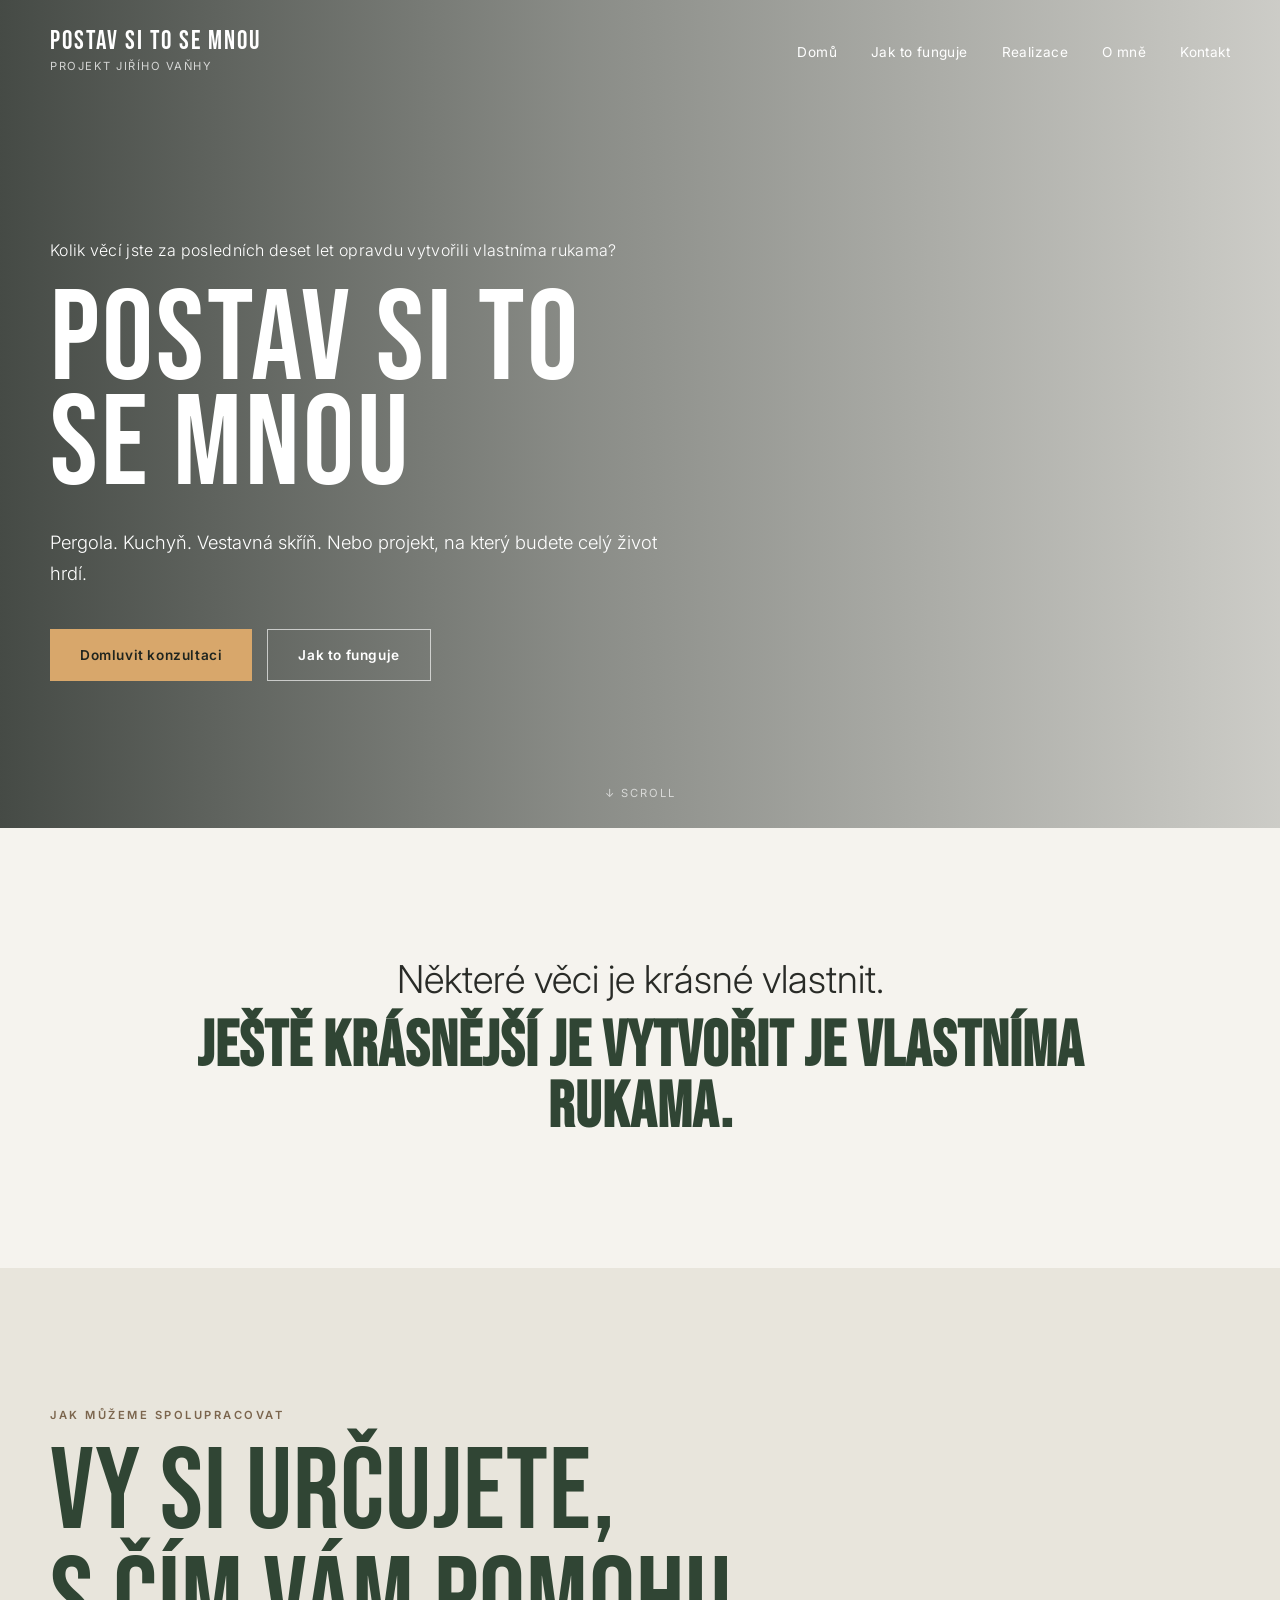
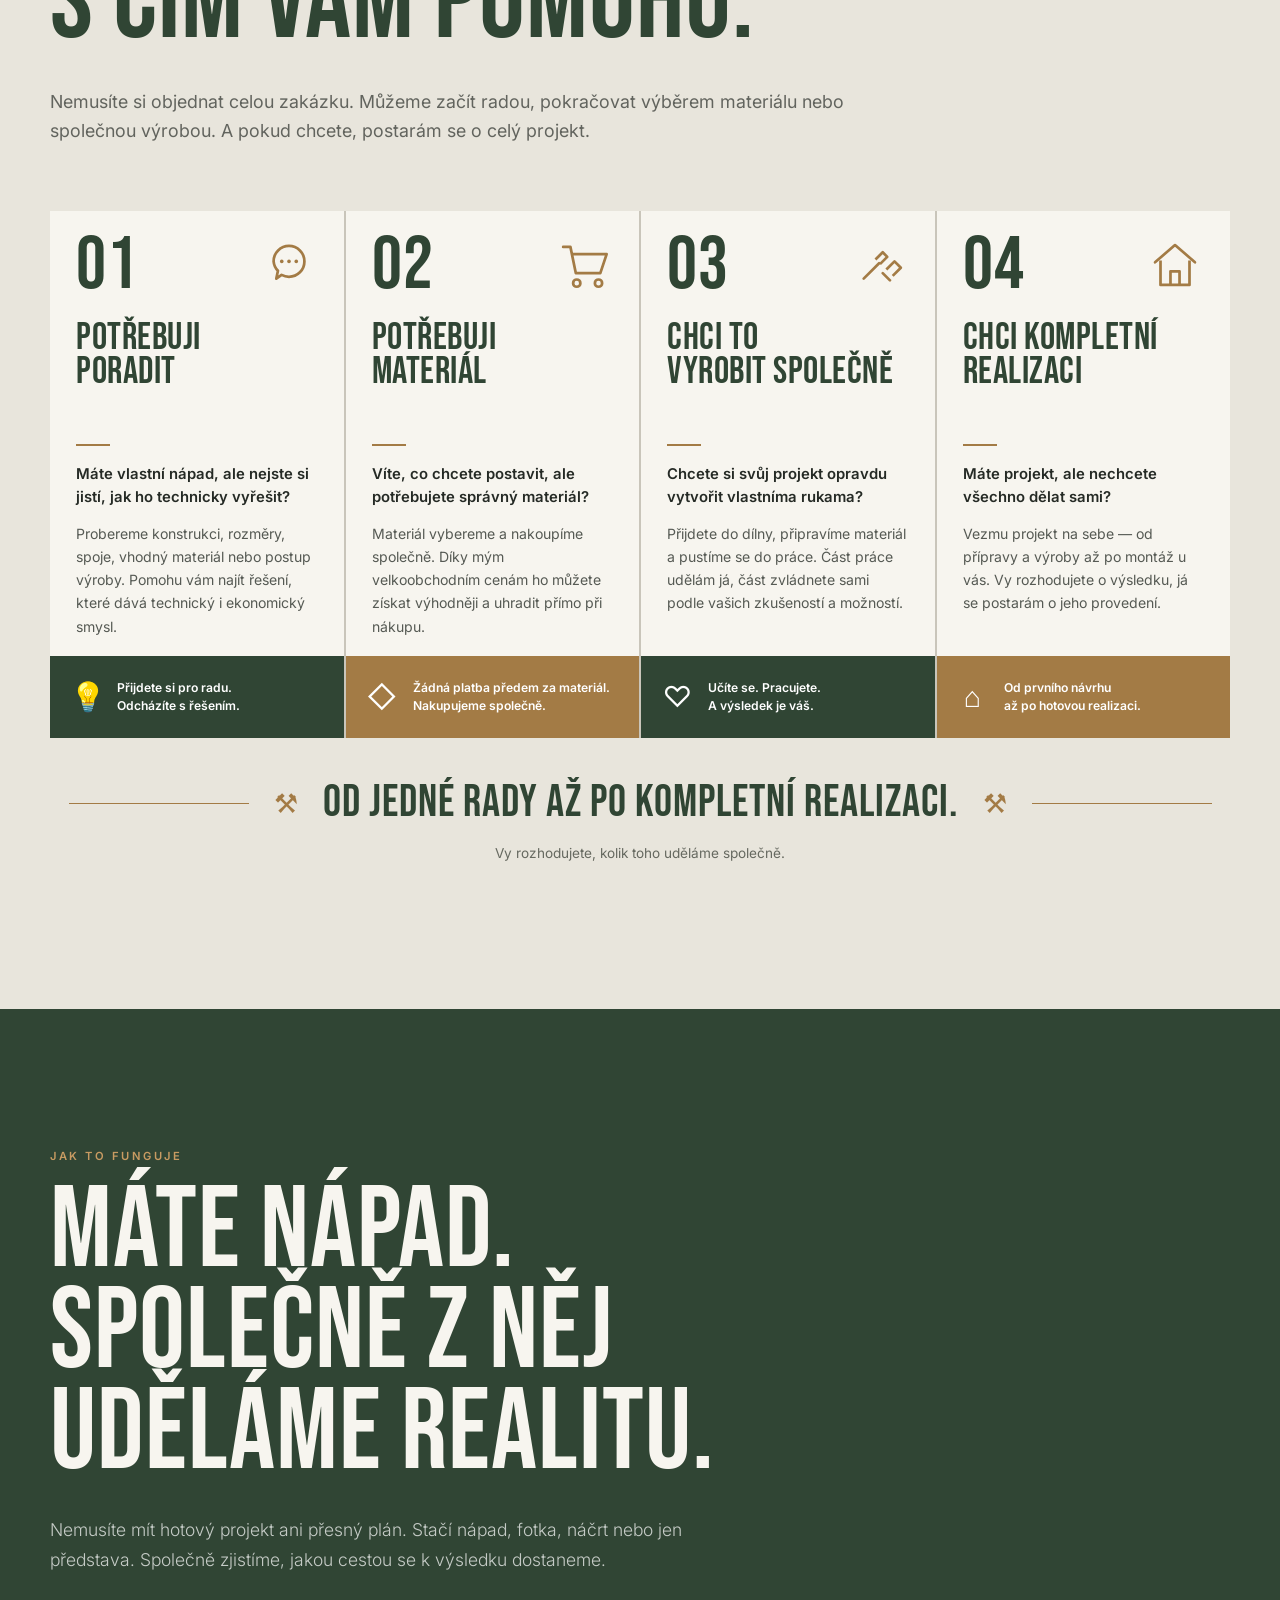
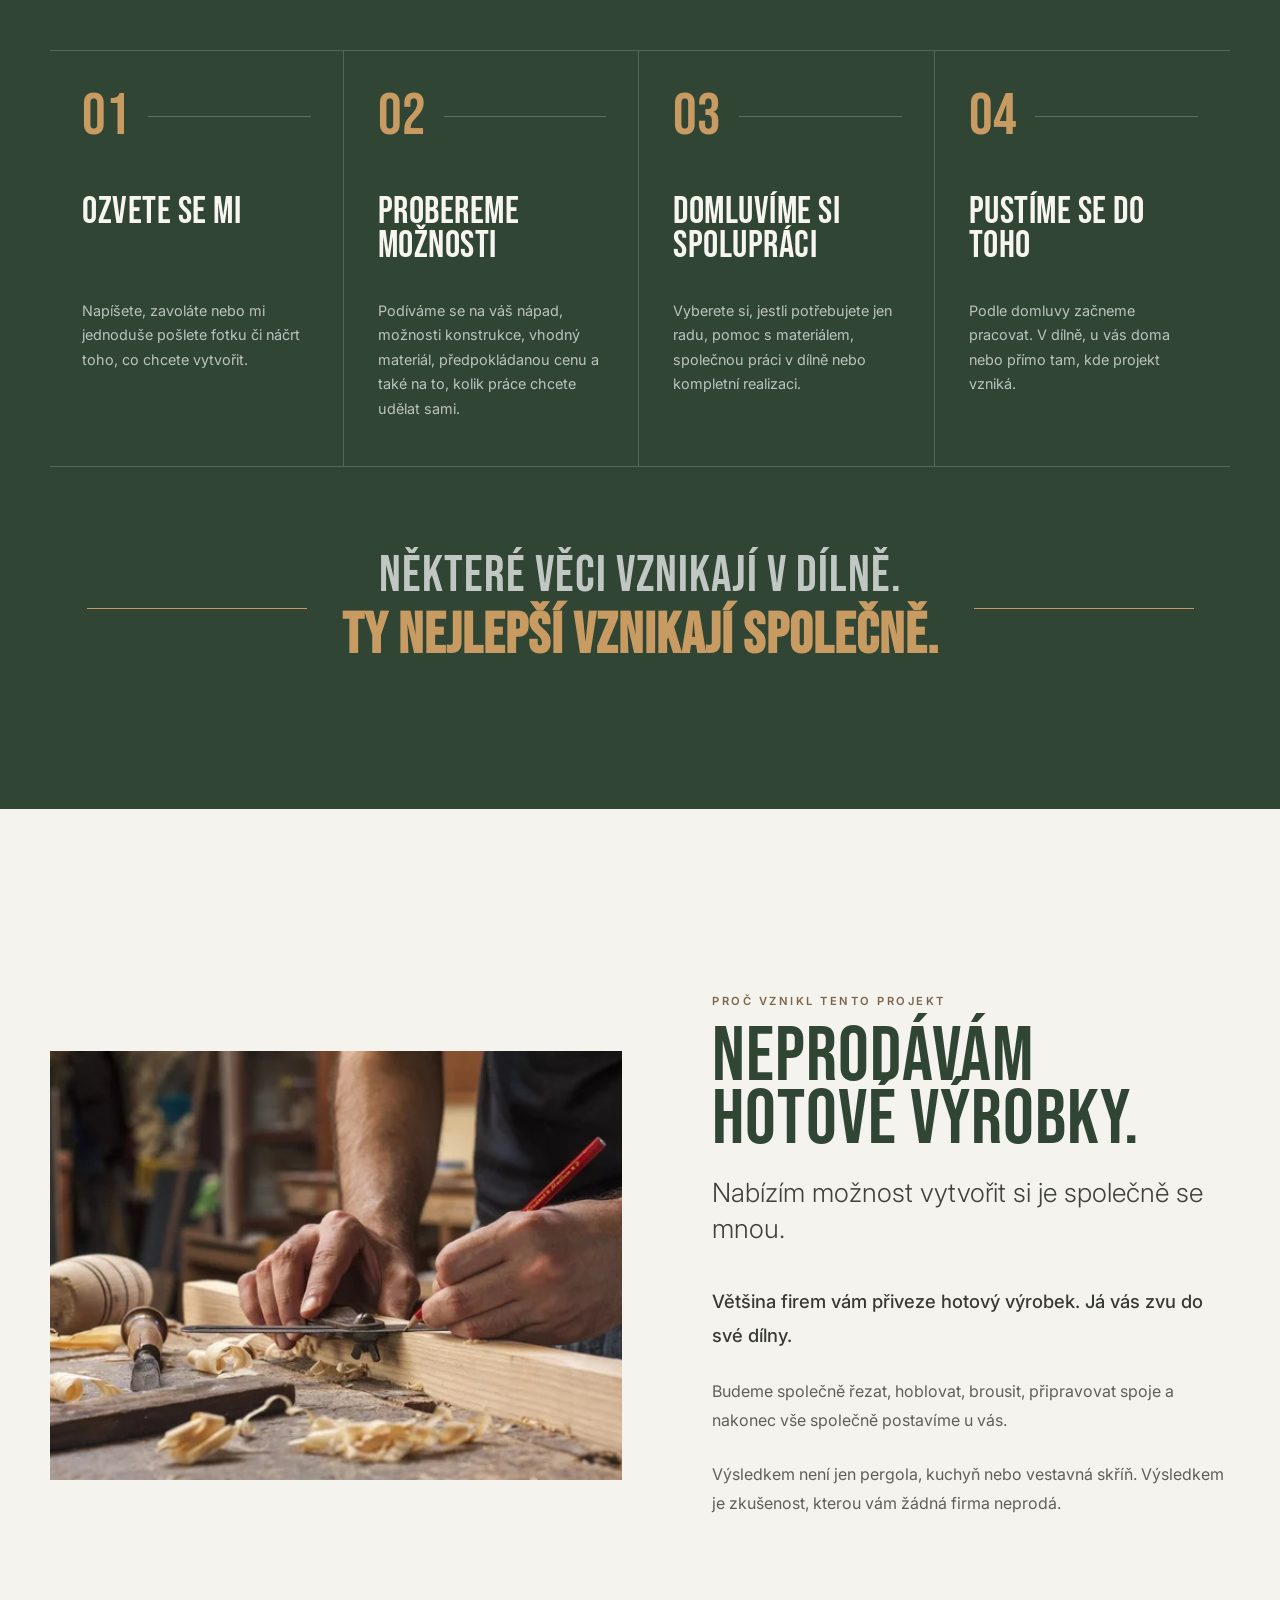
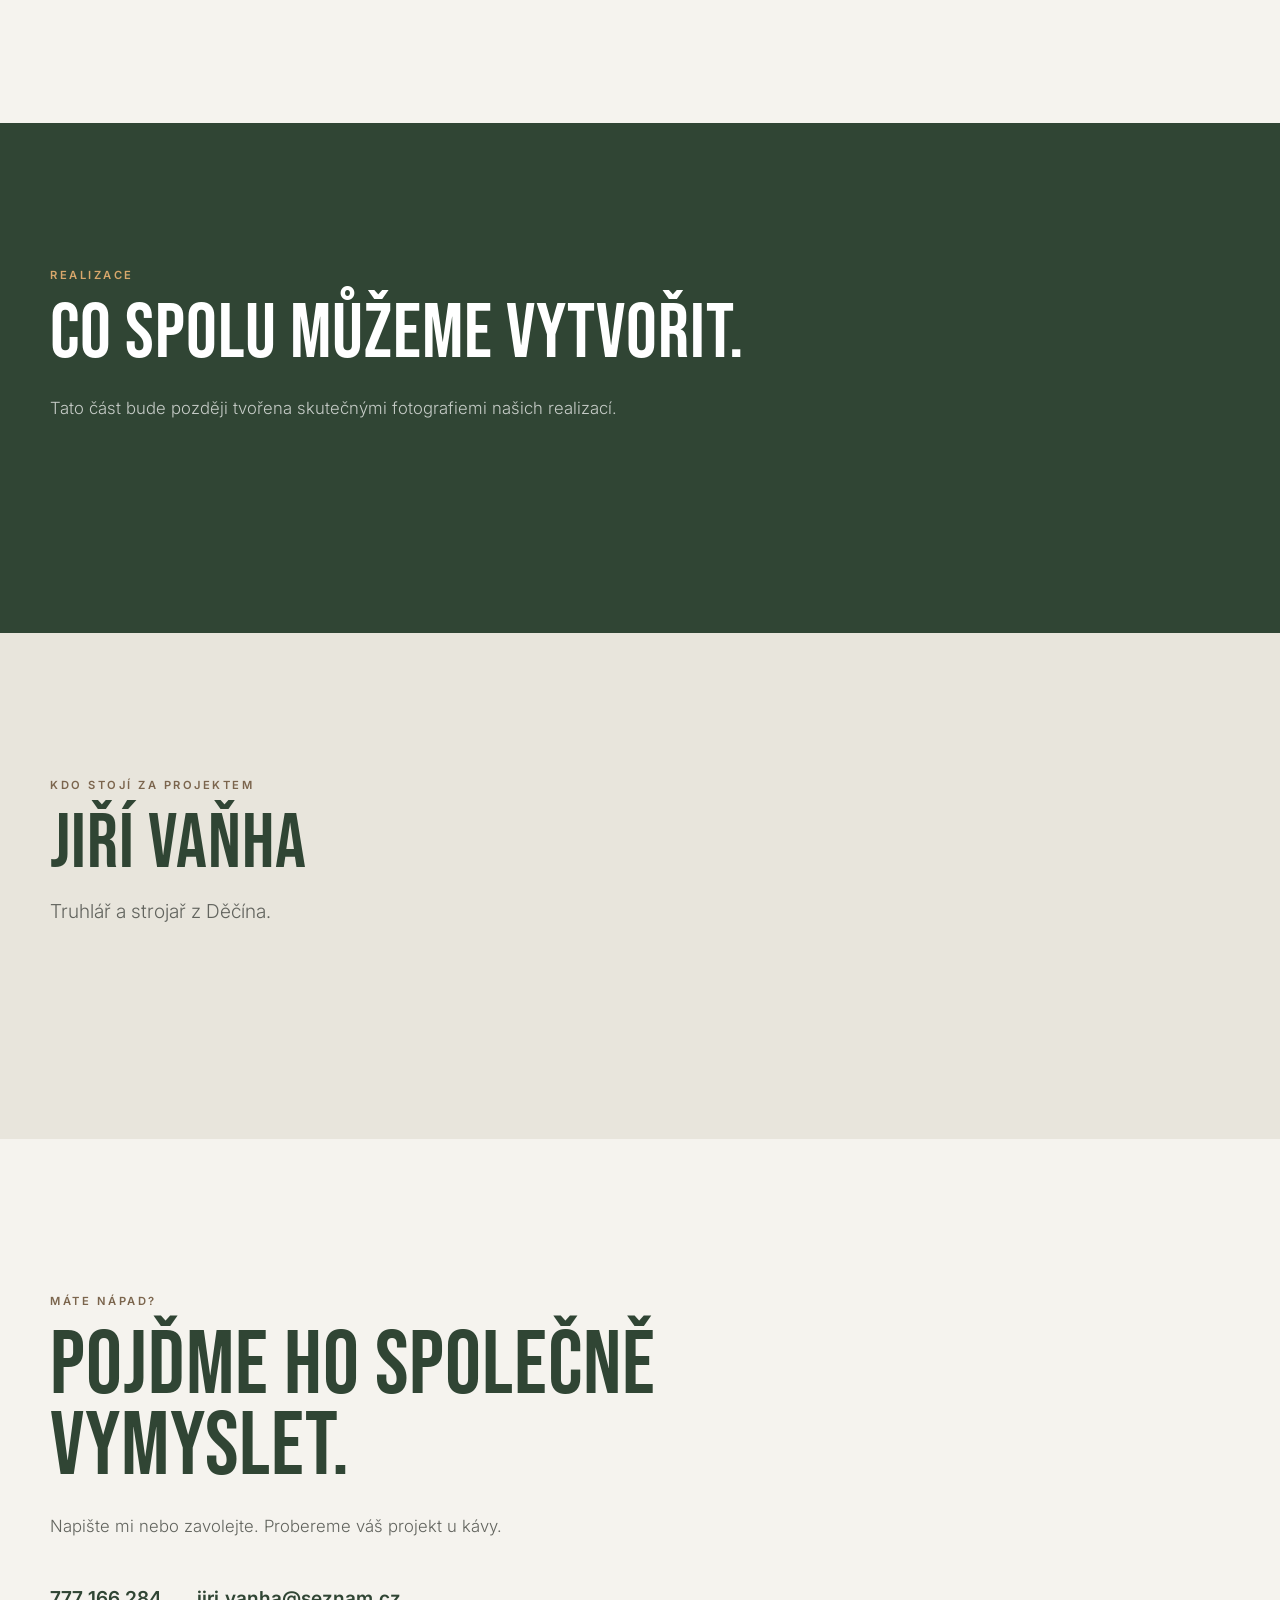
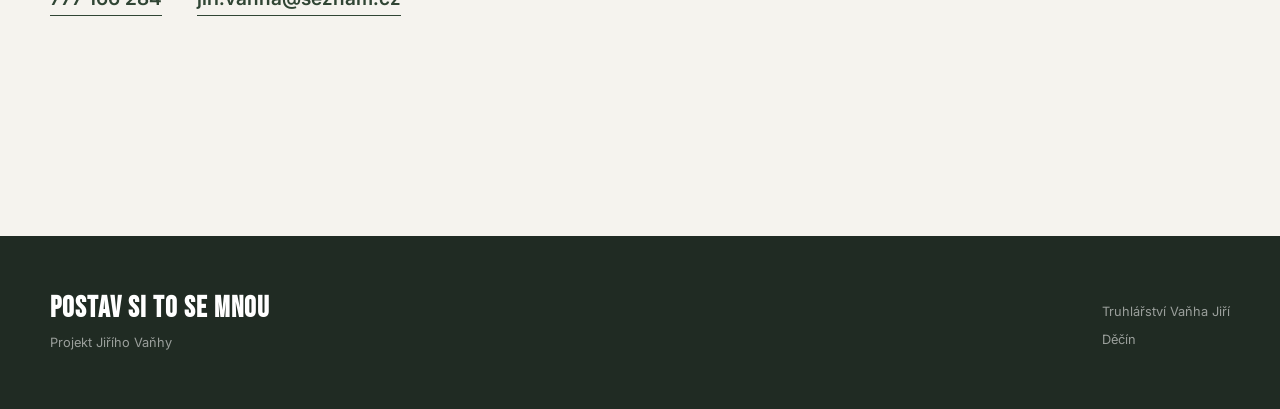
==== index.html @ 440f2df0 "vloženo jak to funguje index.html   style.css" ====
<!DOCTYPE html>
<html lang="cs">

<head>

    <meta charset="UTF-8">

    <meta name="viewport"
          content="width=device-width, initial-scale=1.0">

    <title>POSTAV SI TO SE MNOU | Jiří Vaňha</title>

    <meta name="description"
          content="Postav si svůj projekt společně se zkušeným truhlářem. Od dobré rady přes výběr materiálu až po společnou výrobu nebo kompletní realizaci.">

    <meta name="theme-color"
          content="#304534">

    <!-- =========================================================
         GOOGLE FONTS
    ========================================================== -->

    <link rel="preconnect"
          href="https://fonts.googleapis.com">

    <link rel="preconnect"
          href="https://fonts.gstatic.com"
          crossorigin>

    <link
        href="https://fonts.googleapis.com/css2?family=Bebas+Neue&family=Inter:wght@300;400;500;600;700&display=swap"
        rel="stylesheet">


    <!-- =========================================================
         CSS
    ========================================================== -->

    <link rel="stylesheet"
          href="css/reset.css">

    <link rel="stylesheet"
          href="css/variables.css">

    <link rel="stylesheet"
          href="css/style.css">

</head>


<body>


<!-- =========================================================
     HEADER
========================================================== -->

<header class="header">

    <div class="container header__inner">


        <!-- LOGO -->

        <a href="indexv2.html"
           class="logo">

            <span class="logo__title">
                POSTAV SI TO SE MNOU
            </span>

            <span class="logo__subtitle">
                Projekt Jiřího Vaňhy
            </span>

        </a>


        <!-- NAVIGACE -->

        <nav class="nav">

            <ul class="nav__list">

                <li>
                    <a href="#domu">
                        Domů
                    </a>
                </li>

                <li>
                    <a href="#jak-to-funguje">
                        Jak to funguje
                    </a>
                </li>

                <li>
                    <a href="#realizace">
                        Realizace
                    </a>
                </li>

                <li>
                    <a href="#o-mne">
                        O mně
                    </a>
                </li>

                <li>
                    <a href="#kontakt">
                        Kontakt
                    </a>
                </li>

            </ul>

        </nav>


        <!-- MOBILNÍ MENU -->

        <button class="hamburger"
                type="button"
                aria-label="Otevřít menu"
                aria-expanded="false">

            <span></span>
            <span></span>
            <span></span>

        </button>


    </div>

</header>



<!-- =========================================================
     HERO
========================================================== -->

<main id="domu">


<section class="hero">

    <div class="hero__background"></div>

    <div class="hero__overlay"></div>


    <div class="container">

        <div class="hero__content">


            <p class="hero__question">

                Kolik věcí jste za posledních deset let
                opravdu vytvořili vlastníma rukama?

            </p>


            <h1>

                POSTAV SI TO
                <br>
                SE MNOU

            </h1>


            <p class="hero__text">

                Pergola. Kuchyň. Vestavná skříň.
                Nebo projekt, na který budete celý život hrdí.

            </p>


            <div class="hero__buttons">

                <a href="#kontakt"
                   class="btn">

                    Domluvit konzultaci

                </a>


                <a href="#jak-to-funguje"
                   class="btn btn--outline">

                    Jak to funguje

                </a>

            </div>


        </div>

    </div>


    <div class="hero__scroll">

        ↓ Scroll

    </div>


</section>



<!-- =========================================================
     MOTTO
========================================================== -->

<section class="quote">

    <div class="container">

        <blockquote>

            <p>

                Některé věci je krásné vlastnit.

            </p>


            <strong>

                Ještě krásnější je vytvořit je vlastníma rukama.

            </strong>

        </blockquote>

    </div>

</section>



<!-- =========================================================
     4 ÚROVNĚ SPOLUPRÁCE
========================================================== -->

<section class="help">

    <div class="container">

        <div class="section-intro">

            <span class="section-label">
                JAK MŮŽEME SPOLUPRACOVAT
            </span>

            <h2>
                VY SI URČUJETE,
                <br>
                S ČÍM VÁM POMOHU.
            </h2>

            <p>
                Nemusíte si objednat celou zakázku.
                Můžeme začít radou, pokračovat výběrem
                materiálu nebo společnou výrobou.
                A pokud chcete, postarám se o celý projekt.
            </p>

        </div>


        <div class="help__grid">


            <!-- =================================================
                 01 PORADÍM
            ================================================== -->

            <article class="help-card">

                <div class="help-card__top">

                    <span class="help-card__number">
                        01
                    </span>

                    <div class="help-card__icon">

                        <svg viewBox="0 0 64 64"
                             aria-hidden="true">

                            <path d="M15 28c0-9.4 7.6-17 17-17s17 7.6 17 17-7.6 17-17 17c-3 0-5.8-.8-8.2-2.1L18 47l1.8-8.6A16.8 16.8 0 0 1 15 28Z"
                                  fill="none"
                                  stroke="currentColor"
                                  stroke-width="3"
                                  stroke-linejoin="round"/>

                            <circle cx="24" cy="28" r="2"
                                    fill="currentColor"/>

                            <circle cx="32" cy="28" r="2"
                                    fill="currentColor"/>

                            <circle cx="40" cy="28" r="2"
                                    fill="currentColor"/>

                        </svg>

                    </div>

                </div>


                <h3>
                    POTŘEBUJI
                    <br>
                    PORADIT
                </h3>


                <div class="help-card__line"></div>


                <p class="help-card__lead">
                    Máte vlastní nápad, ale nejste si jistí,
                    jak ho technicky vyřešit?
                </p>

                <p>
                    Probereme konstrukci, rozměry, spoje,
                    vhodný materiál nebo postup výroby.
                    Pomohu vám najít řešení, které dává
                    technický i ekonomický smysl.
                </p>


                <div class="help-card__bottom help-card__bottom--green">

                    <span class="help-card__bottom-icon">
                        💡
                    </span>

                    <strong>
                        Přijdete si pro radu.
                        <br>
                        Odcházíte s řešením.
                    </strong>

                </div>

            </article>



            <!-- =================================================
                 02 MATERIÁL
            ================================================== -->

            <article class="help-card">

                <div class="help-card__top">

                    <span class="help-card__number">
                        02
                    </span>

                    <div class="help-card__icon">

                        <svg viewBox="0 0 64 64"
                             aria-hidden="true">

                            <circle cx="24"
                                    cy="52"
                                    r="4"
                                    fill="none"
                                    stroke="currentColor"
                                    stroke-width="3"/>

                            <circle cx="48"
                                    cy="52"
                                    r="4"
                                    fill="none"
                                    stroke="currentColor"
                                    stroke-width="3"/>

                            <path d="M9 12h8l6 29h27l7-21H20"
                                  fill="none"
                                  stroke="currentColor"
                                  stroke-width="3"
                                  stroke-linecap="round"
                                  stroke-linejoin="round"/>

                        </svg>

                    </div>

                </div>


                <h3>
                    POTŘEBUJI
                    <br>
                    MATERIÁL
                </h3>


                <div class="help-card__line"></div>


                <p class="help-card__lead">
                    Víte, co chcete postavit,
                    ale potřebujete správný materiál?
                </p>

                <p>
                    Materiál vybereme a nakoupíme společně.
                    Díky mým velkoobchodním cenám ho můžete
                    získat výhodněji a uhradit přímo při nákupu.
                </p>


                <div class="help-card__bottom help-card__bottom--bronze">

                    <span class="help-card__bottom-icon">
                        ◇
                    </span>

                    <strong>
                        Žádná platba předem za materiál.
                        <br>
                        Nakupujeme společně.
                    </strong>

                </div>

            </article>



            <!-- =================================================
                 03 SPOLEČNĚ
            ================================================== -->

            <article class="help-card">

                <div class="help-card__top">

                    <span class="help-card__number">
                        03
                    </span>

                    <div class="help-card__icon">

                        <svg viewBox="0 0 64 64"
                             aria-hidden="true">

                            <path d="M14 47 31 30"
                                  fill="none"
                                  stroke="currentColor"
                                  stroke-width="3"
                                  stroke-linecap="round"/>

                            <path d="m27 26 8-8 5 5-8 8"
                                  fill="none"
                                  stroke="currentColor"
                                  stroke-width="3"
                                  stroke-linejoin="round"/>

                            <path d="m39 37 9-9 7 7-9 9"
                                  fill="none"
                                  stroke="currentColor"
                                  stroke-width="3"
                                  stroke-linejoin="round"/>

                            <path d="m35 41 8 8"
                                  fill="none"
                                  stroke="currentColor"
                                  stroke-width="3"
                                  stroke-linecap="round"/>

                        </svg>

                    </div>

                </div>


                <h3>
                    CHCI TO
                    <br>
                    VYROBIT SPOLEČNĚ
                </h3>


                <div class="help-card__line"></div>


                <p class="help-card__lead">
                    Chcete si svůj projekt opravdu
                    vytvořit vlastníma rukama?
                </p>

                <p>
                    Přijdete do dílny, připravíme materiál
                    a pustíme se do práce. Část práce udělám já,
                    část zvládnete sami podle vašich zkušeností
                    a možností.
                </p>


                <div class="help-card__bottom help-card__bottom--green">

                    <span class="help-card__bottom-icon">
                        ♡
                    </span>

                    <strong>
                        Učíte se. Pracujete.
                        <br>
                        A výsledek je váš.
                    </strong>

                </div>

            </article>



            <!-- =================================================
                 04 KOMPLETNÍ REALIZACE
            ================================================== -->

            <article class="help-card">

                <div class="help-card__top">

                    <span class="help-card__number">
                        04
                    </span>

                    <div class="help-card__icon">

                        <svg viewBox="0 0 64 64"
                             aria-hidden="true">

                            <path d="M10 29 32 10l22 19"
                                  fill="none"
                                  stroke="currentColor"
                                  stroke-width="3"
                                  stroke-linecap="round"
                                  stroke-linejoin="round"/>

                            <path d="M16 27v27h32V27"
                                  fill="none"
                                  stroke="currentColor"
                                  stroke-width="3"
                                  stroke-linejoin="round"/>

                            <path d="M27 54V39h10v15"
                                  fill="none"
                                  stroke="currentColor"
                                  stroke-width="3"
                                  stroke-linejoin="round"/>

                        </svg>

                    </div>

                </div>


                <h3>
                    CHCI KOMPLETNÍ
                    <br>
                    REALIZACI
                </h3>


                <div class="help-card__line"></div>


                <p class="help-card__lead">
                    Máte projekt, ale nechcete
                    všechno dělat sami?
                </p>

                <p>
                    Vezmu projekt na sebe — od přípravy
                    a výroby až po montáž u vás.
                    Vy rozhodujete o výsledku,
                    já se postarám o jeho provedení.
                </p>


                <div class="help-card__bottom help-card__bottom--bronze">

                    <span class="help-card__bottom-icon">
                        ⌂
                    </span>

                    <strong>
                        Od prvního návrhu
                        <br>
                        až po hotovou realizaci.
                    </strong>

                </div>

            </article>


        </div>



        <!-- =================================================
             ZÁVĚREČNÉ SDĚLENÍ
        ================================================== -->

        <div class="help__statement">

            <span class="help__statement-line"></span>

            <span class="help__statement-mark">
                ⚒
            </span>

            <p>
                OD JEDNÉ RADY AŽ PO
                KOMPLETNÍ REALIZACI.
            </p>

            <span class="help__statement-mark">
                ⚒
            </span>

            <span class="help__statement-line"></span>

            <small>
                Vy rozhodujete, kolik toho uděláme společně.
            </small>

        </div>

    </div>

</section>

<!-- =========================================================
     JAK TO FUNGUJE
========================================================== -->

<section class="process" id="jak-to-funguje">

    <div class="container">

        <!-- ÚVOD -->

        <div class="section-intro process__intro">

            <span class="section-label">
                JAK TO FUNGUJE
            </span>

            <h2>
                MÁTE NÁPAD.
                <br>
                SPOLEČNĚ Z NĚJ
                <br>
                UDĚLÁME REALITU.
            </h2>

            <p>
                Nemusíte mít hotový projekt ani přesný plán.
                Stačí nápad, fotka, náčrt nebo jen představa.
                Společně zjistíme, jakou cestou se k výsledku dostaneme.
            </p>

        </div>


        <!-- 4 KROKY -->

        <div class="process__steps">


            <!-- 01 -->

            <article class="process-step">

                <div class="process-step__head">

                    <span class="process-step__number">
                        01
                    </span>

                    <span class="process-step__line"></span>

                </div>

                <h3>
                    OZVETE SE MI
                </h3>

                <p>
                    Napíšete, zavoláte nebo mi jednoduše pošlete
                    fotku či náčrt toho, co chcete vytvořit.
                </p>

            </article>


            <!-- 02 -->

            <article class="process-step">

                <div class="process-step__head">

                    <span class="process-step__number">
                        02
                    </span>

                    <span class="process-step__line"></span>

                </div>

                <h3>
                    PROBEREME MOŽNOSTI
                </h3>

                <p>
                    Podíváme se na váš nápad, možnosti konstrukce,
                    vhodný materiál, předpokládanou cenu a také na to,
                    kolik práce chcete udělat sami.
                </p>

            </article>


            <!-- 03 -->

            <article class="process-step">

                <div class="process-step__head">

                    <span class="process-step__number">
                        03
                    </span>

                    <span class="process-step__line"></span>

                </div>

                <h3>
                    DOMLUVÍME SI
                    SPOLUPRÁCI
                </h3>

                <p>
                    Vyberete si, jestli potřebujete jen radu,
                    pomoc s materiálem, společnou práci v dílně
                    nebo kompletní realizaci.
                </p>

            </article>


            <!-- 04 -->

            <article class="process-step">

                <div class="process-step__head">

                    <span class="process-step__number">
                        04
                    </span>

                    <span class="process-step__line"></span>

                </div>

                <h3>
                    PUSTÍME SE
                    DO TOHO
                </h3>

                <p>
                    Podle domluvy začneme pracovat.
                    V dílně, u vás doma nebo přímo tam,
                    kde projekt vzniká.
                </p>

            </article>

        </div>


        <!-- ZÁVĚREČNÉ MOTTO -->

        <div class="process__statement">

            <span class="process__statement-line"></span>

            <div>

                <p>
                    NĚKTERÉ VĚCI VZNIKAJÍ V DÍLNĚ.
                </p>

                <strong>
                    TY NEJLEPŠÍ VZNIKAJÍ SPOLEČNĚ.
                </strong>

            </div>

            <span class="process__statement-line"></span>

        </div>

    </div>

</section>


<!-- =========================================================
     O PROJEKTU
========================================================== -->

<section class="about-project"
         id="o-projektu">


    <div class="container about-project__grid">


        <!-- FOTO -->

        <div class="about-project__image">

            <img
                src="images/about/workshop.jpg"
                alt="Práce v truhlářské dílně">

        </div>



        <!-- TEXT -->

        <div class="about-project__content">


            <span class="section-label">

                PROČ VZNIKL TENTO PROJEKT

            </span>


            <h2>

                Neprodávám hotové výrobky.

            </h2>


            <h3>

                Nabízím možnost vytvořit si je
                společně se mnou.

            </h3>


            <p class="lead">

                Většina firem vám přiveze hotový výrobek.

                Já vás zvu do své dílny.

            </p>


            <p>

                Budeme společně řezat, hoblovat,
                brousit, připravovat spoje
                a nakonec vše společně postavíme u vás.

            </p>


            <p>

                Výsledkem není jen pergola,
                kuchyň nebo vestavná skříň.

                Výsledkem je zkušenost,
                kterou vám žádná firma neprodá.

            </p>


        </div>


    </div>

</section>



<!-- =========================================================
     REALIZACE – PŘIPRAVENO PRO DALŠÍ KROK
========================================================== -->

<section class="realizations"
         id="realizace">


    <div class="container">


        <div class="section-intro">

            <span class="section-label">

                REALIZACE

            </span>


            <h2>

                Co spolu můžeme vytvořit.

            </h2>


            <p>

                Tato část bude později tvořena
                skutečnými fotografiemi našich realizací.

            </p>

        </div>


    </div>

</section>



<!-- =========================================================
     O MNĚ – PŘIPRAVENO PRO DALŠÍ KROK
========================================================== -->

<section class="about-me"
         id="o-mne">


    <div class="container">


        <div class="section-intro">

            <span class="section-label">

                KDO STOJÍ ZA PROJEKTEM

            </span>


            <h2>

                Jiří Vaňha

            </h2>


            <p>

                Truhlář a strojař z Děčína.

            </p>

        </div>


    </div>

</section>



<!-- =========================================================
     KONTAKT – PŘIPRAVENO PRO DALŠÍ KROK
========================================================== -->

<section class="contact"
         id="kontakt">


    <div class="container">


        <div class="section-intro">

            <span class="section-label">

                MÁTE NÁPAD?

            </span>


            <h2>

                Pojďme ho společně vymyslet.

            </h2>


            <p>

                Napište mi nebo zavolejte.
                Probereme váš projekt u kávy.

            </p>


            <div class="contact__details">

                <a href="tel:+420777166284">

                    777 166 284

                </a>


                <a href="mailto:jiri.vanha@seznam.cz">

                    jiri.vanha@seznam.cz

                </a>

            </div>

        </div>


    </div>

</section>


</main>



<!-- =========================================================
     FOOTER
========================================================== -->

<footer class="footer">

    <div class="container footer__inner">


        <div>

            <strong>
                POSTAV SI TO SE MNOU
            </strong>

            <p>
                Projekt Jiřího Vaňhy
            </p>

        </div>


        <div>

            <p>
                Truhlářství Vaňha Jiří
            </p>

            <p>
                Děčín
            </p>

        </div>


    </div>

</footer>



<!-- =========================================================
     JAVASCRIPT
========================================================== -->

<script src="js/script.js"></script>


</body>

</html>
---- css/variables.css ----
/*==================================================
  POSTAV SI TO SE MNOU
  DESIGN SYSTEM v1.0
==================================================*/

:root{

/*==================================================
  BAREVNÁ PALETA
==================================================*/

--color-primary:#304534;
--color-primary-light:#48644a;

--color-secondary:#9b6b43;
--color-secondary-light:#b8865b;

--color-dark:#232323;
--color-dark-2:#383838;

--color-light:#f7f3ed;
--color-light-2:#ece7df;

--color-white:#ffffff;

--color-text:#444444;
--color-text-light:#757575;

--color-border:#ddd6cd;

--overlay-dark:rgba(0,0,0,.55);
--overlay-light:rgba(255,255,255,.08);



/*==================================================
  TYPOGRAFIE
==================================================*/

--font-heading:"Bebas Neue",sans-serif;
--font-text:"Inter",sans-serif;



/*==================================================
  VELIKOST PÍSMA
==================================================*/

--fs-hero:clamp(4.5rem,10vw,8rem);

--fs-h1:clamp(3rem,7vw,5rem);

--fs-h2:clamp(2.2rem,5vw,3.4rem);

--fs-h3:2rem;

--fs-large:1.35rem;

--fs-body:1.08rem;

--fs-small:.92rem;



/*==================================================
  TLOUŠŤKY PÍSMA
==================================================*/

--fw-light:300;
--fw-normal:400;
--fw-medium:500;
--fw-semibold:600;
--fw-bold:700;



/*==================================================
  ŠÍŘKA STRÁNKY
==================================================*/

--container:1280px;

--padding:40px;



/*==================================================
  VÝŠKY
==================================================*/

--header-height:90px;

--button-height:58px;



/*==================================================
  ODSAZENÍ
==================================================*/

--space-xs:10px;
--space-sm:20px;
--space-md:40px;
--space-lg:80px;
--space-xl:120px;
--space-xxl:180px;



/*==================================================
  ZAOBLENÍ
==================================================*/

--radius-small:8px;
--radius-medium:14px;
--radius-large:24px;
--radius-pill:999px;



/*==================================================
  STÍNY
==================================================*/

--shadow-small:

0 8px 20px rgba(0,0,0,.08);

--shadow-medium:

0 18px 40px rgba(0,0,0,.15);

--shadow-large:

0 25px 70px rgba(0,0,0,.22);



/*==================================================
  ANIMACE
==================================================*/

--transition-fast:.25s ease;

--transition:.4s ease;

--transition-slow:.8s ease;

}
---- css/style.css ----
/* ============================================================
   POSTAV SI TO SE MNOU
   STYLE.CSS – INDEX V2
   ============================================================ */


/* ============================================================
   1. ZÁKLAD
   ============================================================ */

html {
    scroll-behavior: smooth;
}

body {
    font-family: 'Inter', sans-serif;
    background: #f5f3ee;
    color: #292b27;
    overflow-x: hidden;
}

.container {
    width: min(1180px, calc(100% - 48px));
    margin: 0 auto;
}


/* ============================================================
   2. TYPOGRAFIE
   ============================================================ */

h1,
h2,
h3 {
    font-family: 'Bebas Neue', sans-serif;
    font-weight: 400;
    letter-spacing: 1px;
}

p {
    line-height: 1.8;
}


/* ============================================================
   3. HEADER
   ============================================================ */

.header {
    position: absolute;
    top: 0;
    left: 0;
    width: 100%;
    z-index: 100;
    padding: 28px 0;
    color: white;
}

.header__inner {
    display: flex;
    align-items: center;
    justify-content: space-between;
}


/* LOGO */

.logo {
    display: flex;
    flex-direction: column;
    text-decoration: none;
    color: white;
}

.logo__title {
    font-family: 'Bebas Neue', sans-serif;
    font-size: 1.65rem;
    letter-spacing: 2px;
    line-height: 1;
}

.logo__subtitle {
    margin-top: 5px;
    font-size: .7rem;
    font-weight: 400;
    letter-spacing: 1.5px;
    text-transform: uppercase;
    opacity: .75;
}


/* NAVIGACE */

.nav__list {
    display: flex;
    align-items: center;
    gap: 34px;
    list-style: none;
    margin: 0;
    padding: 0;
}

.nav__list a {
    position: relative;
    color: white;
    text-decoration: none;
    font-size: .85rem;
    letter-spacing: .4px;
    transition: opacity .25s ease;
}

.nav__list a:hover {
    opacity: .65;
}


/* HAMBURGER */

.hamburger {
    display: none;
    width: 42px;
    height: 42px;
    border: 0;
    background: transparent;
    cursor: pointer;
    padding: 8px;
}

.hamburger span {
    display: block;
    width: 100%;
    height: 2px;
    margin: 6px 0;
    background: white;
}


/* ============================================================
   4. HERO
   ============================================================ */

.hero {
    position: relative;
    min-height: 92vh;
    display: flex;
    align-items: center;
    overflow: hidden;
    color: white;
}

.hero__background {
    position: absolute;
    inset: 0;

    background-image: url("../images/hero/hero.jpg");
    background-size: cover;
    background-position: center;
    transform: scale(1.01);
}

.hero__overlay {
    position: absolute;
    inset: 0;

    background:
        linear-gradient(
            90deg,
            rgba(20, 27, 22, .78) 0%,
            rgba(20, 27, 22, .48) 45%,
            rgba(20, 27, 22, .18) 100%
        );
}

.hero .container {
    position: relative;
    z-index: 2;
}

.hero__content {
    max-width: 780px;
    padding-top: 90px;
}

.hero__question {
    max-width: 600px;
    margin-bottom: 25px;

    font-size: 1rem;
    font-weight: 300;
    line-height: 1.7;
    letter-spacing: .3px;
}

.hero h1 {
    margin: 0 0 28px;

    font-size: clamp(5rem, 10vw, 9rem);
    line-height: .82;
    letter-spacing: 3px;
}

.hero__text {
    max-width: 620px;
    margin-bottom: 40px;

    font-size: 1.15rem;
    line-height: 1.7;
    font-weight: 300;
}


/* TLAČÍTKA */

.hero__buttons {
    display: flex;
    flex-wrap: wrap;
    gap: 15px;
}

.btn {
    display: inline-flex;
    align-items: center;
    justify-content: center;

    min-height: 52px;
    padding: 0 30px;

    background: #d8a76b;
    color: #20251f;

    text-decoration: none;
    font-size: .85rem;
    font-weight: 600;
    letter-spacing: .6px;

    transition:
        transform .25s ease,
        background .25s ease;
}

.btn:hover {
    transform: translateY(-2px);
    background: #e1b77d;
}

.btn--outline {
    background: transparent;
    color: white;
    border: 1px solid rgba(255,255,255,.65);
}

.btn--outline:hover {
    background: rgba(255,255,255,.1);
}


/* SCROLL */

.hero__scroll {
    position: absolute;
    bottom: 28px;
    left: 50%;
    transform: translateX(-50%);

    z-index: 3;

    font-size: .7rem;
    letter-spacing: 2px;
    text-transform: uppercase;
    opacity: .65;
}


/* ============================================================
   5. MOTTO
   ============================================================ */

.quote {
    padding: 125px 0 130px;
    background: #f5f3ee;
}

.quote blockquote {
    max-width: 900px;
    margin: 0 auto;
    text-align: center;
}

.quote p {
    margin: 0 0 10px;

    font-size: clamp(1.6rem, 3vw, 2.5rem);
    font-weight: 300;
    line-height: 1.4;
}

.quote strong {
    display: block;

    font-family: 'Bebas Neue', sans-serif;
    font-size: clamp(2.5rem, 5vw, 4.8rem);
    line-height: .95;
    letter-spacing: 1px;

    color: #304534;
}


/* ============================================================
   6. SPOLEČNÉ NASTAVENÍ SEKČNÍCH ÚVODŮ
   ============================================================ */

.section-intro {
    max-width: 760px;
    margin-bottom: 70px;
}

.section-label {
    display: inline-block;
    margin-bottom: 18px;

    font-size: .7rem;
    font-weight: 600;
    letter-spacing: 2.5px;
    text-transform: uppercase;

    color: #7b654d;
}

.section-intro h2 {
    margin: 0 0 24px;

    font-size: clamp(3.5rem, 6vw, 6rem);
    line-height: .9;
    color: #304534;
}

.section-intro p {
    max-width: 650px;
    margin: 0;

    font-size: 1.05rem;
    font-weight: 300;
    color: #62645e;
}


/* ============================================================
   7. HELP / 4 ÚROVNĚ SPOLUPRÁCE
   ============================================================ */

.help {
    padding: 135px 0 145px;

    background: #e8e5dc;
    color: #252a25;
}


/* ============================================================
   ÚVOD
   ============================================================ */

.help .section-intro {
    max-width: 1050px;
    margin-bottom: 65px;
}

.help .section-intro h2 {
    max-width: 1050px;

    margin: 0 0 30px;

    font-family: 'Bebas Neue', sans-serif;
    font-size: clamp(5rem, 9vw, 9rem);
    line-height: .94;
    letter-spacing: 1px;

    color: #304534;
}

.help .section-intro p {
    max-width: 850px;

    margin: 0;

    font-family: 'Inter', sans-serif;
    font-size: 1.12rem;
    line-height: 1.65;
    font-weight: 400;

    color: #62645e;
}


/* ============================================================
   GRID
   ============================================================ */

.help__grid {
    display: grid;

    grid-template-columns:
        repeat(4, minmax(0, 1fr));

    gap: 2px;

    background: #c9c5ba;
}


/* ============================================================
   KARTA
   ============================================================ */

.help-card {
    position: relative;

    min-width: 0;

    display: flex;
    flex-direction: column;

    background: #f7f5ef;

    overflow: hidden;

    transition:
        transform .3s ease,
        background .3s ease;
}

.help-card:hover {
    transform: translateY(-5px);

    background: #fbfaf6;
}


/* ============================================================
   HORNÍ ČÁST KARTY
   ============================================================ */

.help-card__top {
    display: flex;

    align-items: flex-start;
    justify-content: space-between;

    padding: 25px 26px 0;
}

.help-card__number {
    font-family: 'Bebas Neue', sans-serif;

    font-size: 4.7rem;
    line-height: .8;

    letter-spacing: 1px;

    color: #304534;
}

.help-card__icon {
    width: 58px;
    height: 58px;

    flex: 0 0 58px;

    color: #a37b45;
}

.help-card__icon svg {
    display: block;

    width: 100%;
    height: 100%;
}


/* ============================================================
   NADPIS
   ============================================================ */

.help-card h3 {
    min-height: 105px;

    margin: 25px 26px 0;

    font-family: 'Bebas Neue', sans-serif;

    font-size: clamp(2.4rem, 3vw, 3.35rem);
    line-height: .87;

    letter-spacing: .5px;

    color: #304534;
}


/* ============================================================
   MALÁ BRONZOVÁ ČÁRA
   ============================================================ */

.help-card__line {
    width: 34px;
    height: 2px;

    margin: 18px 26px 17px;

    background: #a37b45;
}


/* ============================================================
   TEXT
   ============================================================ */

.help-card p {
    margin: 0 26px 18px;

    font-family: 'Inter', sans-serif;

    font-size: .88rem;
    line-height: 1.65;

    color: #565a54;
}

.help-card .help-card__lead {
    margin-bottom: 14px;

    font-size: .93rem;
    line-height: 1.5;
    font-weight: 600;

    color: #252a25;
}


/* ============================================================
   SPODNÍ PÁSEK
   ============================================================ */

.help-card__bottom {
    min-height: 82px;

    margin-top: auto;

    padding: 16px 20px;

    display: flex;

    align-items: center;
    gap: 15px;

    color: white;
}

.help-card__bottom--green {
    background: #304534;
}

.help-card__bottom--bronze {
    background: #a37b45;
}

.help-card__bottom-icon {
    flex: 0 0 32px;

    width: 32px;

    font-size: 1.8rem;

    line-height: 1;

    text-align: center;
}

.help-card__bottom strong {
    font-family: 'Inter', sans-serif;

    font-size: .76rem;
    line-height: 1.45;
    font-weight: 600;

    color: white;
}


/* ============================================================
   ZÁVĚR
   ============================================================ */

.help__statement {
    display: flex;

    align-items: center;
    justify-content: center;

    gap: 25px;

    padding-top: 45px;

    text-align: center;

    flex-wrap: wrap;
}

.help__statement-line {
    width: 180px;
    height: 1px;

    background: #a37b45;
}

.help__statement-mark {
    font-size: 1.7rem;

    color: #a37b45;
}

.help__statement p {
    margin: 0;

    font-family: 'Bebas Neue', sans-serif;

    font-size: clamp(2rem, 3.5vw, 3.3rem);
    line-height: .9;

    letter-spacing: 1px;

    color: #304534;
}

.help__statement small {
    width: 100%;

    margin-top: -5px;

    font-family: 'Inter', sans-serif;

    font-size: .85rem;
    line-height: 1.5;

    color: #666960;
}


/* ============================================================
   TABLET
   ============================================================ */

@media (max-width: 1100px) {

    .help {
        padding: 110px 0 120px;
    }

    .help .section-intro h2 {
        font-size: clamp(4.8rem, 10vw, 7rem);
    }

    .help__grid {
        grid-template-columns:
            repeat(2, minmax(0, 1fr));
    }

    .help-card h3 {
        font-size: 3.4rem;
    }

}


/* ============================================================
   MOBIL
   ============================================================ */

@media (max-width: 767px) {

    .help {
        padding: 85px 0 95px;
    }


    /* ÚVOD */

    .help .section-intro {
        margin-bottom: 45px;
    }

    .help .section-intro h2 {
        font-size: 4.3rem;
        line-height: .96;
    }

    .help .section-intro p {
        font-size: .95rem;
        line-height: 1.7;
    }


    /* KARTY */

    .help__grid {
        grid-template-columns: 1fr;

        gap: 2px;
    }

    .help-card {
        transform: none;
    }

    .help-card:hover {
        transform: none;
    }

    .help-card__top {
        padding: 28px 25px 0;
    }

    .help-card__number {
        font-size: 4.2rem;
    }

    .help-card__icon {
        width: 52px;
        height: 52px;

        flex-basis: 52px;
    }

    .help-card h3 {
        min-height: auto;

        margin: 23px 25px 0;

        font-size: 3.3rem;
        line-height: .86;
    }

    .help-card__line {
        margin-left: 25px;
        margin-right: 25px;
    }

    .help-card p {
        margin-left: 25px;
        margin-right: 25px;

        font-size: .9rem;
        line-height: 1.65;
    }

    .help-card .help-card__lead {
        font-size: .98rem;
    }

    .help-card__bottom {
        min-height: 76px;

        padding: 14px 20px;
    }


    /* ZÁVĚR */

    .help__statement {
        gap: 15px;

        padding-top: 45px;
    }

    .help__statement-line {
        width: 55px;
    }

    .help__statement-mark {
        font-size: 1.3rem;
    }

    .help__statement p {
        width: 100%;

        font-size: 2.65rem;
        line-height: .9;
    }

    .help__statement small {
        margin-top: 0;

        font-size: .78rem;
    }

}


/* ============================================================
   MALÉ TELEFONY
   ============================================================ */

@media (max-width: 390px) {

    .help {
        padding: 75px 0 80px;
    }

    .help .section-intro h2 {
        font-size: 3.65rem;
    }

    .help-card__top {
        padding-left: 21px;
        padding-right: 21px;
    }

    .help-card h3 {
        margin-left: 21px;
        margin-right: 21px;

        font-size: 2.95rem;
    }

    .help-card__line {
        margin-left: 21px;
        margin-right: 21px;
    }

    .help-card p {
        margin-left: 21px;
        margin-right: 21px;
    }

    .help__statement p {
        font-size: 2.3rem;
    }

}


/* ============================================================
   8. O PROJEKTU
   ============================================================ */

.about-project {
    padding: 150px 0;
    background: #f5f3ee;
}

.about-project__grid {
    display: grid;
    grid-template-columns: 1.05fr .95fr;
    gap: 90px;
    align-items: center;
}

.about-project__image {
    overflow: hidden;
}

.about-project__image img {
    display: block;

    width: 100%;
    aspect-ratio: 4 / 3;

    object-fit: cover;

    transition: transform .8s ease;
}

.about-project__image:hover img {
    transform: scale(1.025);
}

.about-project__content {
    padding: 30px 0;
}

.about-project__content h2 {
    max-width: 600px;
    margin: 0 0 22px;

    font-size: clamp(4rem, 6vw, 6.5rem);
    line-height: .83;

    color: #304534;
}

.about-project__content h3 {
    max-width: 560px;
    margin: 0 0 38px;

    font-family: 'Inter', sans-serif;
    font-size: 1.65rem;
    font-weight: 300;
    line-height: 1.35;
    letter-spacing: 0;

    color: #3f423d;
}

.about-project__content p {
    max-width: 560px;
    margin: 0 0 24px;

    font-size: 1rem;
    line-height: 1.85;
    color: #5e605a;
}

.about-project__content .lead {
    font-size: 1.15rem;
    font-weight: 500;
    color: #373a35;
}


/* ============================================================
   9. REALIZACE
   ============================================================ */

.realizations {
    padding: 140px 0;
    background: #304534;
    color: white;
}

.realizations .section-label {
    color: #d8a76b;
}

.realizations .section-intro h2 {
    color: white;
}

.realizations .section-intro p {
    color: rgba(255,255,255,.72);
}


/* ============================================================
   10. O MNĚ
   ============================================================ */

.about-me {
    padding: 140px 0;
    background: #e8e5dc;
}

.about-me .section-intro h2 {
    margin-bottom: 15px;
}

.about-me .section-intro p {
    font-size: 1.2rem;
}


/* ============================================================
   11. KONTAKT
   ============================================================ */

.contact {
    padding: 150px 0;
    background: #f5f3ee;
}

.contact .section-intro {
    max-width: 900px;
}

.contact .section-intro h2 {
    font-size: clamp(4rem, 7vw, 7rem);
}

.contact__details {
    display: flex;
    flex-wrap: wrap;
    gap: 35px;

    margin-top: 45px;
}

.contact__details a {
    color: #304534;

    text-decoration: none;

    font-size: 1.2rem;
    font-weight: 600;

    border-bottom: 1px solid #304534;
    padding-bottom: 5px;

    transition: opacity .25s ease;
}

.contact__details a:hover {
    opacity: .6;
}


/* ============================================================
   12. FOOTER
   ============================================================ */

.footer {
    padding: 55px 0;

    background: #202b23;
    color: white;
}

.footer__inner {
    display: flex;
    align-items: center;
    justify-content: space-between;
    gap: 40px;
}

.footer strong {
    font-family: 'Bebas Neue', sans-serif;
    font-size: 1.8rem;
    letter-spacing: 1px;
}

.footer p {
    margin: 5px 0 0;

    font-size: .8rem;
    color: rgba(255,255,255,.55);
}


/* ============================================================
   13. TABLET
   ============================================================ */

@media (max-width: 1023px) {

    .container {
        width: min(100% - 40px, 900px);
    }

    .nav__list {
        gap: 20px;
    }

    .hero {
        min-height: 820px;
    }

    .hero h1 {
        font-size: clamp(5rem, 12vw, 7rem);
    }

    .about-project__grid {
        grid-template-columns: 1fr;
        gap: 60px;
    }

    .about-project__content {
        padding: 0;
    }

}


/* ============================================================
   14. MOBIL
   ============================================================ */

@media (max-width: 767px) {

    /* --------------------------------
       ZÁKLAD
    -------------------------------- */

    .container {
        width: calc(100% - 36px);
    }


    /* --------------------------------
       HEADER
    -------------------------------- */

    .header {
        padding: 20px 0;
    }

    .logo__title {
        font-size: 1.25rem;
        letter-spacing: 1.5px;
    }

    .logo__subtitle {
        font-size: .58rem;
        letter-spacing: 1px;
    }

    .nav {
        display: none;
    }

    .hamburger {
        display: block;
    }


    /* --------------------------------
       HERO
    -------------------------------- */

    .hero {
        min-height: 760px;
        align-items: flex-end;
    }

    .hero__background {
        background-position: 62% center;
    }

    .hero__overlay {
        background:
            linear-gradient(
                180deg,
                rgba(20,27,22,.25) 0%,
                rgba(20,27,22,.55) 45%,
                rgba(20,27,22,.88) 100%
            );
    }

    .hero__content {
        padding: 0 0 105px;
        max-width: 100%;
    }

    .hero__question {
        margin-bottom: 20px;
        font-size: .86rem;
        line-height: 1.55;
    }

    .hero h1 {
        margin-bottom: 22px;

        font-size: clamp(4.1rem, 20vw, 6.2rem);
        line-height: .8;
        letter-spacing: 2px;
    }

    .hero__text {
        margin-bottom: 30px;

        font-size: .95rem;
        line-height: 1.65;
    }

    .hero__buttons {
        flex-direction: column;
        align-items: stretch;
        gap: 10px;
    }

    .btn {
        width: 100%;
    }

    .hero__scroll {
        display: none;
    }


    /* --------------------------------
       MOTTO
    -------------------------------- */

    .quote {
        padding: 85px 0 90px;
    }

    .quote p {
        font-size: 1.5rem;
        line-height: 1.35;
    }

    .quote strong {
        font-size: 2.8rem;
        line-height: .9;
    }


    /* --------------------------------
       SEKČNÍ ÚVOD
    -------------------------------- */

    .section-intro {
        margin-bottom: 45px;
    }

    .section-label {
        margin-bottom: 14px;
        font-size: .62rem;
        letter-spacing: 2px;
    }

    .section-intro h2 {
        font-size: 3.8rem;
        line-height: .88;
        margin-bottom: 20px;
    }

    .section-intro p {
        font-size: .95rem;
        line-height: 1.7;
    }


    /* --------------------------------
       HELP
    -------------------------------- */

    .help {
        padding: 85px 0 90px;
    }

    .help__grid {
        grid-template-columns: 1fr;
    }

    .help-card {
        min-height: auto;
        padding: 38px 30px;
    }

    .help-card__number {
        margin-bottom: 28px;
        font-size: 1.3rem;
    }

    .help-card h3 {
        margin-bottom: 22px;
        font-size: 3.3rem;
        line-height: .84;
    }

    .help-card p {
        font-size: .92rem;
        line-height: 1.7;
    }

    .help-card__lead {
        font-size: 1rem !important;
    }

    .help-card strong {
        margin-top: 12px;
    }

    .help__statement {
        padding-top: 60px;
    }

    .help__statement p {
        font-size: 2.5rem;
        line-height: .95;
    }


    /* --------------------------------
       O PROJEKTU
    -------------------------------- */

    .about-project {
        padding: 90px 0;
    }

    .about-project__grid {
        grid-template-columns: 1fr;
        gap: 50px;
    }

    .about-project__image img {
        aspect-ratio: 4 / 3;
    }

    .about-project__content h2 {
        font-size: 4.3rem;
        line-height: .82;
    }

    .about-project__content h3 {
        font-size: 1.35rem;
        line-height: 1.4;
        margin-bottom: 30px;
    }

    .about-project__content p {
        font-size: .95rem;
        line-height: 1.75;
    }

    .about-project__content .lead {
        font-size: 1.05rem;
    }


    /* --------------------------------
       REALIZACE
    -------------------------------- */

    .realizations {
        padding: 90px 0;
    }


    /* --------------------------------
       O MNĚ
    -------------------------------- */

    .about-me {
        padding: 90px 0;
    }


    /* --------------------------------
       KONTAKT
    -------------------------------- */

    .contact {
        padding: 95px 0;
    }

    .contact .section-intro h2 {
        font-size: 4rem;
    }

    .contact__details {
        flex-direction: column;
        align-items: flex-start;
        gap: 18px;
        margin-top: 35px;
    }

    .contact__details a {
        font-size: 1rem;
    }


    /* --------------------------------
       FOOTER
    -------------------------------- */

    .footer {
        padding: 40px 0;
    }

    .footer__inner {
        flex-direction: column;
        align-items: flex-start;
        gap: 25px;
    }

}


/* ============================================================
   15. MALÉ TELEFONY
   ============================================================ */

@media (max-width: 390px) {

    .container {
        width: calc(100% - 30px);
    }

    .hero {
        min-height: 700px;
    }

    .hero h1 {
        font-size: 3.8rem;
    }

    .quote strong {
        font-size: 2.45rem;
    }

    .section-intro h2 {
        font-size: 3.35rem;
    }

    .help-card {
        padding: 32px 24px;
    }

    .help-card h3 {
        font-size: 2.9rem;
    }

    .about-project__content h2 {
        font-size: 3.7rem;
    }

    .contact .section-intro h2 {
        font-size: 3.5rem;
    }

}




/* ============================================================
   TABLET
   ============================================================ */

@media (max-width: 1023px) {

    .flyer-section__grid {
        grid-template-columns: 1fr;
        gap: 70px;
    }

    .flyer-section__intro {
        max-width: 700px;
    }

    .flyer {
        max-width: 700px;
        margin: 0 auto;
    }

}


/* ============================================================
   MOBIL
   ============================================================ */

@media (max-width: 767px) {

    .flyer-section {
        padding: 90px 0;
    }

    .flyer-section__grid {
        gap: 50px;
    }

    .flyer-section__intro h2 {
        font-size: 4rem;
    }

    .flyer-section__intro .flyer-section__lead {
        font-size: 1.15rem;
    }

    .flyer-section__signature {
        margin-top: 35px;
        font-size: 1.7rem;
    }


    /* LETÁK */

    .flyer {
        padding: 38px 26px 35px;

        transform: none;
    }

    .flyer:hover {
        transform: none;
    }

    .flyer__small {
        font-size: .55rem;
        letter-spacing: 1.8px;
    }

    .flyer__top h3 {
        font-size: 4rem;
    }

    .flyer__top p {
        font-size: .82rem;
    }

    .flyer__line {
        margin: 30px 0;
    }

    .flyer__offer ul {
        grid-template-columns: 1fr;
        gap: 11px;
    }

    .flyer__offer li {
        font-size: .85rem;
    }

    .flyer__material {
        padding: 22px;
        margin-top: 30px;
    }

    .flyer__material p {
        font-size: .78rem;
    }

    .flyer__bottom {
        margin-top: 30px;
    }

    .flyer__bottom strong {
        font-size: 1.9rem;
    }

}


/* ============================================================
   MALÉ TELEFONY
   ============================================================ */

@media (max-width: 390px) {

    .flyer-section {
        padding: 75px 0;
    }

    .flyer {
        padding: 32px 21px 30px;
    }

    .flyer__top h3 {
        font-size: 3.45rem;
    }

    .flyer__material {
        padding: 19px;
    }

    .flyer__bottom strong {
        font-size: 1.7rem;
    }

}

/* ============================================================
   8. JAK TO FUNGUJE
   ============================================================ */

.process {
    padding: 135px 0 145px;

    background: #304534;
    color: white;
}


/* ============================================================
   ÚVOD
   ============================================================ */

.process__intro {
    max-width: 1050px;

    margin-bottom: 75px;
}

.process__intro .section-label {
    color: #c89b62;
}

.process__intro h2 {
    margin: 0 0 30px;

    font-family: 'Bebas Neue', sans-serif;
    font-size: clamp(5rem, 9vw, 9rem);
    line-height: .88;
    letter-spacing: 1px;

    color: #f7f5ef;
}

.process__intro p {
    max-width: 720px;

    margin: 0;

    font-family: 'Inter', sans-serif;
    font-size: 1.1rem;
    line-height: 1.7;

    color: rgba(255,255,255,.72);
}


/* ============================================================
   4 KROKY
   ============================================================ */

.process__steps {
    display: grid;

    grid-template-columns:
        repeat(4, minmax(0, 1fr));

    gap: 2px;

    border-top: 1px solid rgba(255,255,255,.18);
    border-bottom: 1px solid rgba(255,255,255,.18);
}


.process-step {
    min-width: 0;

    padding: 42px 32px 45px;

    border-right: 1px solid rgba(255,255,255,.18);
}

.process-step:last-child {
    border-right: none;
}


/* ============================================================
   ČÍSLO + LINKA
   ============================================================ */

.process-step__head {
    display: flex;

    align-items: center;
    gap: 18px;

    margin-bottom: 55px;
}

.process-step__number {
    font-family: 'Bebas Neue', sans-serif;
    font-size: 3.7rem;
    line-height: .8;

    color: #c89b62;
}

.process-step__line {
    flex: 1;

    height: 1px;

    background: rgba(255,255,255,.22);
}


/* ============================================================
   NADPIS
   ============================================================ */

.process-step h3 {
    min-height: 80px;

    margin: 0 0 24px;

    font-family: 'Bebas Neue', sans-serif;
    font-size: clamp(2.4rem, 3vw, 3.25rem);
    line-height: .88;
    letter-spacing: .5px;

    color: #f7f5ef;
}


/* ============================================================
   TEXT
   ============================================================ */

.process-step p {
    margin: 0;

    font-family: 'Inter', sans-serif;
    font-size: .9rem;
    line-height: 1.7;

    color: rgba(255,255,255,.68);
}


/* ============================================================
   ZÁVĚREČNÉ MOTTO
   ============================================================ */

.process__statement {
    display: flex;

    align-items: center;
    justify-content: center;

    gap: 35px;

    padding-top: 85px;

    text-align: center;
}

.process__statement-line {
    flex: 1;

    max-width: 220px;

    height: 1px;

    background: #c89b62;
}

.process__statement p,
.process__statement strong {
    display: block;

    margin: 0;

    font-family: 'Bebas Neue', sans-serif;

    line-height: .95;
    letter-spacing: 1px;
}

.process__statement p {
    font-size: clamp(2.2rem, 4vw, 3.8rem);

    color: rgba(255,255,255,.7);
}

.process__statement strong {
    margin-top: 8px;

    font-size: clamp(2.5rem, 4.5vw, 4.2rem);

    color: #c89b62;
}


/* ============================================================
   TABLET
   ============================================================ */

@media (max-width: 1100px) {

    .process {
        padding: 110px 0 120px;
    }

    .process__intro h2 {
        font-size: clamp(4.8rem, 10vw, 7rem);
    }

    .process__steps {
        grid-template-columns:
            repeat(2, minmax(0, 1fr));
    }

    .process-step:nth-child(2) {
        border-right: none;
    }

    .process-step:nth-child(-n+2) {
        border-bottom: 1px solid rgba(255,255,255,.18);
    }

}


/* ============================================================
   MOBIL
   ============================================================ */

@media (max-width: 767px) {

    .process {
        padding: 85px 0 95px;
    }


    /* ÚVOD */

    .process__intro {
        margin-bottom: 50px;
    }

    .process__intro h2 {
        font-size: 4.3rem;
        line-height: .94;
    }

    .process__intro p {
        font-size: .95rem;
        line-height: 1.7;
    }


    /* KROKY */

    .process__steps {
        grid-template-columns: 1fr;
    }

    .process-step {
        padding: 35px 0 40px;

        border-right: none;
        border-bottom: 1px solid rgba(255,255,255,.18);
    }

    .process-step:last-child {
        border-bottom: none;
    }

    .process-step__head {
        margin-bottom: 32px;
    }

    .process-step__number {
        font-size: 3.4rem;
    }

    .process-step h3 {
        min-height: auto;

        margin-bottom: 18px;

        font-size: 3.2rem;
        line-height: .9;
    }

    .process-step p {
        max-width: 550px;

        font-size: .92rem;
    }


    /* MOTTO */

    .process__statement {
        gap: 15px;

        padding-top: 60px;
    }

    .process__statement-line {
        max-width: 45px;
    }

    .process__statement p {
        font-size: 2.15rem;
        line-height: .95;
    }

    .process__statement strong {
        margin-top: 7px;

        font-size: 2.4rem;
        line-height: .95;
    }

}


/* ============================================================
   MALÉ TELEFONY
   ============================================================ */

@media (max-width: 390px) {

    .process {
        padding: 75px 0 80px;
    }

    .process__intro h2 {
        font-size: 3.65rem;
        line-height: .96;
    }

    .process-step h3 {
        font-size: 2.9rem;
    }

    .process__statement {
        gap: 10px;
    }

    .process__statement-line {
        max-width: 28px;
    }

    .process__statement p {
        font-size: 1.9rem;
    }

    .process__statement strong {
        font-size: 2.1rem;
    }

}
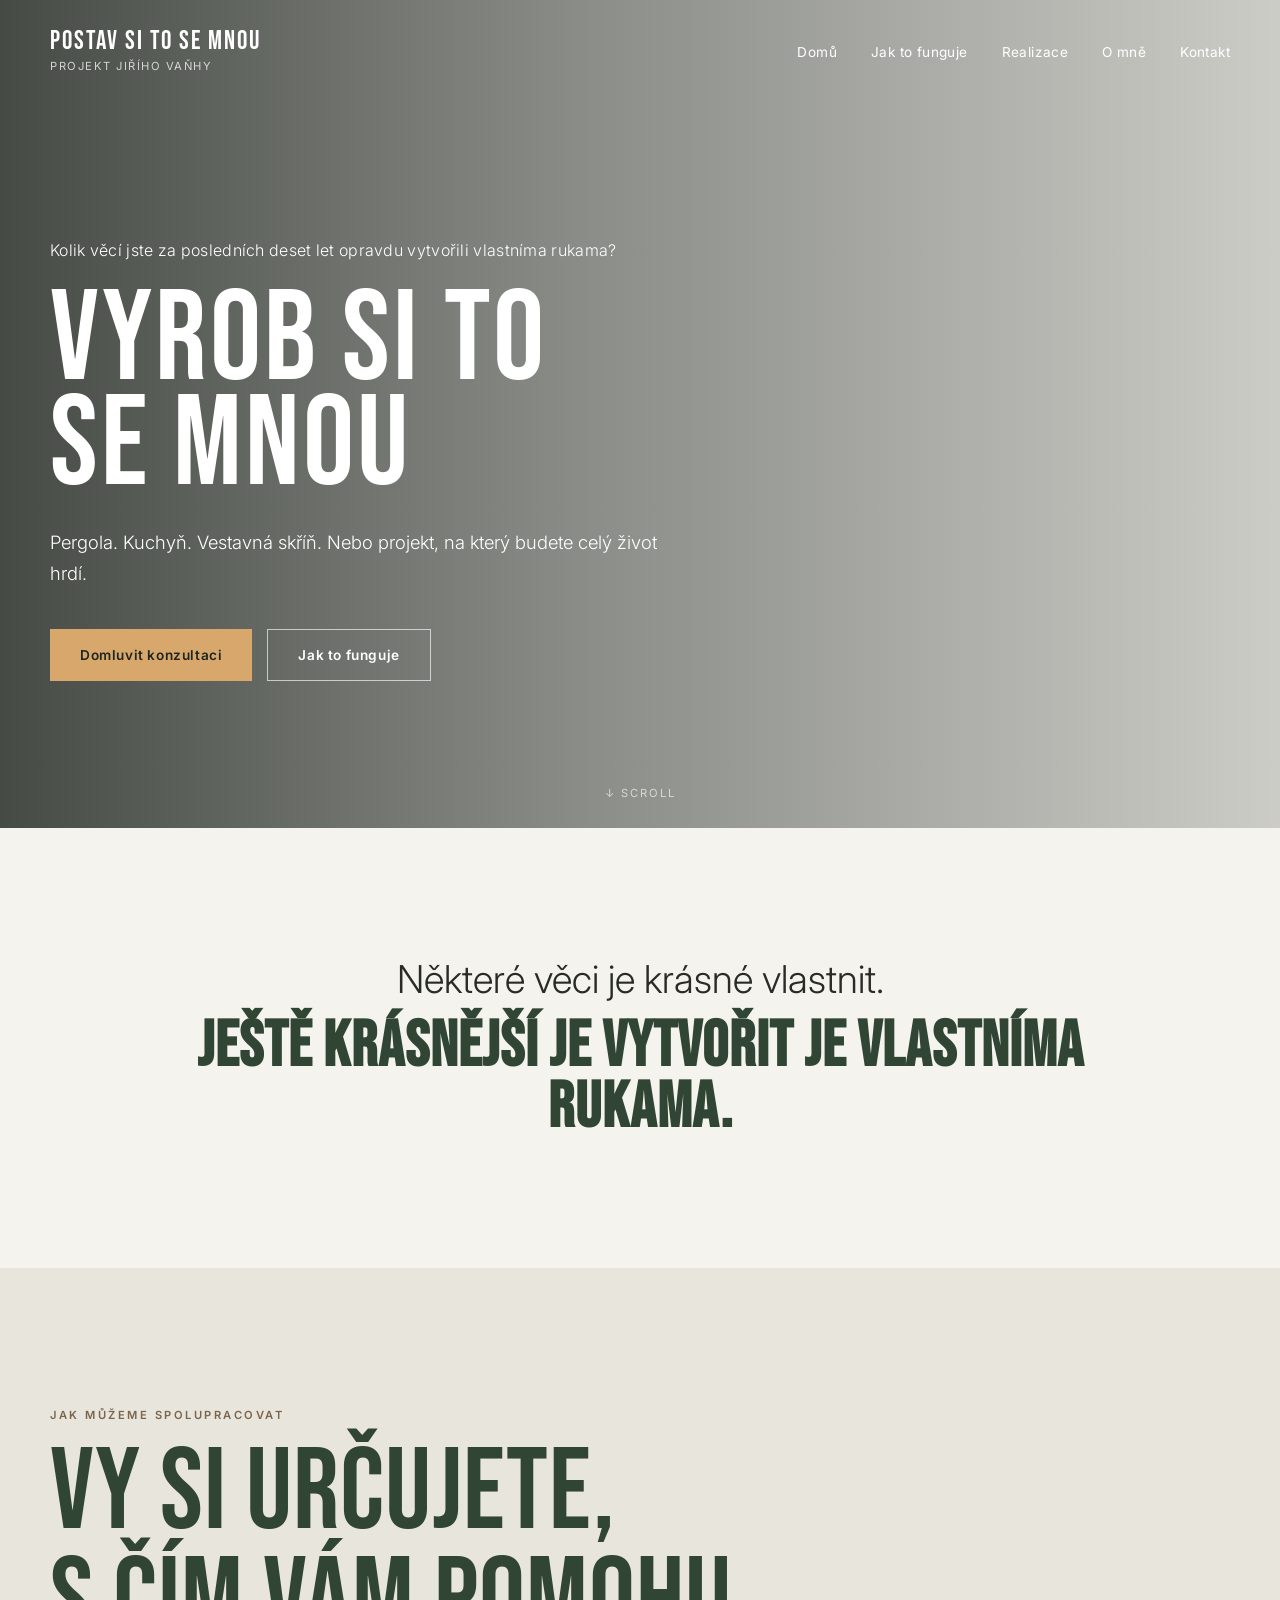
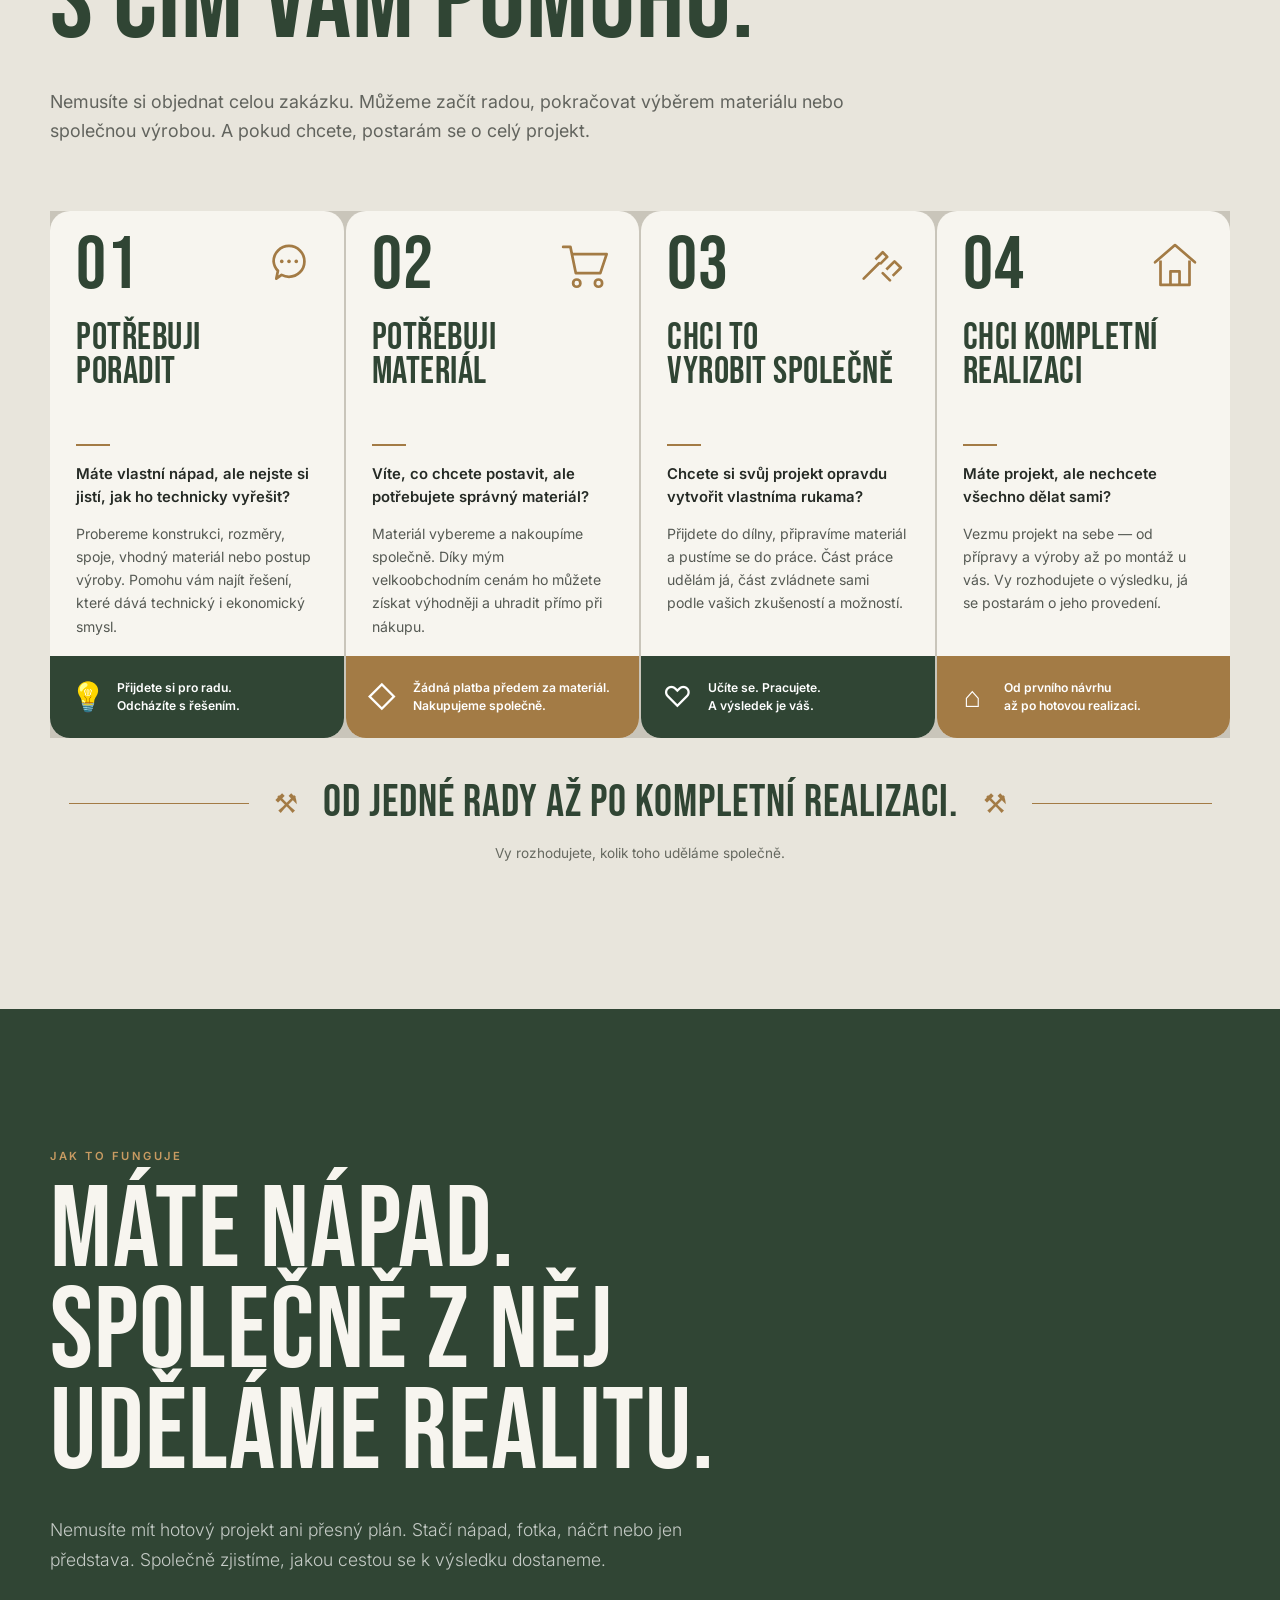
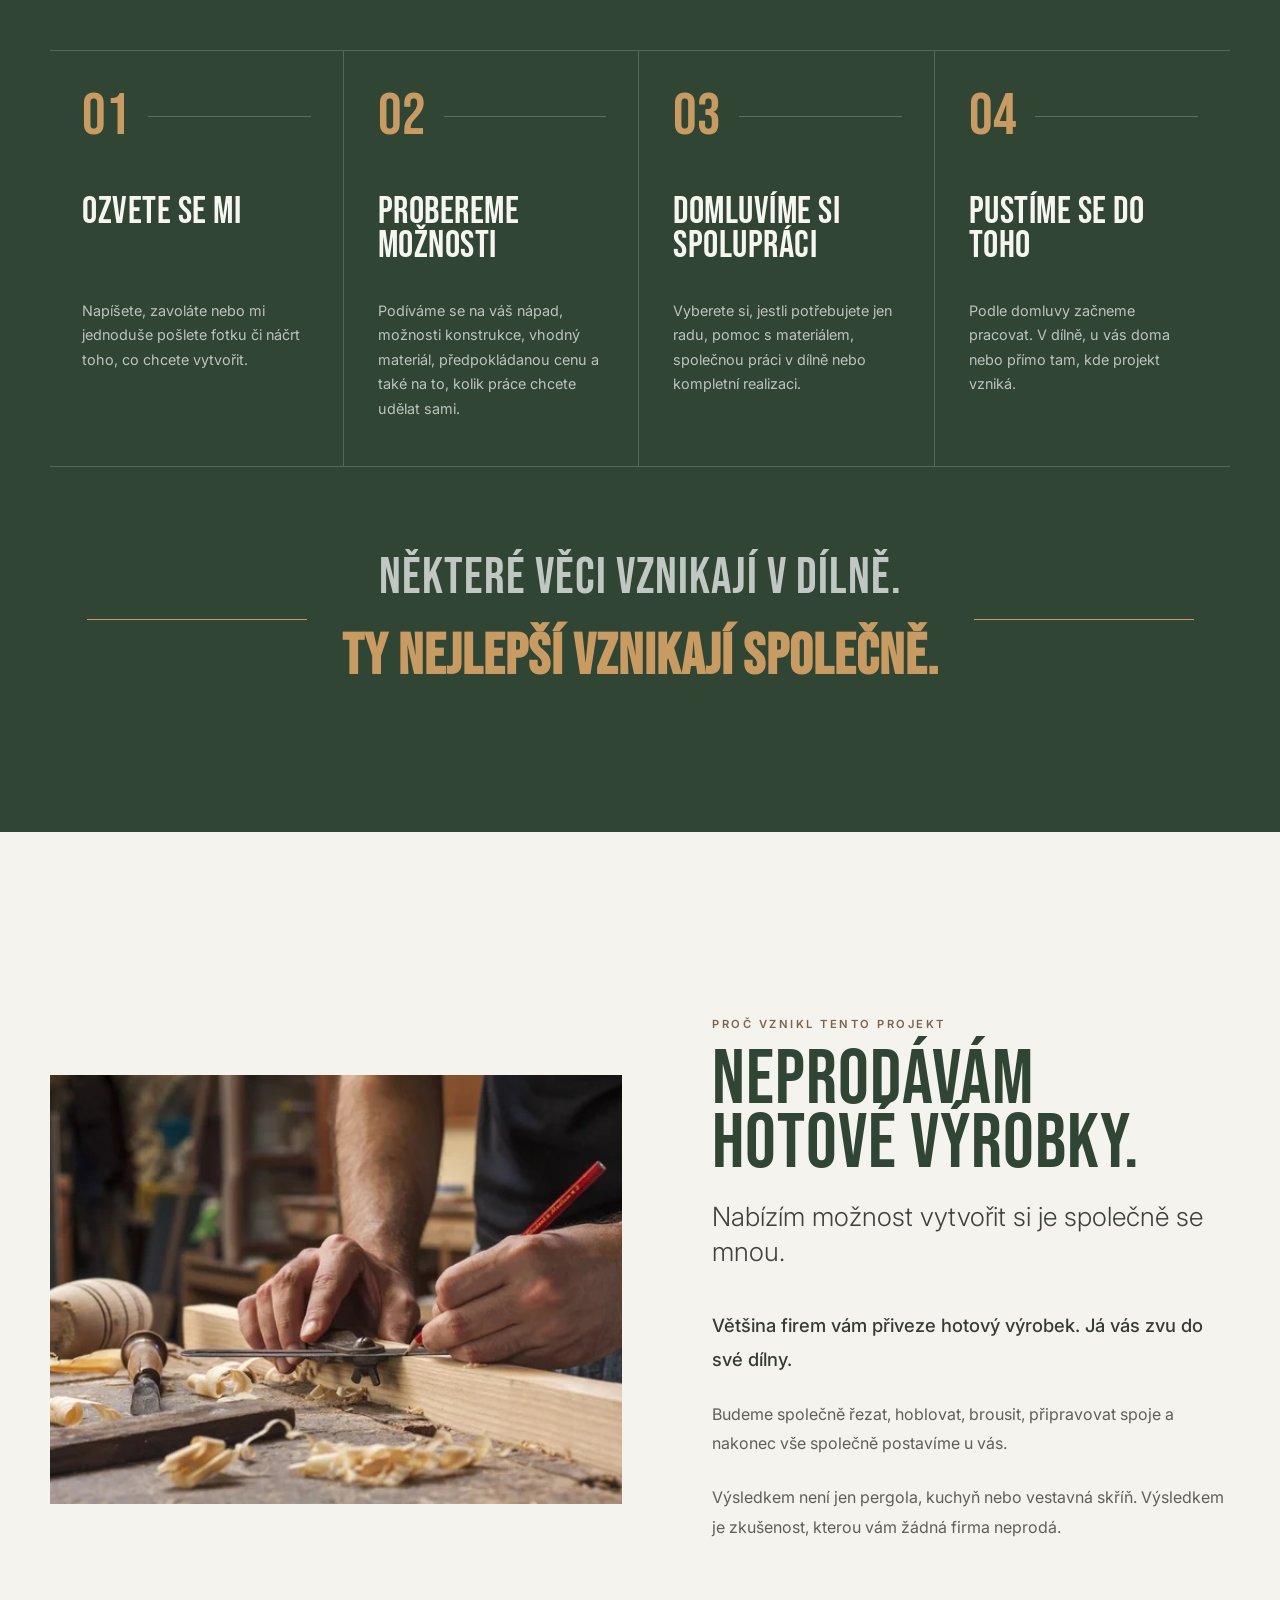
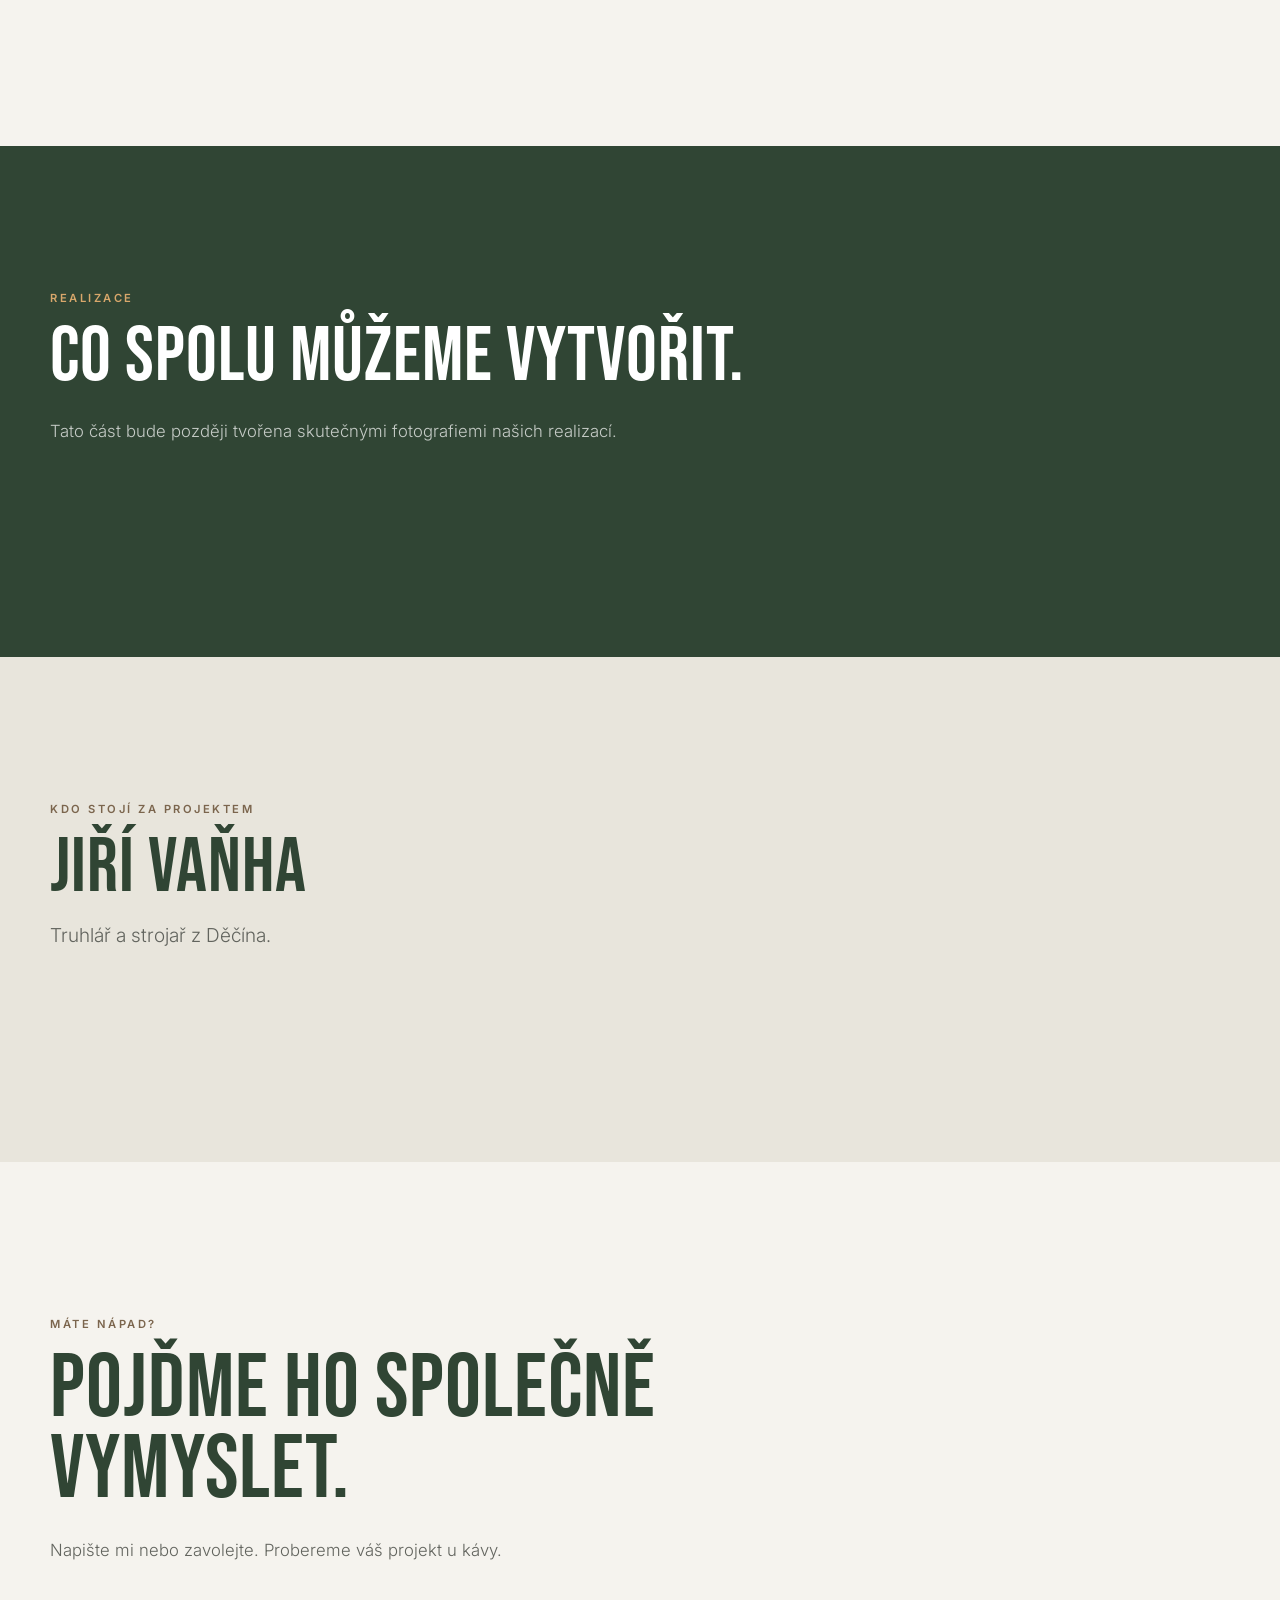
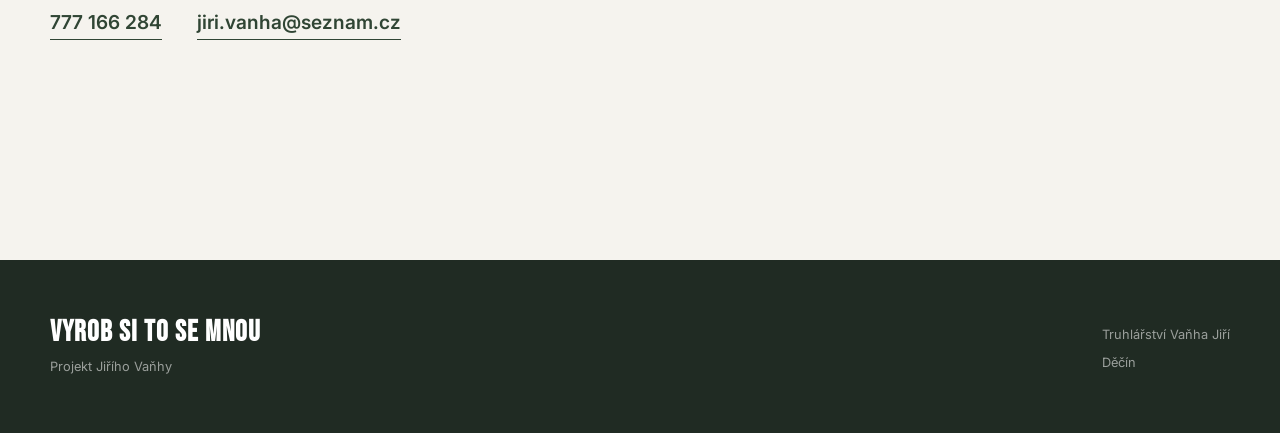
==== commit aabe0b02: "drobnosti, zaoblené rohy" ====
--- a/index.html
+++ b/index.html
@@ -166,7 +166,7 @@
 
             <h1>
 
-                POSTAV SI TO
+                VYROB SI TO
                 <br>
                 SE MNOU
 
@@ -1080,7 +1080,7 @@
         <div>
 
             <strong>
-                POSTAV SI TO SE MNOU
+                VYROB SI TO SE MNOU
             </strong>
 
             <p>
--- a/css/style.css
+++ b/css/style.css
@@ -423,6 +423,9 @@
 
     background: #f7f5ef;
 
+    border-radius: 20px;
+    overflow: hidden;
+
     overflow: hidden;
 
     transition:
@@ -1726,11 +1729,12 @@
 .process__statement strong {
     display: block;
 
-    margin: 0;
+    margin-left: 0;
+    margin-right: 0;
 
     font-family: 'Bebas Neue', sans-serif;
 
-    line-height: .95;
+    line-height: 1.02;
     letter-spacing: 1px;
 }
 
@@ -1741,9 +1745,11 @@
 }
 
 .process__statement strong {
-    margin-top: 8px;
+    margin-top: 22px;
 
     font-size: clamp(2.5rem, 4.5vw, 4.2rem);
+
+    line-height: 1.05;
 
     color: #c89b62;
 }
@@ -1866,7 +1872,7 @@
     }
 
     .process__statement strong {
-        margin-top: 7px;
+        margin-top: 18px;
 
         font-size: 2.4rem;
         line-height: .95;
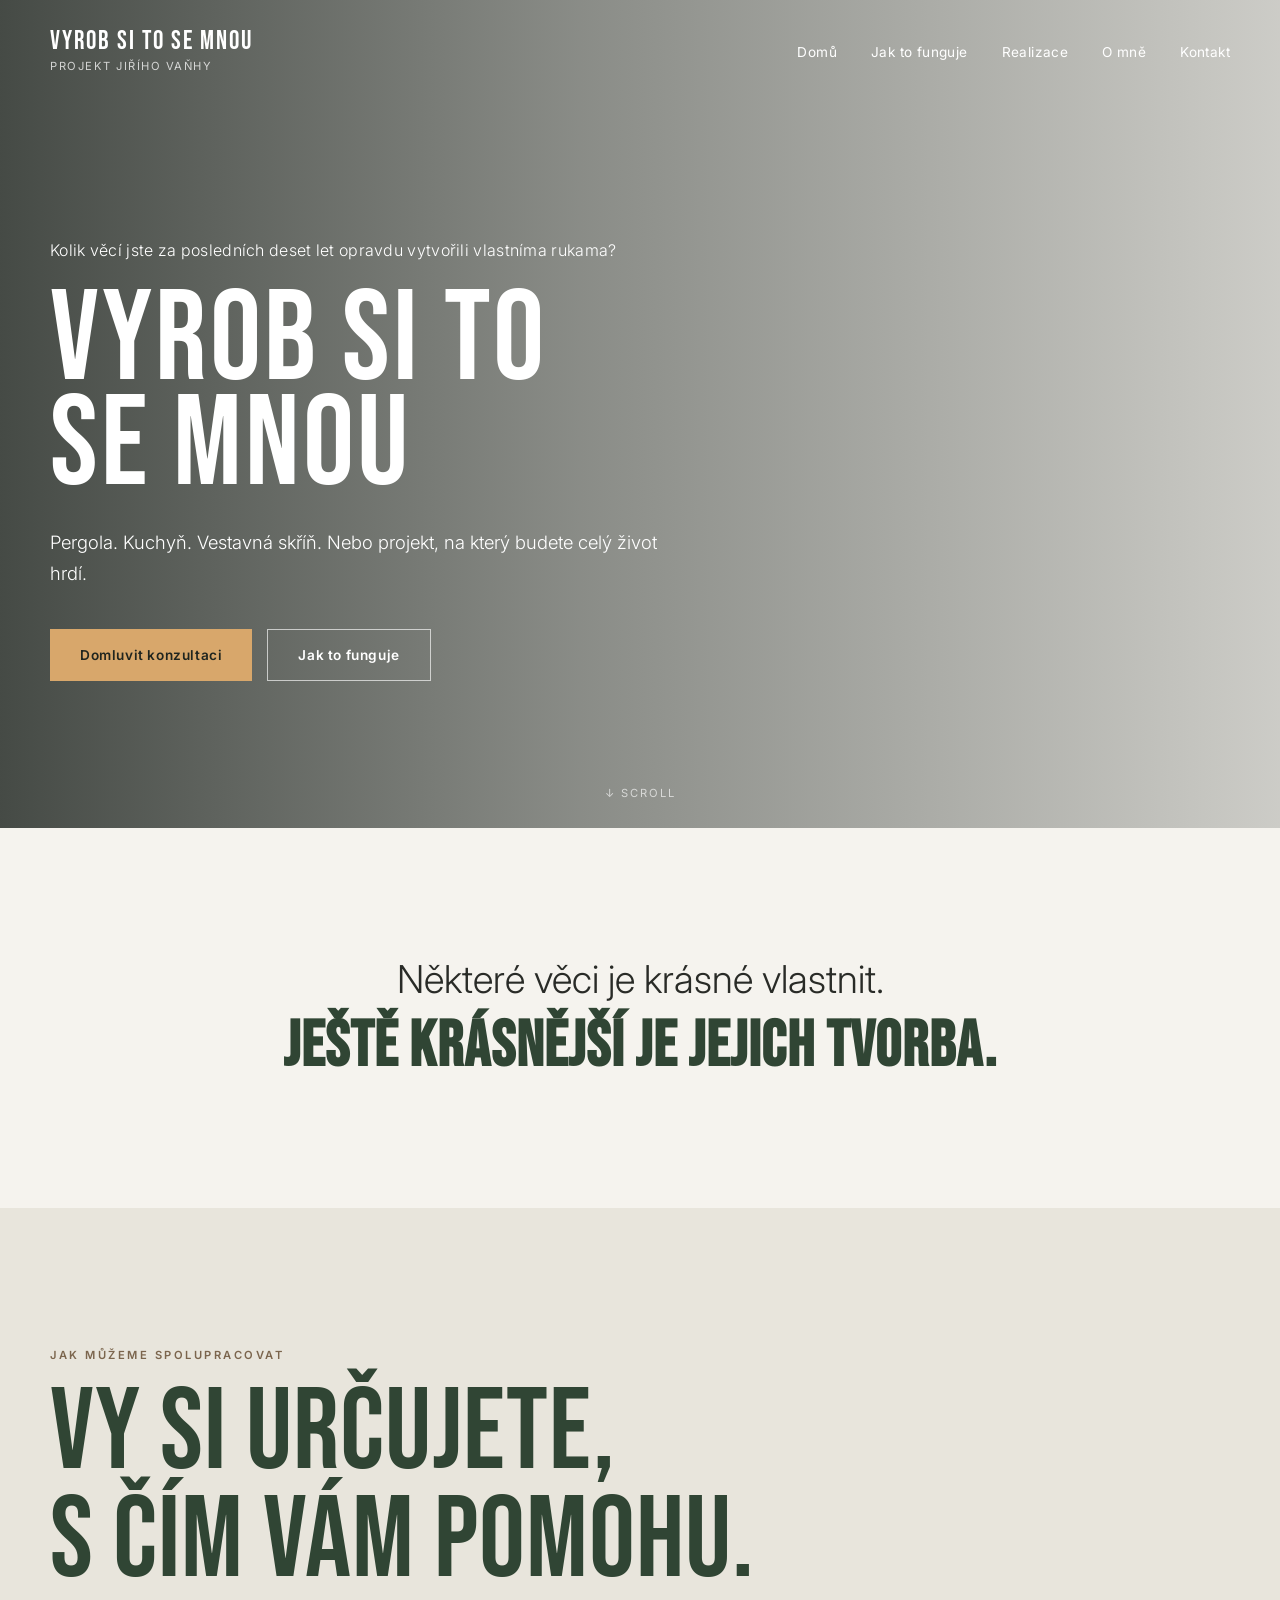
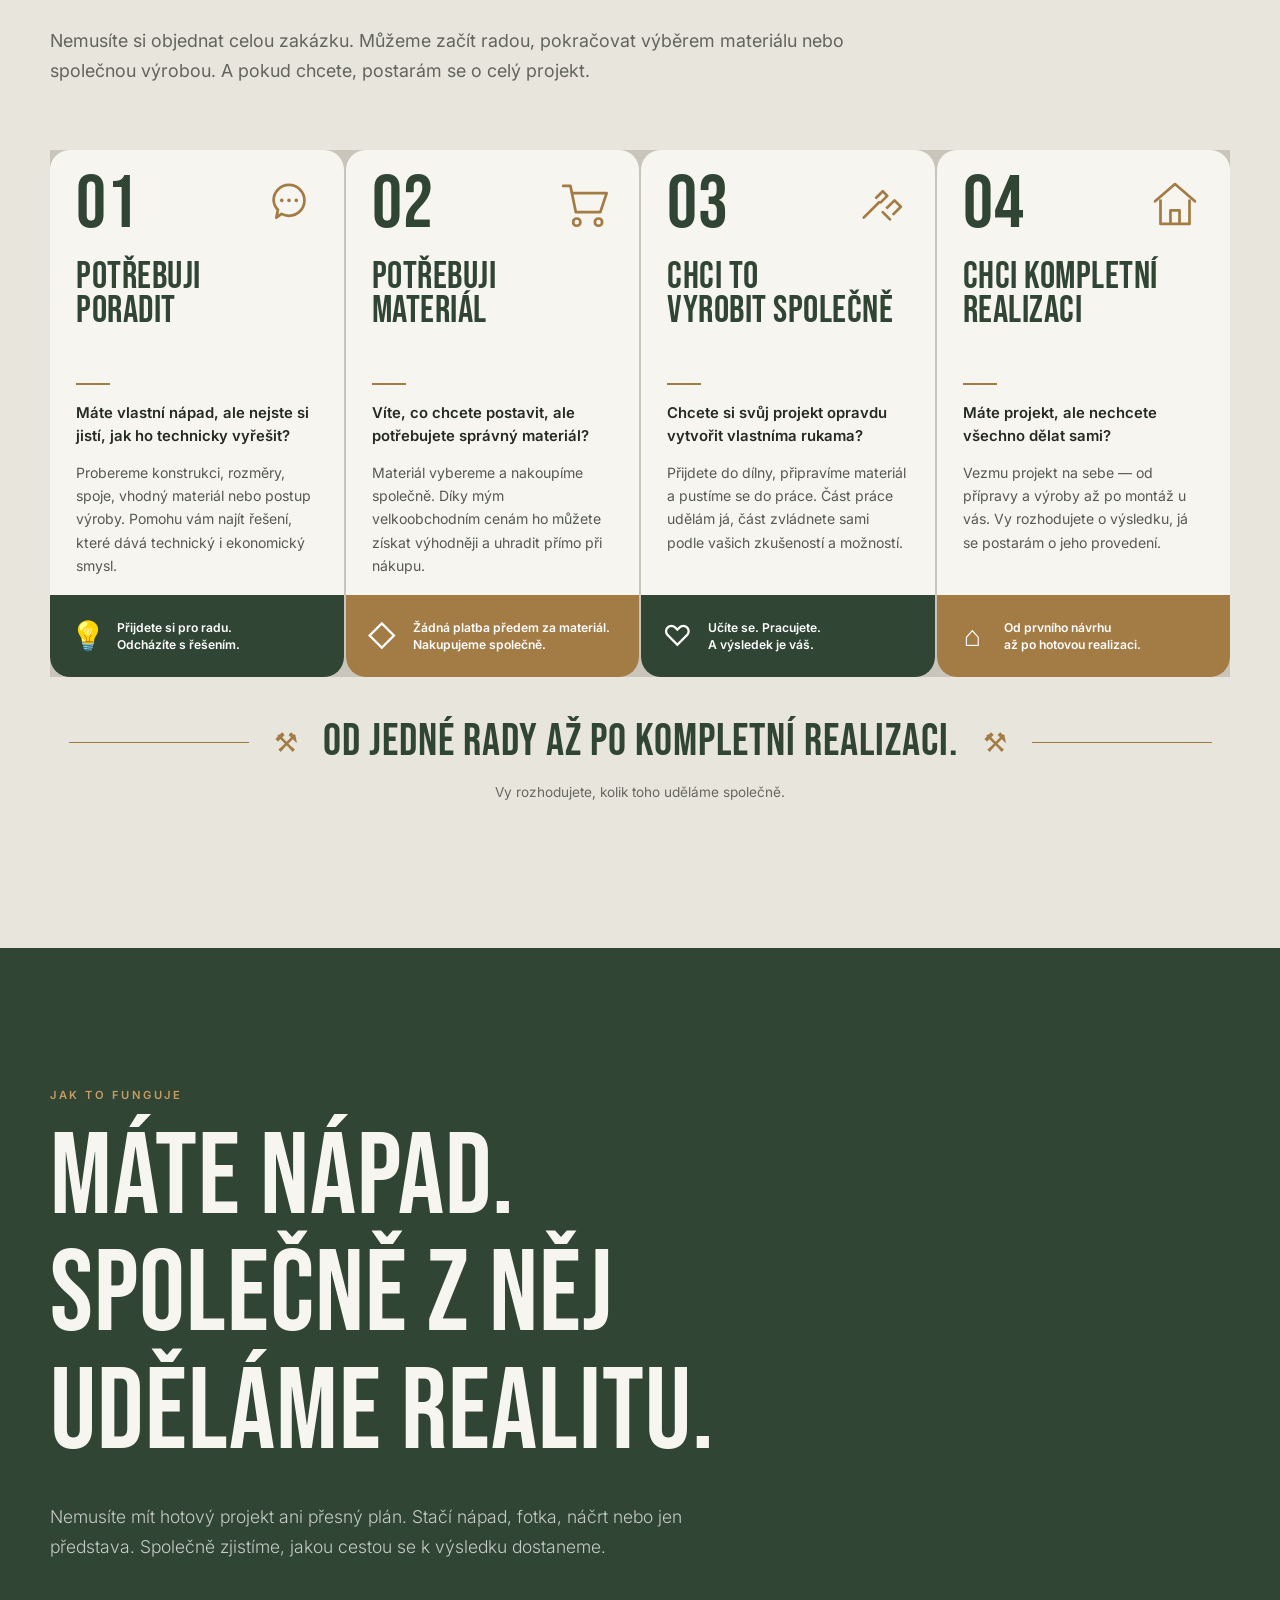
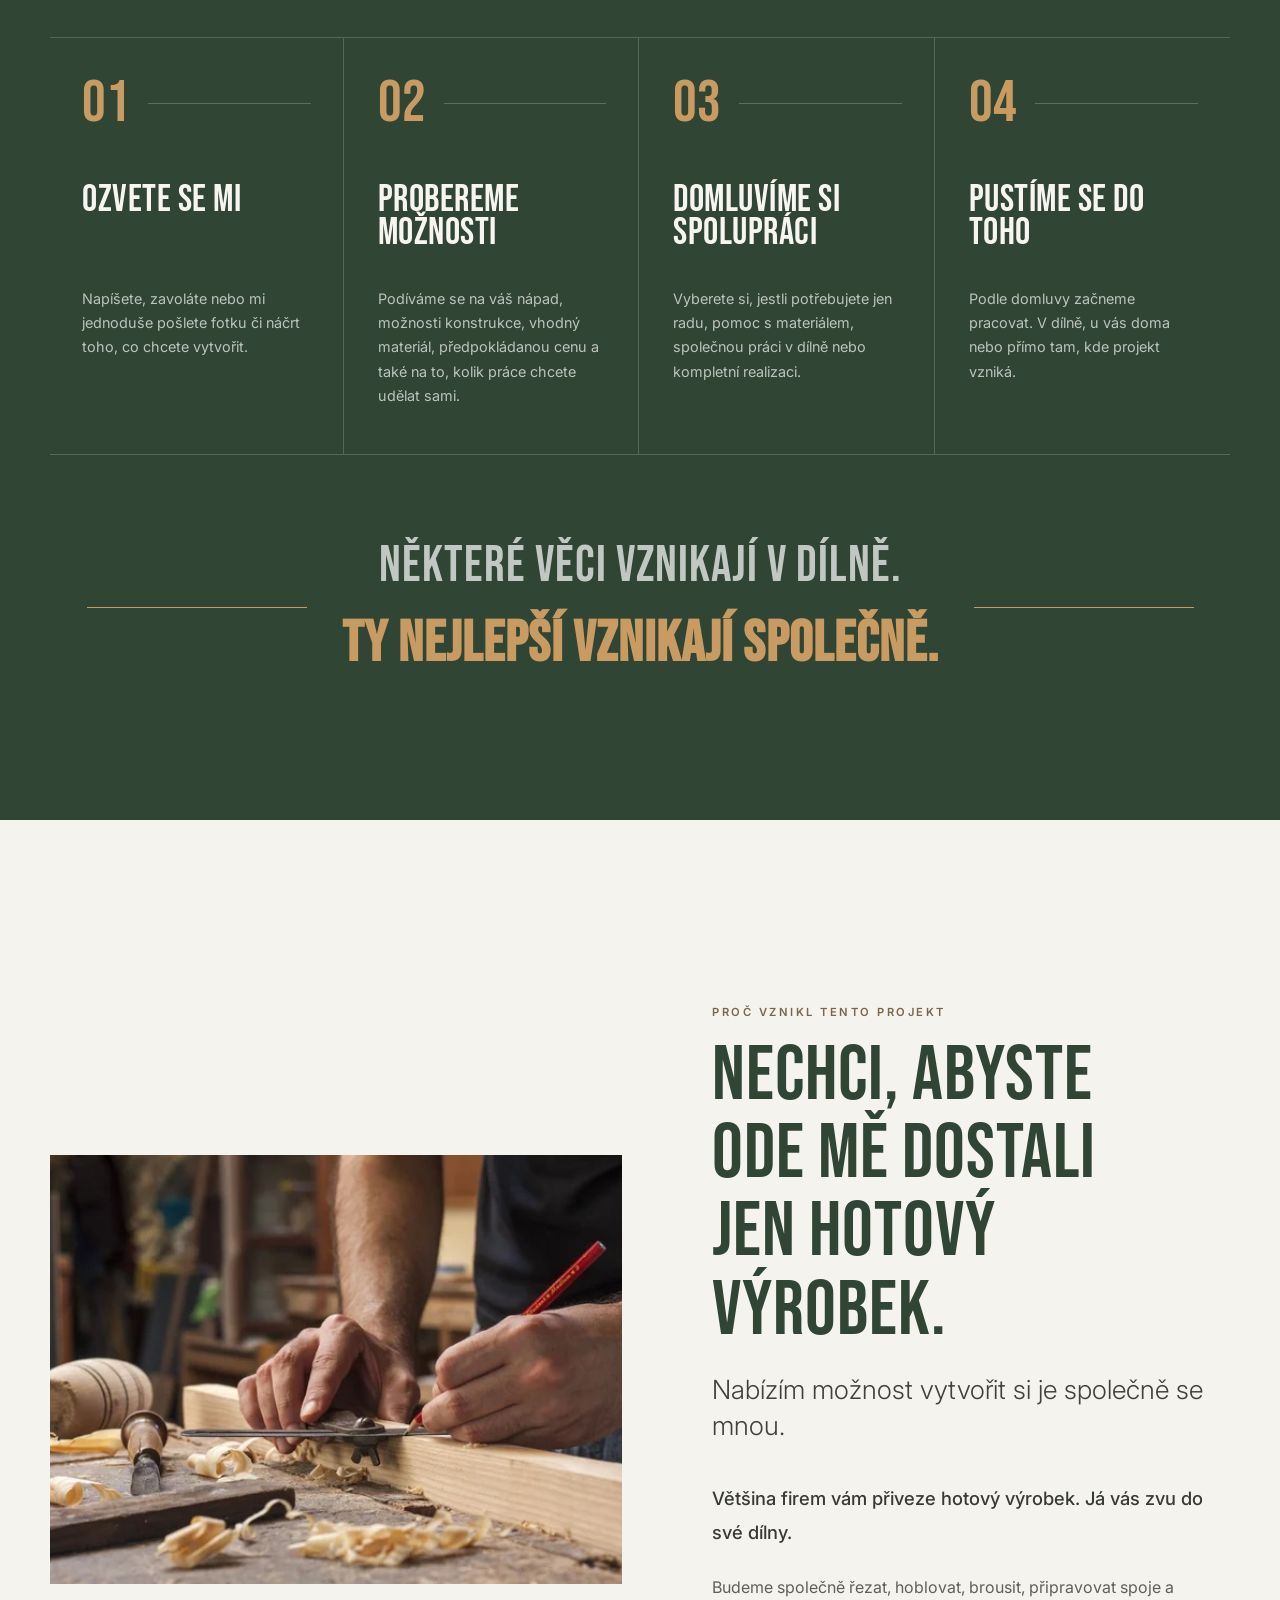
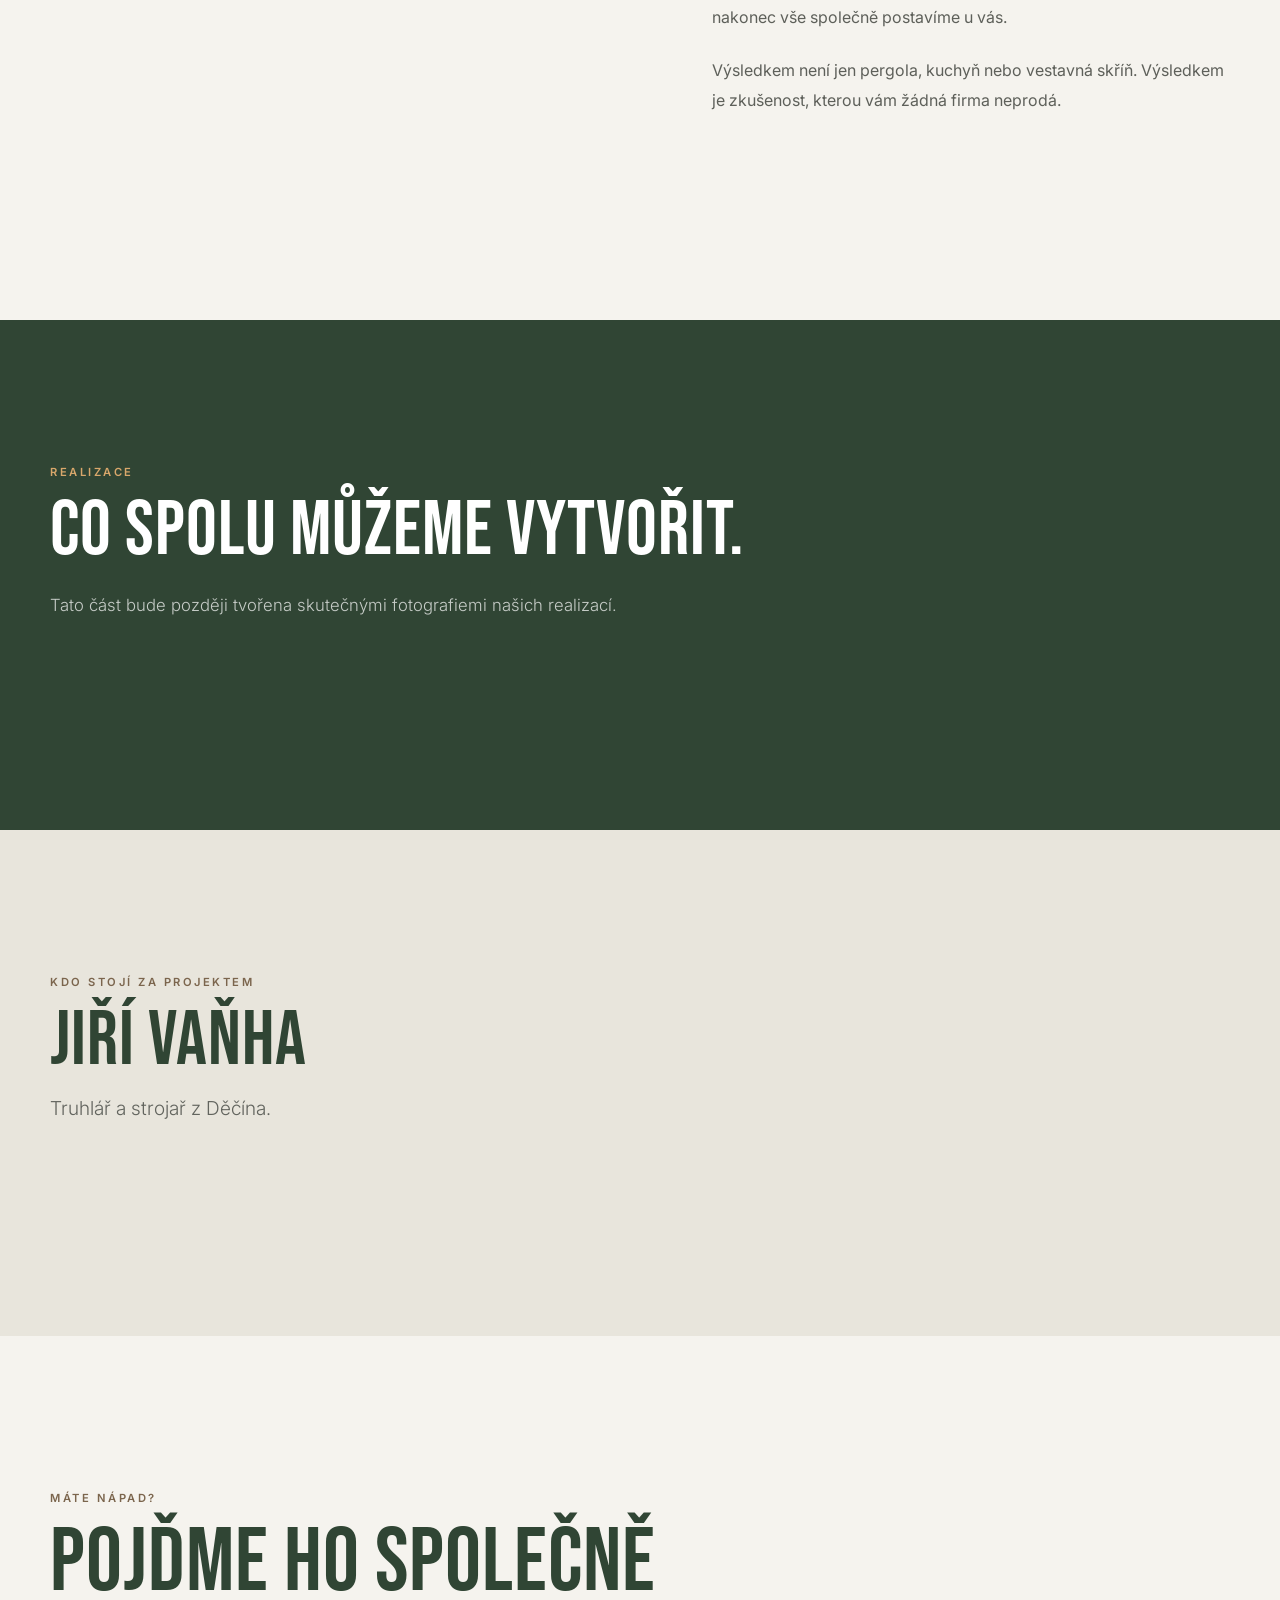
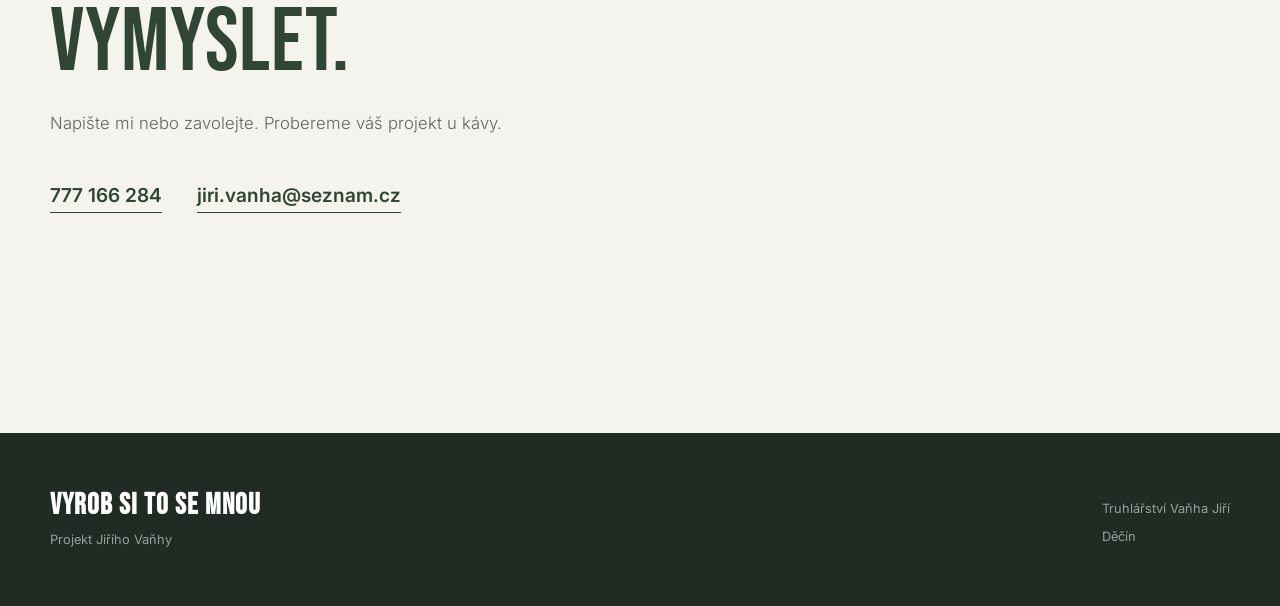
==== commit 988b4f1f: "drobné úpravy mezer mezi řádky mezery, slogany" ====
--- a/index.html
+++ b/index.html
@@ -66,7 +66,7 @@
            class="logo">
 
             <span class="logo__title">
-                POSTAV SI TO SE MNOU
+                VYROB SI TO SE MNOU
             </span>
 
             <span class="logo__subtitle">
@@ -236,7 +236,7 @@
 
             <strong>
 
-                Ještě krásnější je vytvořit je vlastníma rukama.
+                Ještě krásnější je jejich tvorba.
 
             </strong>
 
@@ -868,7 +868,11 @@
 
             <h2>
 
-                Neprodávám hotové výrobky.
+                NECHCI, ABYSTE 
+                <br>
+                ODE MĚ DOSTALI
+                <br>
+                JEN HOTOVÝ VÝROBEK.
 
             </h2>
 
--- a/css/style.css
+++ b/css/style.css
@@ -887,7 +887,7 @@
     margin: 0 0 22px;
 
     font-size: clamp(4rem, 6vw, 6.5rem);
-    line-height: .83;
+    line-height: 1.02;
 
     color: #304534;
 }
@@ -1586,7 +1586,7 @@
 
     font-family: 'Bebas Neue', sans-serif;
     font-size: clamp(5rem, 9vw, 9rem);
-    line-height: .88;
+    line-height: 1.02;
     letter-spacing: 1px;
 
     color: #f7f5ef;
@@ -1804,7 +1804,7 @@
 
     .process__intro h2 {
         font-size: 4.3rem;
-        line-height: .94;
+        line-height: 1.02;
     }
 
     .process__intro p {
@@ -1893,7 +1893,7 @@
 
     .process__intro h2 {
         font-size: 3.65rem;
-        line-height: .96;
+        line-height: 1.02;
     }
 
     .process-step h3 {
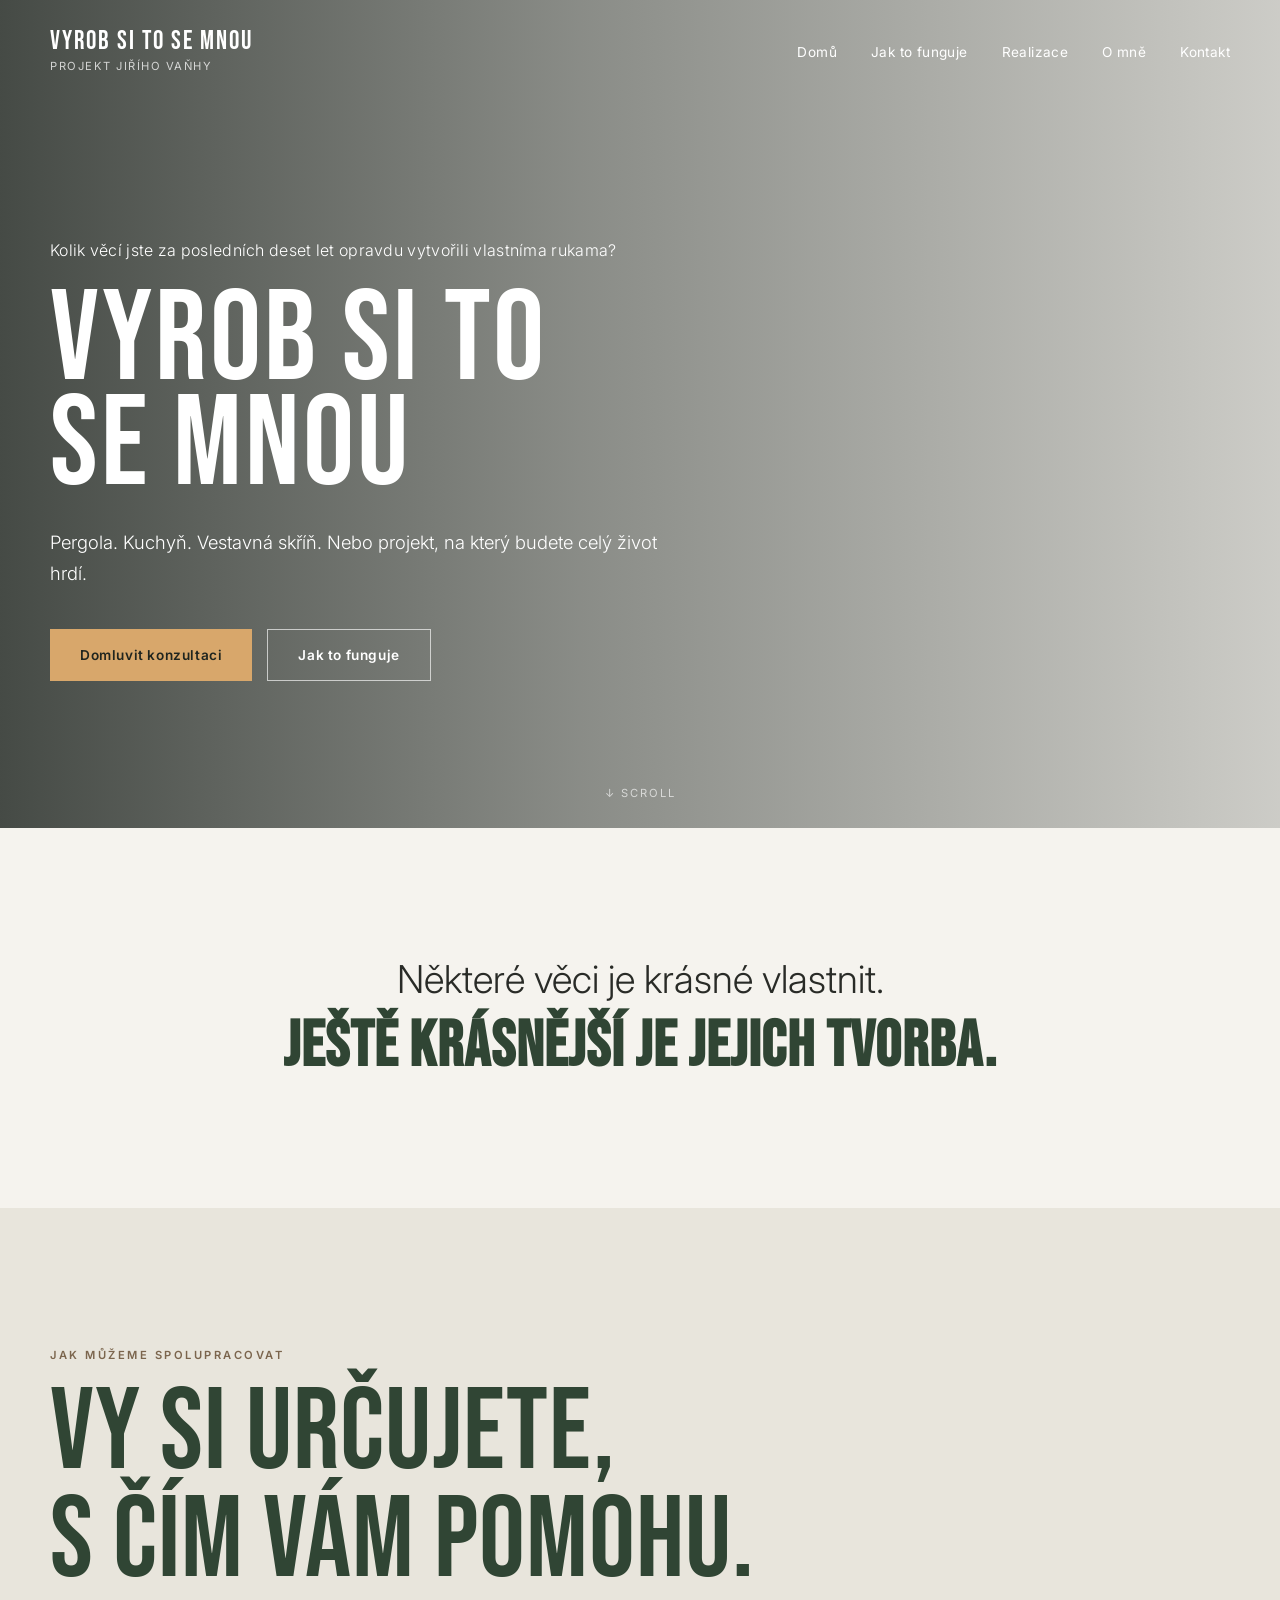
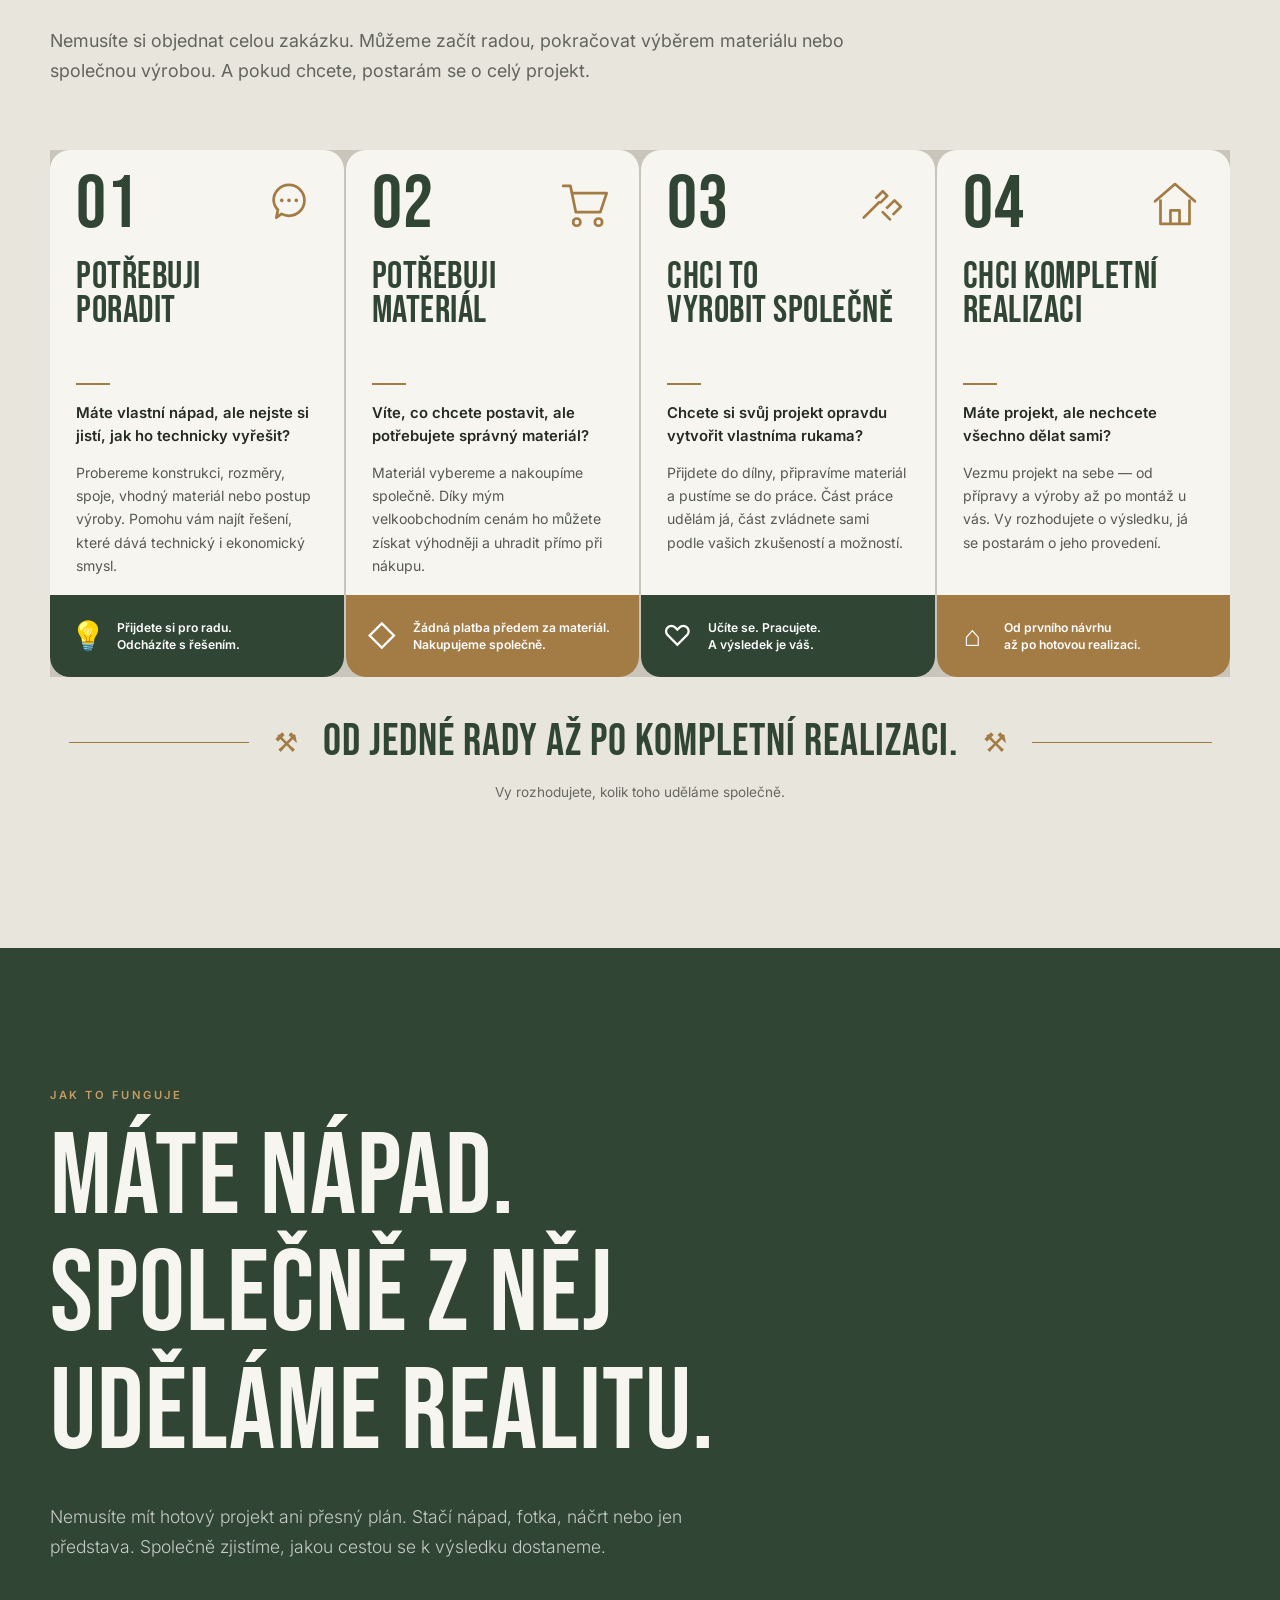
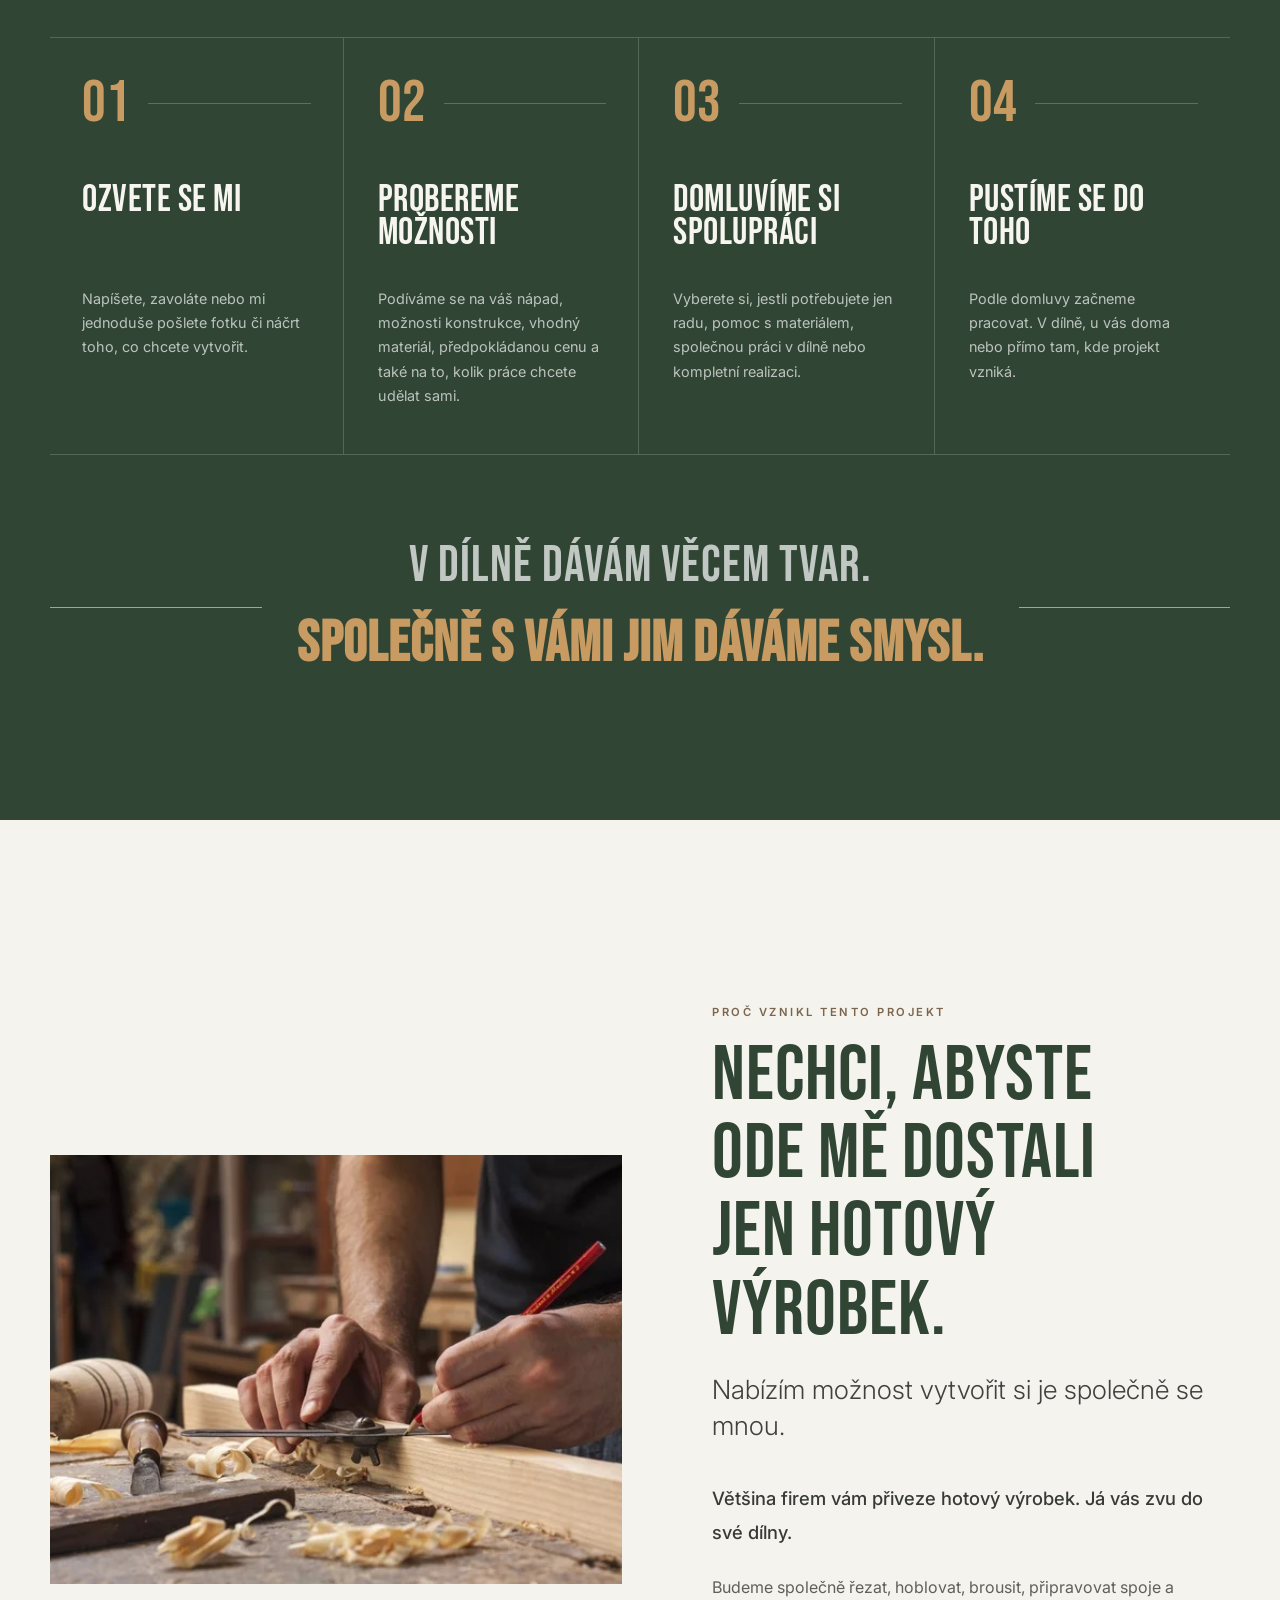
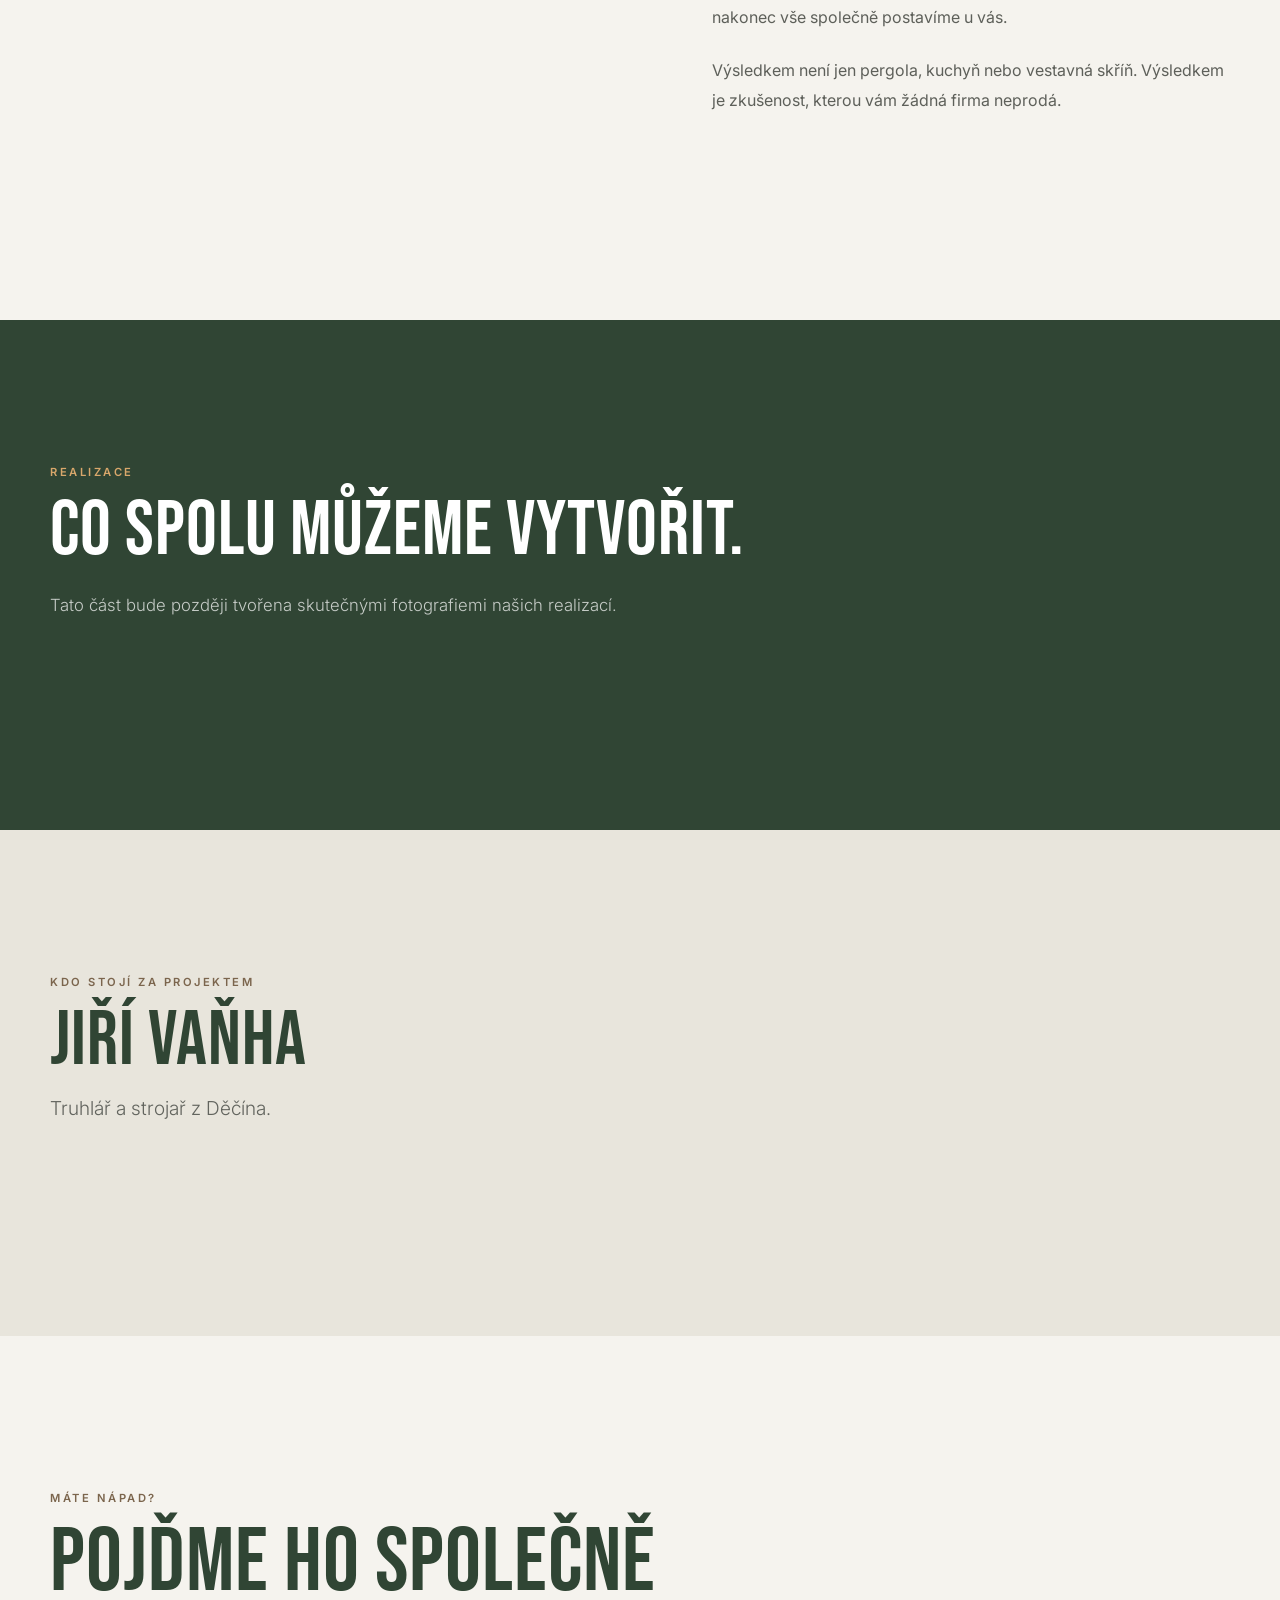
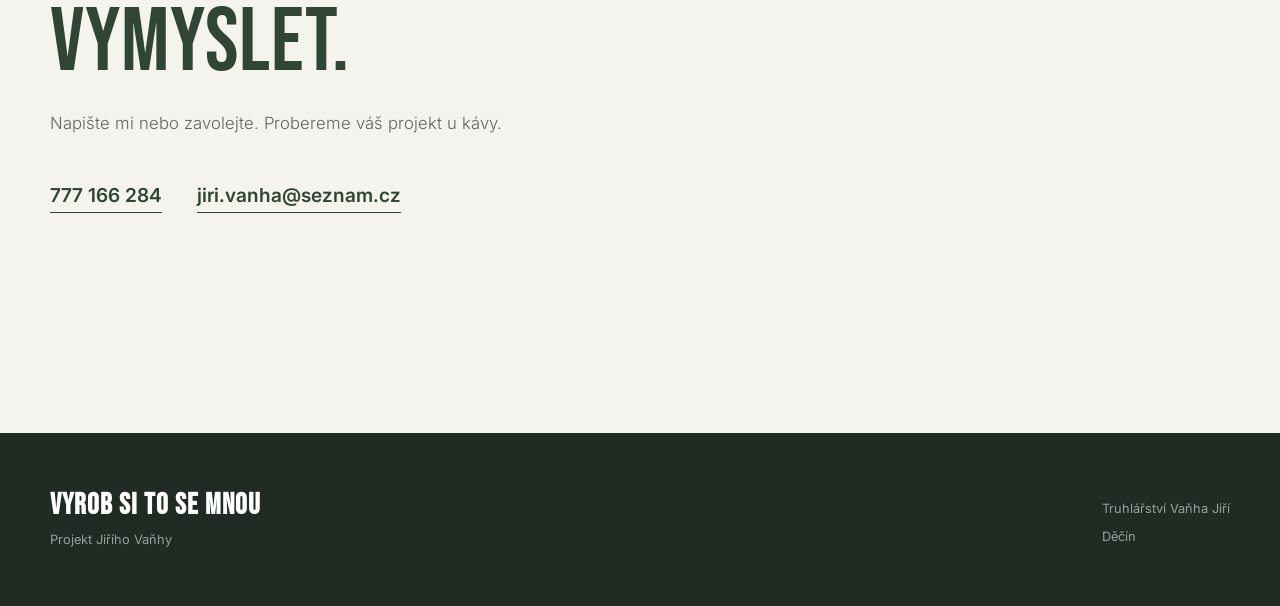
==== commit 418faa2b: "Úprava textu" ====
--- a/index.html
+++ b/index.html
@@ -813,11 +813,11 @@
             <div>
 
                 <p>
-                    NĚKTERÉ VĚCI VZNIKAJÍ V DÍLNĚ.
+                    V dílně dávám věcem tvar.
                 </p>
 
                 <strong>
-                    TY NEJLEPŠÍ VZNIKAJÍ SPOLEČNĚ.
+                    Společně s Vámi jim dáváme smysl.
                 </strong>
 
             </div>
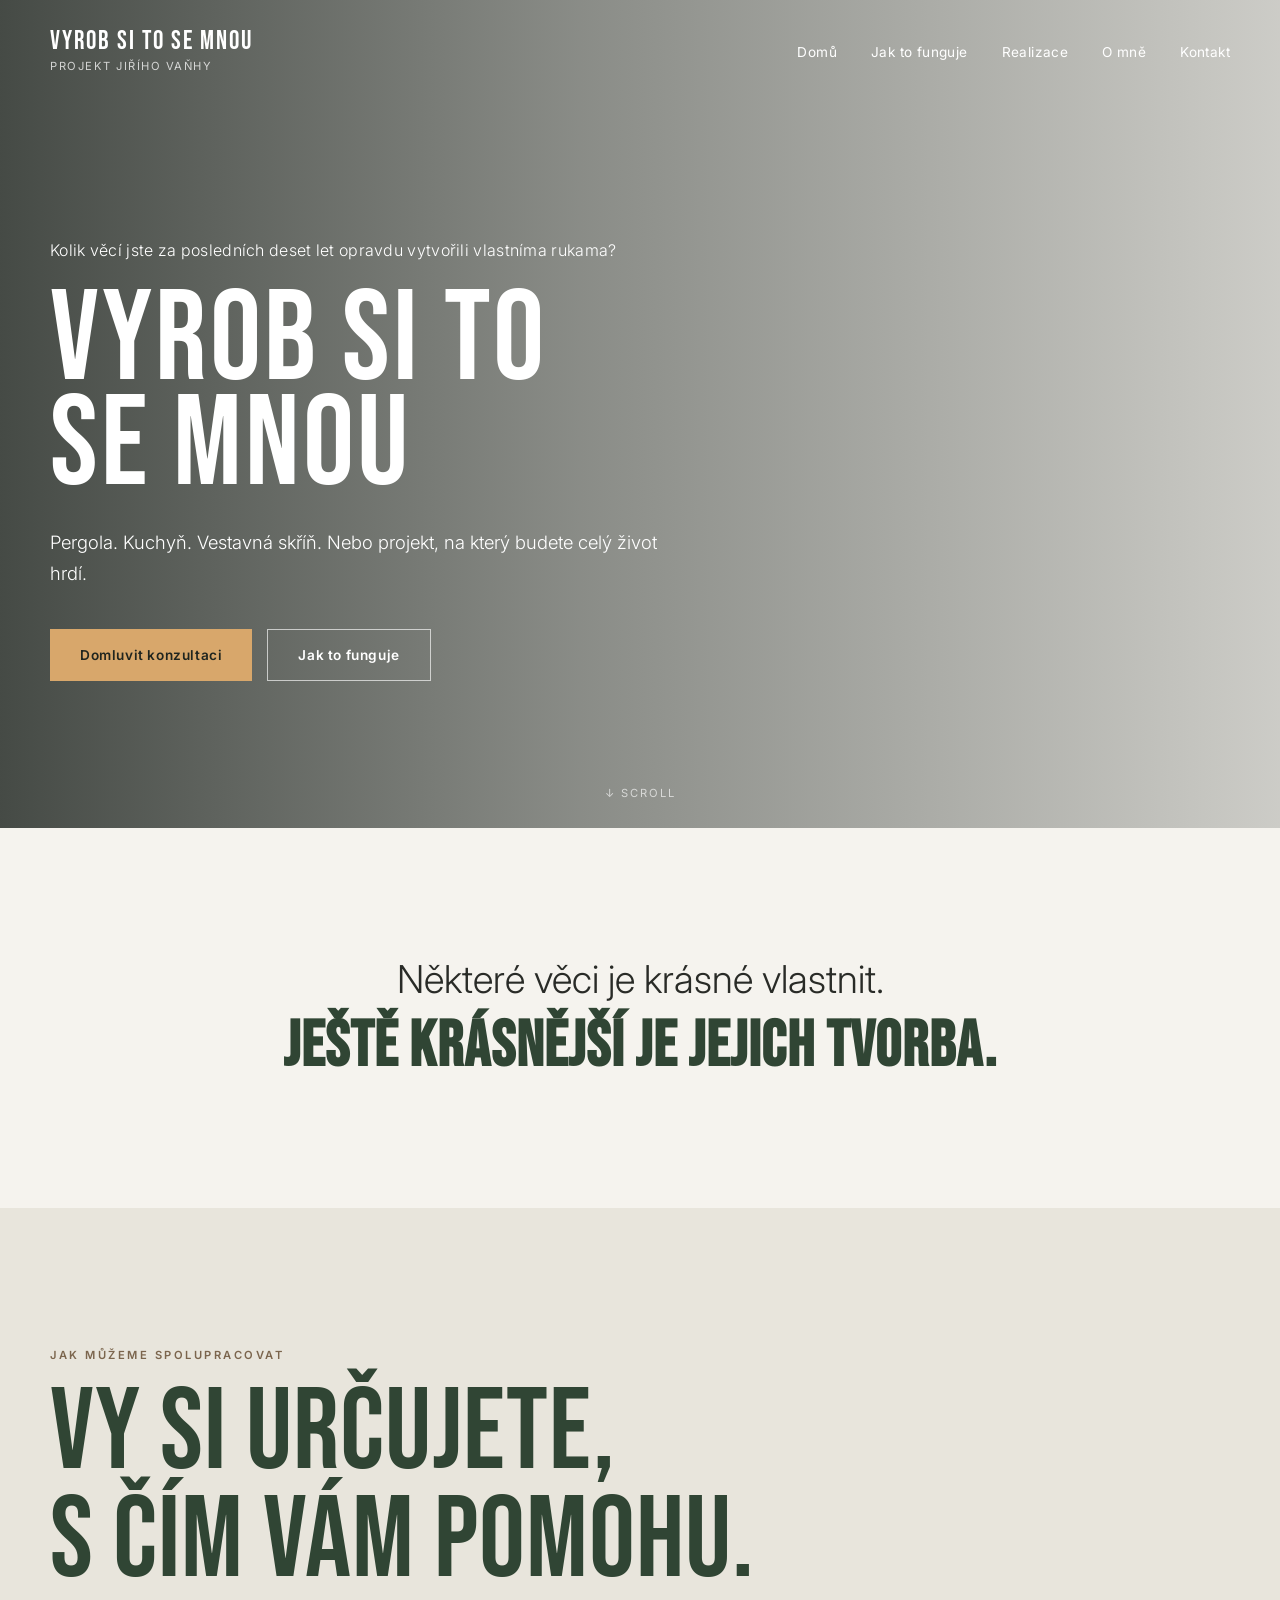
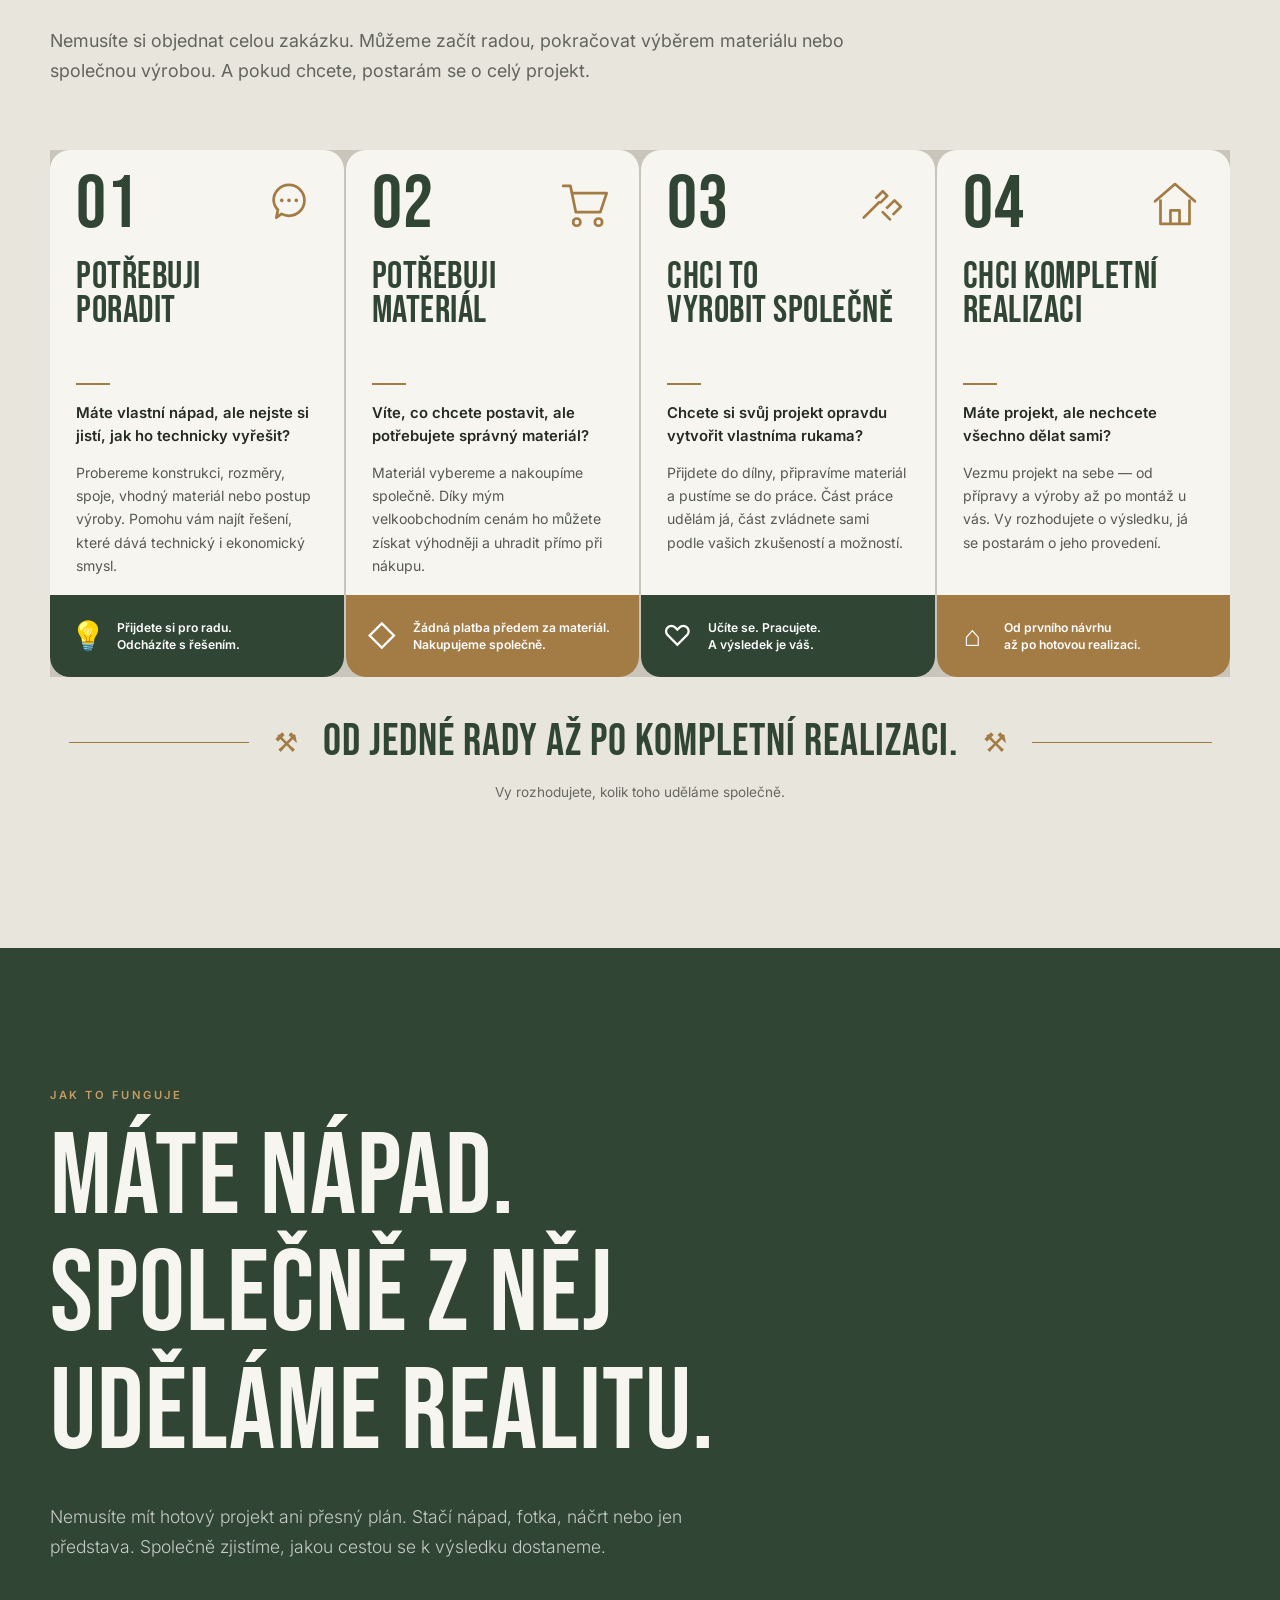
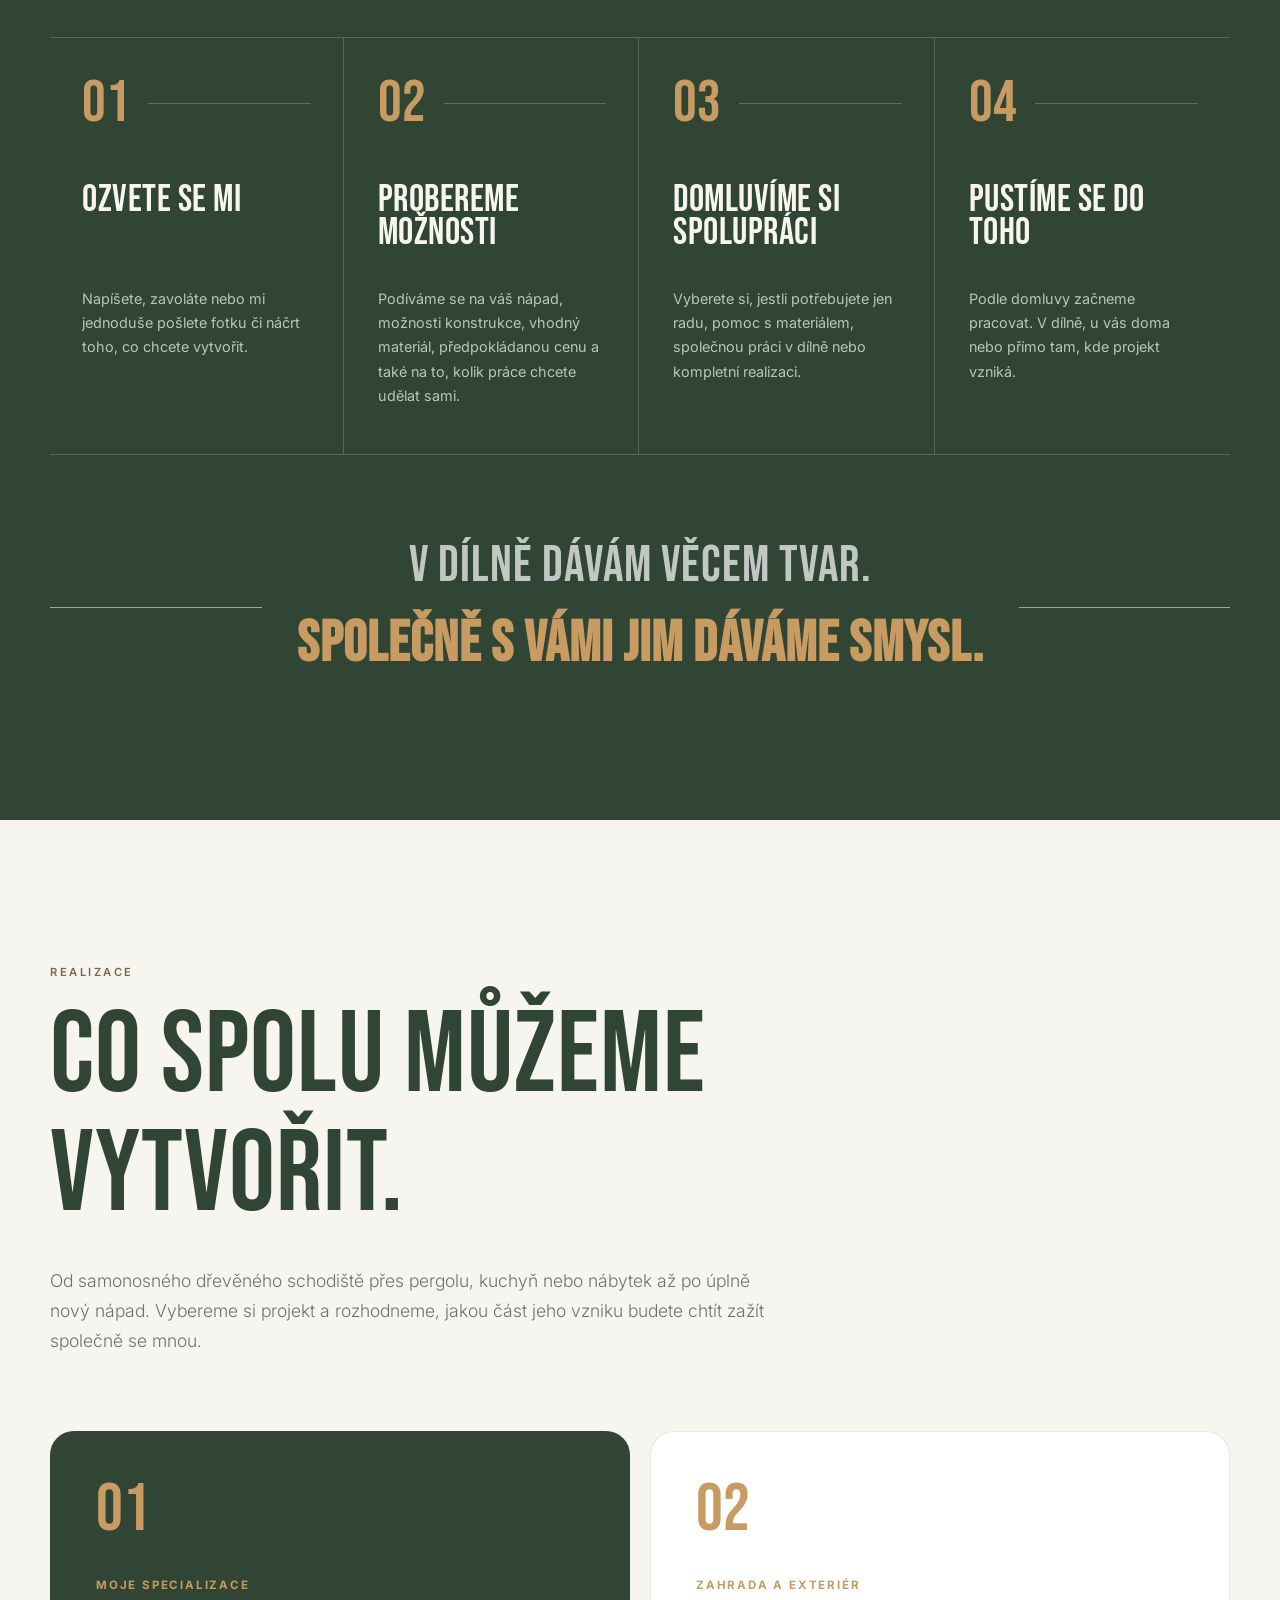
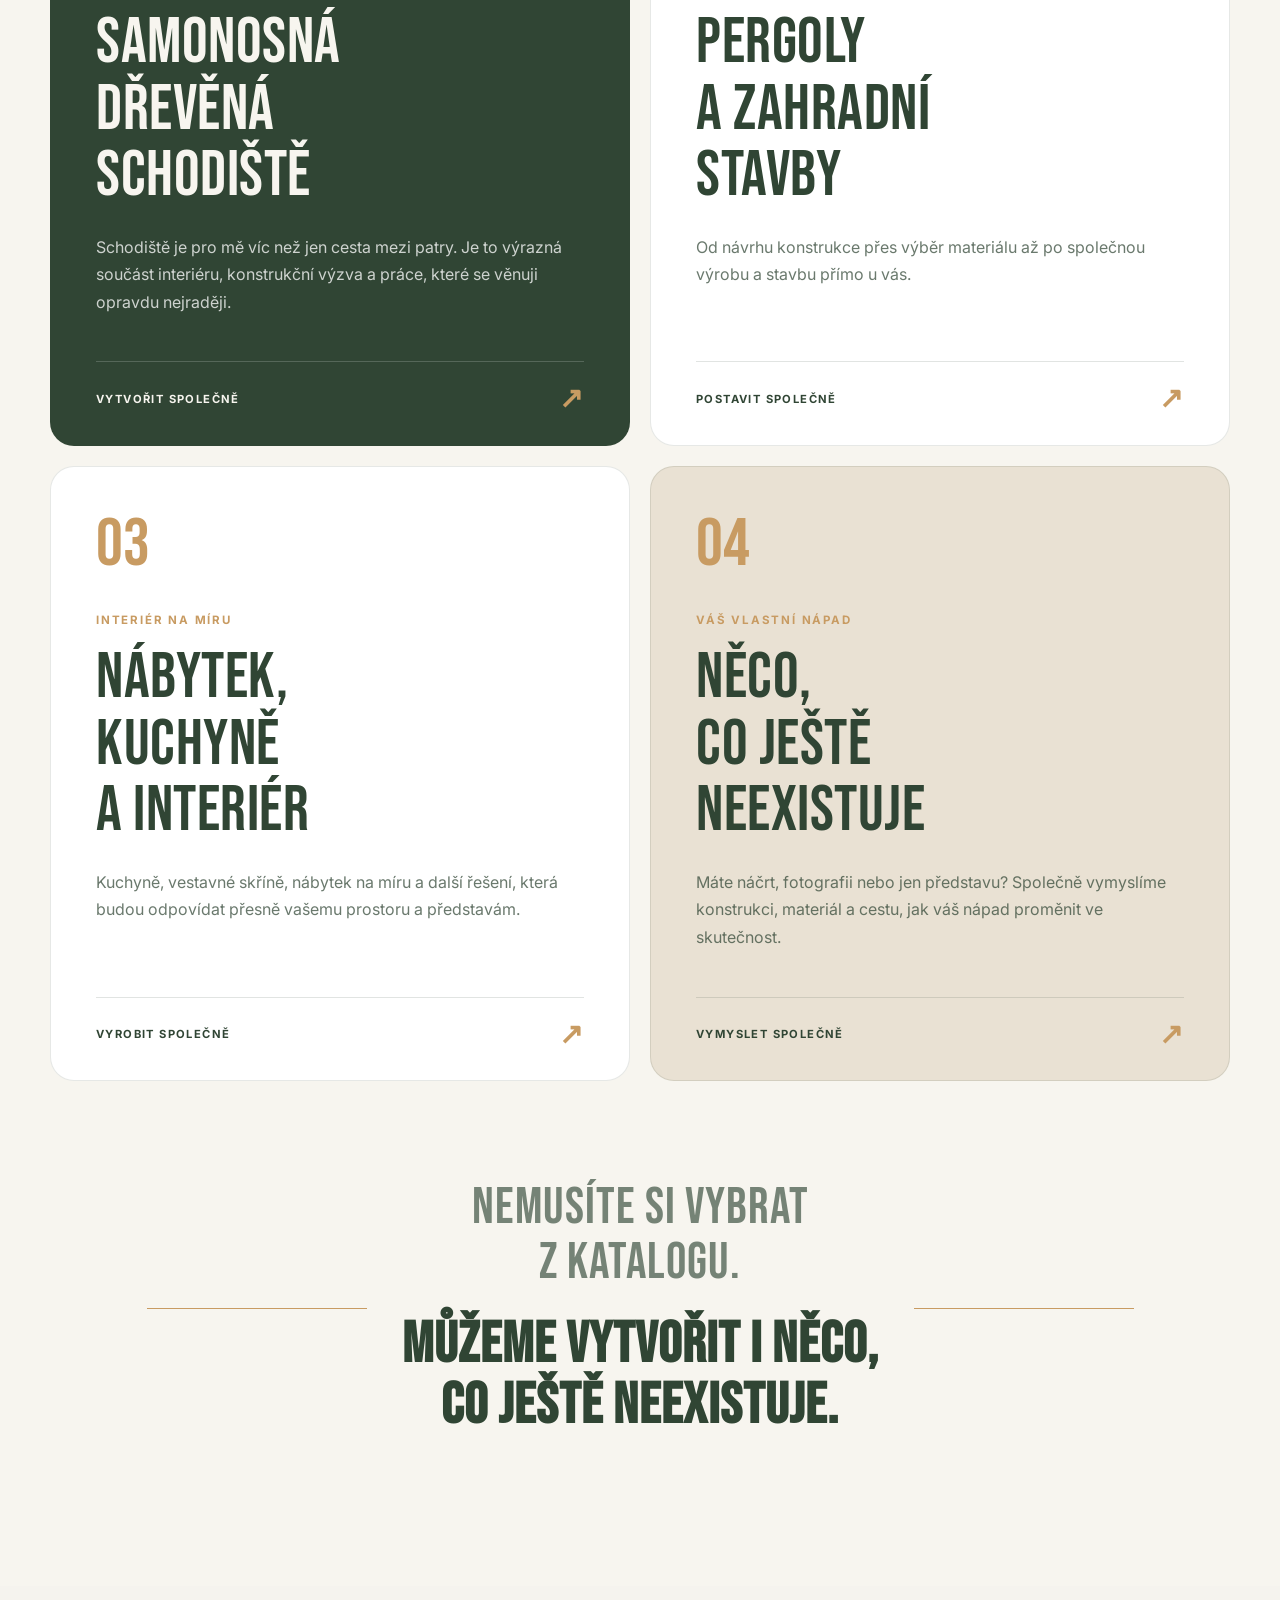
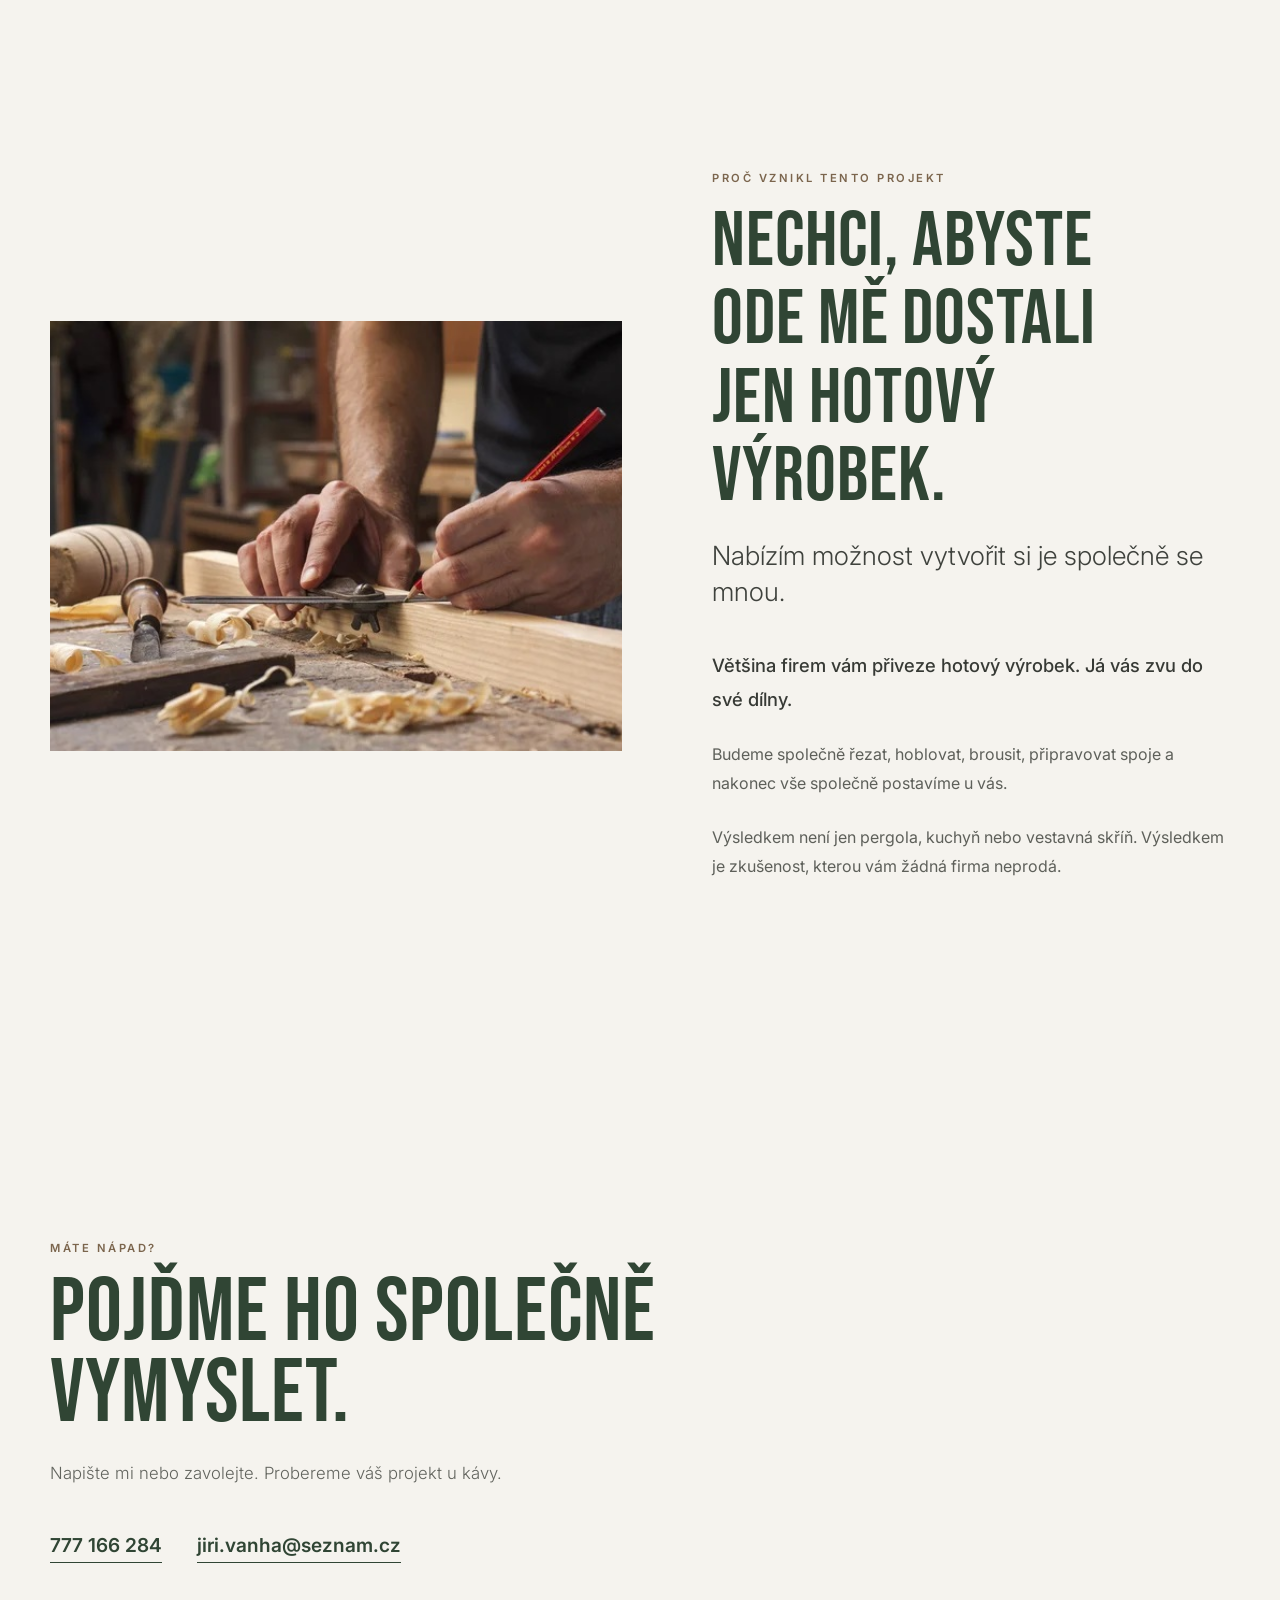
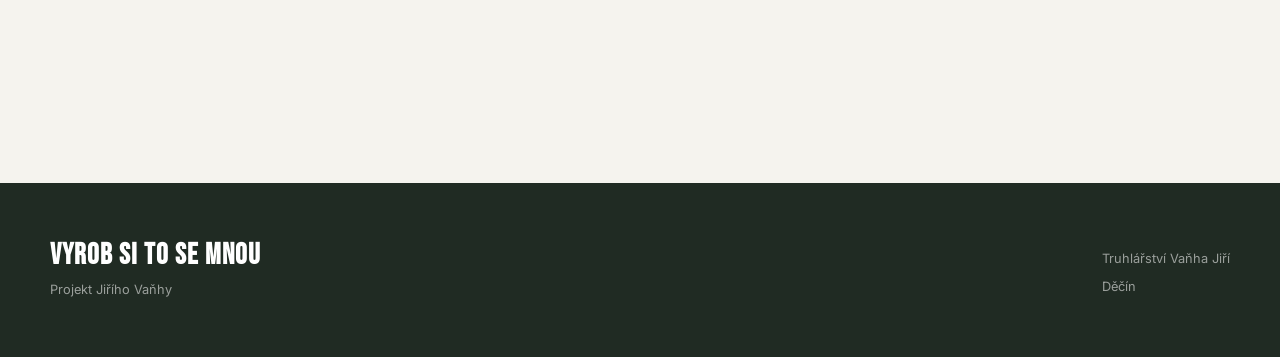
==== commit f1e6c70b: "9. realizace html, css" ====
--- a/index.html
+++ b/index.html
@@ -830,6 +830,253 @@
 
 </section>
 
+<!-- =========================================================
+     REALIZACE
+========================================================== -->
+
+<section class="projects" id="realizace">
+
+    <div class="container">
+
+        <!-- ÚVOD -->
+
+        <div class="section-intro projects__intro">
+
+            <span class="section-label">
+                REALIZACE
+            </span>
+
+            <h2>
+                CO SPOLU MŮŽEME
+                <br>
+                VYTVOŘIT.
+            </h2>
+
+            <p>
+                Od samonosného dřevěného schodiště přes pergolu,
+                kuchyň nebo nábytek až po úplně nový nápad.
+                Vybereme si projekt a rozhodneme, jakou část
+                jeho vzniku budete chtít zažít společně se mnou.
+            </p>
+
+        </div>
+
+
+        <!-- KATEGORIE REALIZACÍ -->
+
+        <div class="projects__grid">
+
+
+            <!-- 01 — SPECIALIZACE -->
+
+            <article class="project-card project-card--featured">
+
+                <div class="project-card__content">
+
+                    <span class="project-card__number">
+                        01
+                    </span>
+
+                    <span class="project-card__category">
+                        MOJE SPECIALIZACE
+                    </span>
+
+                    <h3>
+                        SAMONOSNÁ
+                        <br>
+                        DŘEVĚNÁ
+                        <br>
+                        SCHODIŠTĚ
+                    </h3>
+
+                    <p>
+                        Schodiště je pro mě víc než jen cesta mezi patry.
+                        Je to výrazná součást interiéru, konstrukční výzva
+                        a práce, které se věnuji opravdu nejraději.
+                    </p>
+
+                </div>
+
+                <div class="project-card__footer">
+
+                    <span>
+                        VYTVOŘIT SPOLEČNĚ
+                    </span>
+
+                    <span class="project-card__arrow">
+                        ↗
+                    </span>
+
+                </div>
+
+            </article>
+
+
+            <!-- 02 -->
+
+            <article class="project-card">
+
+                <div class="project-card__content">
+
+                    <span class="project-card__number">
+                        02
+                    </span>
+
+                    <span class="project-card__category">
+                        ZAHRADA A EXTERIÉR
+                    </span>
+
+                    <h3>
+                        PERGOLY
+                        <br>
+                        A ZAHRADNÍ
+                        <br>
+                        STAVBY
+                    </h3>
+
+                    <p>
+                        Od návrhu konstrukce přes výběr materiálu
+                        až po společnou výrobu a stavbu přímo u vás.
+                    </p>
+
+                </div>
+
+                <div class="project-card__footer">
+
+                    <span>
+                        POSTAVIT SPOLEČNĚ
+                    </span>
+
+                    <span class="project-card__arrow">
+                        ↗
+                    </span>
+
+                </div>
+
+            </article>
+
+
+            <!-- 03 -->
+
+            <article class="project-card">
+
+                <div class="project-card__content">
+
+                    <span class="project-card__number">
+                        03
+                    </span>
+
+                    <span class="project-card__category">
+                        INTERIÉR NA MÍRU
+                    </span>
+
+                    <h3>
+                        NÁBYTEK,
+                        <br>
+                        KUCHYNĚ
+                        <br>
+                        A INTERIÉR
+                    </h3>
+
+                    <p>
+                        Kuchyně, vestavné skříně, nábytek na míru
+                        a další řešení, která budou odpovídat přesně
+                        vašemu prostoru a představám.
+                    </p>
+
+                </div>
+
+                <div class="project-card__footer">
+
+                    <span>
+                        VYROBIT SPOLEČNĚ
+                    </span>
+
+                    <span class="project-card__arrow">
+                        ↗
+                    </span>
+
+                </div>
+
+            </article>
+
+
+            <!-- 04 -->
+
+            <article class="project-card project-card--idea">
+
+                <div class="project-card__content">
+
+                    <span class="project-card__number">
+                        04
+                    </span>
+
+                    <span class="project-card__category">
+                        VÁŠ VLASTNÍ NÁPAD
+                    </span>
+
+                    <h3>
+                        NĚCO,
+                        <br>
+                        CO JEŠTĚ
+                        <br>
+                        NEEXISTUJE
+                    </h3>
+
+                    <p>
+                        Máte náčrt, fotografii nebo jen představu?
+                        Společně vymyslíme konstrukci, materiál
+                        a cestu, jak váš nápad proměnit ve skutečnost.
+                    </p>
+
+                </div>
+
+                <div class="project-card__footer">
+
+                    <span>
+                        VYMYSLET SPOLEČNĚ
+                    </span>
+
+                    <span class="project-card__arrow">
+                        ↗
+                    </span>
+
+                </div>
+
+            </article>
+
+        </div>
+
+
+        <!-- ZÁVĚREČNÉ SDĚLENÍ -->
+
+        <div class="projects__statement">
+
+            <span class="projects__statement-line"></span>
+
+            <div>
+
+                <p>
+                    NEMUSÍTE SI VYBRAT
+                    <br>
+                    Z KATALOGU.
+                </p>
+
+                <strong>
+                    MŮŽEME VYTVOŘIT I NĚCO,
+                    <br>
+                    CO JEŠTĚ NEEXISTUJE.
+                </strong>
+
+            </div>
+
+            <span class="projects__statement-line"></span>
+
+        </div>
+
+    </div>
+
+</section>
 
 <!-- =========================================================
      O PROJEKTU
@@ -923,88 +1170,7 @@
 
 
 
-<!-- =========================================================
-     REALIZACE – PŘIPRAVENO PRO DALŠÍ KROK
-========================================================== -->
-
-<section class="realizations"
-         id="realizace">
-
-
-    <div class="container">
-
-
-        <div class="section-intro">
-
-            <span class="section-label">
-
-                REALIZACE
-
-            </span>
-
-
-            <h2>
-
-                Co spolu můžeme vytvořit.
-
-            </h2>
-
-
-            <p>
-
-                Tato část bude později tvořena
-                skutečnými fotografiemi našich realizací.
-
-            </p>
-
-        </div>
-
-
-    </div>
-
-</section>
-
-
-
-<!-- =========================================================
-     O MNĚ – PŘIPRAVENO PRO DALŠÍ KROK
-========================================================== -->
-
-<section class="about-me"
-         id="o-mne">
-
-
-    <div class="container">
-
-
-        <div class="section-intro">
-
-            <span class="section-label">
-
-                KDO STOJÍ ZA PROJEKTEM
-
-            </span>
-
-
-            <h2>
-
-                Jiří Vaňha
-
-            </h2>
-
-
-            <p>
-
-                Truhlář a strojař z Děčína.
-
-            </p>
-
-        </div>
-
-
-    </div>
-
-</section>
+
 
 
 
--- a/css/style.css
+++ b/css/style.css
@@ -925,22 +925,427 @@
    9. REALIZACE
    ============================================================ */
 
-.realizations {
-    padding: 140px 0;
+.projects {
+    padding: 140px 0 150px;
+    background: #f7f5ef;
+}
+
+
+/* ============================================================
+   ÚVOD
+   ============================================================ */
+
+.projects__intro {
+    max-width: 980px;
+    margin-bottom: 75px;
+}
+
+.projects__intro h2 {
+    margin: 0 0 30px;
+
+    font-family: 'Bebas Neue', sans-serif;
+    font-size: clamp(5rem, 9vw, 9rem);
+    line-height: 1.04;
+    letter-spacing: 1px;
+
+    color: #304534;
+}
+
+.projects__intro p {
+    max-width: 720px;
+    margin: 0;
+
+    font-size: 1.1rem;
+    line-height: 1.7;
+
+    color: rgba(48, 69, 52, 0.72);
+}
+
+
+/* ============================================================
+   MŘÍŽKA KARET
+   ============================================================ */
+
+.projects__grid {
+    display: grid;
+
+    grid-template-columns: repeat(2, minmax(0, 1fr));
+
+    gap: 20px;
+}
+
+
+/* ============================================================
+   KARTA
+   ============================================================ */
+
+.project-card {
+    display: flex;
+    flex-direction: column;
+    justify-content: space-between;
+
+    min-height: 520px;
+
+    padding: 45px 45px 32px;
+
+    background: #ffffff;
+
+    border: 1px solid rgba(48, 69, 52, 0.12);
+    border-radius: 24px;
+
+    overflow: hidden;
+}
+
+
+/* ============================================================
+   HLAVNÍ SPECIALIZACE – SCHODIŠTĚ
+   ============================================================ */
+
+.project-card--featured {
     background: #304534;
-    color: white;
-}
-
-.realizations .section-label {
-    color: #d8a76b;
-}
-
-.realizations .section-intro h2 {
-    color: white;
-}
-
-.realizations .section-intro p {
-    color: rgba(255,255,255,.72);
+}
+
+
+/* ============================================================
+   VLASTNÍ NÁPAD
+   ============================================================ */
+
+.project-card--idea {
+    background: #e9e1d3;
+}
+
+
+/* ============================================================
+   ČÍSLO
+   ============================================================ */
+
+.project-card__number {
+    display: block;
+
+    margin-bottom: 34px;
+
+    font-family: 'Bebas Neue', sans-serif;
+    font-size: 4.2rem;
+    line-height: 1;
+
+    color: #c89b62;
+}
+
+
+/* ============================================================
+   KATEGORIE
+   ============================================================ */
+
+.project-card__category {
+    display: block;
+
+    margin-bottom: 18px;
+
+    font-family: 'Inter', sans-serif;
+    font-size: 0.72rem;
+    font-weight: 700;
+    letter-spacing: 1.8px;
+
+    color: #c89b62;
+}
+
+
+/* ============================================================
+   NADPIS KARTY
+   ============================================================ */
+
+.project-card h3 {
+    margin: 0 0 24px;
+
+    font-family: 'Bebas Neue', sans-serif;
+    font-size: clamp(3.2rem, 5vw, 5.3rem);
+    line-height: 1.04;
+    letter-spacing: 0.5px;
+
+    color: #304534;
+}
+
+
+/* ============================================================
+   TEXT KARTY
+   ============================================================ */
+
+.project-card p {
+    max-width: 540px;
+    margin: 0;
+
+    font-size: 1rem;
+    line-height: 1.72;
+
+    color: rgba(48, 69, 52, 0.72);
+}
+
+
+/* ============================================================
+   TMAVÁ KARTA – SCHODIŠTĚ
+   ============================================================ */
+
+.project-card--featured h3 {
+    color: #f7f5ef;
+}
+
+.project-card--featured p {
+    color: rgba(255, 255, 255, 0.76);
+}
+
+
+/* ============================================================
+   SPODNÍ ČÁST KARTY
+   ============================================================ */
+
+.project-card__footer {
+    display: flex;
+    align-items: center;
+    justify-content: space-between;
+
+    margin-top: 45px;
+    padding-top: 22px;
+
+    border-top: 1px solid rgba(48, 69, 52, 0.14);
+
+    font-family: 'Inter', sans-serif;
+    font-size: 0.7rem;
+    font-weight: 700;
+    letter-spacing: 1.4px;
+
+    color: #304534;
+}
+
+.project-card__arrow {
+    flex-shrink: 0;
+
+    font-family: Arial, sans-serif;
+    font-size: 1.8rem;
+    line-height: 1;
+
+    color: #c89b62;
+}
+
+
+/* SPODNÍ ČÁST TMAVÉ KARTY */
+
+.project-card--featured .project-card__footer {
+    border-color: rgba(255, 255, 255, 0.18);
+    color: #f7f5ef;
+}
+
+
+/* ============================================================
+   ZÁVĚREČNÉ SDĚLENÍ
+   ============================================================ */
+
+.projects__statement {
+    display: flex;
+    align-items: center;
+    justify-content: center;
+
+    gap: 35px;
+
+    padding-top: 100px;
+
+    text-align: center;
+}
+
+.projects__statement-line {
+    flex: 1;
+
+    max-width: 220px;
+    height: 1px;
+
+    background: #c89b62;
+}
+
+.projects__statement p,
+.projects__statement strong {
+    display: block;
+    margin: 0;
+
+    font-family: 'Bebas Neue', sans-serif;
+    line-height: 1.06;
+    letter-spacing: 1px;
+}
+
+.projects__statement p {
+    font-size: clamp(2.3rem, 4vw, 3.8rem);
+
+    color: rgba(48, 69, 52, 0.65);
+}
+
+.projects__statement strong {
+    margin-top: 24px;
+
+    font-size: clamp(2.5rem, 4.5vw, 4.3rem);
+
+    color: #304534;
+}
+
+
+/* ============================================================
+   TABLET
+   ============================================================ */
+
+@media (max-width: 1100px) {
+
+    .projects {
+        padding: 115px 0 125px;
+    }
+
+    .project-card {
+        min-height: 470px;
+
+        padding: 38px 35px 28px;
+    }
+
+    .project-card h3 {
+        font-size: clamp(3rem, 5.5vw, 4.5rem);
+    }
+
+}
+
+
+/* ============================================================
+   MOBIL
+   ============================================================ */
+
+@media (max-width: 767px) {
+
+    .projects {
+        padding: 85px 0 95px;
+    }
+
+
+    /* ÚVOD */
+
+    .projects__intro {
+        margin-bottom: 50px;
+    }
+
+    .projects__intro h2 {
+        font-size: 4.3rem;
+        line-height: 1.06;
+    }
+
+    .projects__intro p {
+        font-size: 0.95rem;
+    }
+
+
+    /* KARTY */
+
+    .projects__grid {
+        grid-template-columns: 1fr;
+
+        gap: 15px;
+    }
+
+    .project-card {
+        min-height: auto;
+
+        padding: 35px 28px 25px;
+
+        border-radius: 20px;
+    }
+
+    .project-card__number {
+        margin-bottom: 28px;
+
+        font-size: 3.8rem;
+    }
+
+    .project-card__category {
+        margin-bottom: 14px;
+    }
+
+    .project-card h3 {
+        margin-bottom: 18px;
+
+        font-size: 3.5rem;
+        line-height: 1.06;
+    }
+
+    .project-card p {
+        font-size: 0.92rem;
+        line-height: 1.7;
+    }
+
+    .project-card__footer {
+        margin-top: 32px;
+        padding-top: 18px;
+    }
+
+
+    /* ZÁVĚREČNÉ SDĚLENÍ */
+
+    .projects__statement {
+        gap: 15px;
+
+        padding-top: 65px;
+    }
+
+    .projects__statement-line {
+        max-width: 35px;
+    }
+
+    .projects__statement p {
+        font-size: 2.15rem;
+        line-height: 1.08;
+    }
+
+    .projects__statement strong {
+        margin-top: 20px;
+
+        font-size: 2.4rem;
+        line-height: 1.08;
+    }
+
+}
+
+
+/* ============================================================
+   MALÉ TELEFONY
+   ============================================================ */
+
+@media (max-width: 390px) {
+
+    .projects {
+        padding: 75px 0 80px;
+    }
+
+    .projects__intro h2 {
+        font-size: 3.65rem;
+        line-height: 1.08;
+    }
+
+    .project-card {
+        padding: 30px 23px 22px;
+    }
+
+    .project-card h3 {
+        font-size: 3rem;
+        line-height: 1.08;
+    }
+
+    .projects__statement {
+        gap: 10px;
+    }
+
+    .projects__statement-line {
+        max-width: 22px;
+    }
+
+    .projects__statement p {
+        font-size: 1.85rem;
+    }
+
+    .projects__statement strong {
+        font-size: 2.05rem;
+    }
+
 }
 
 
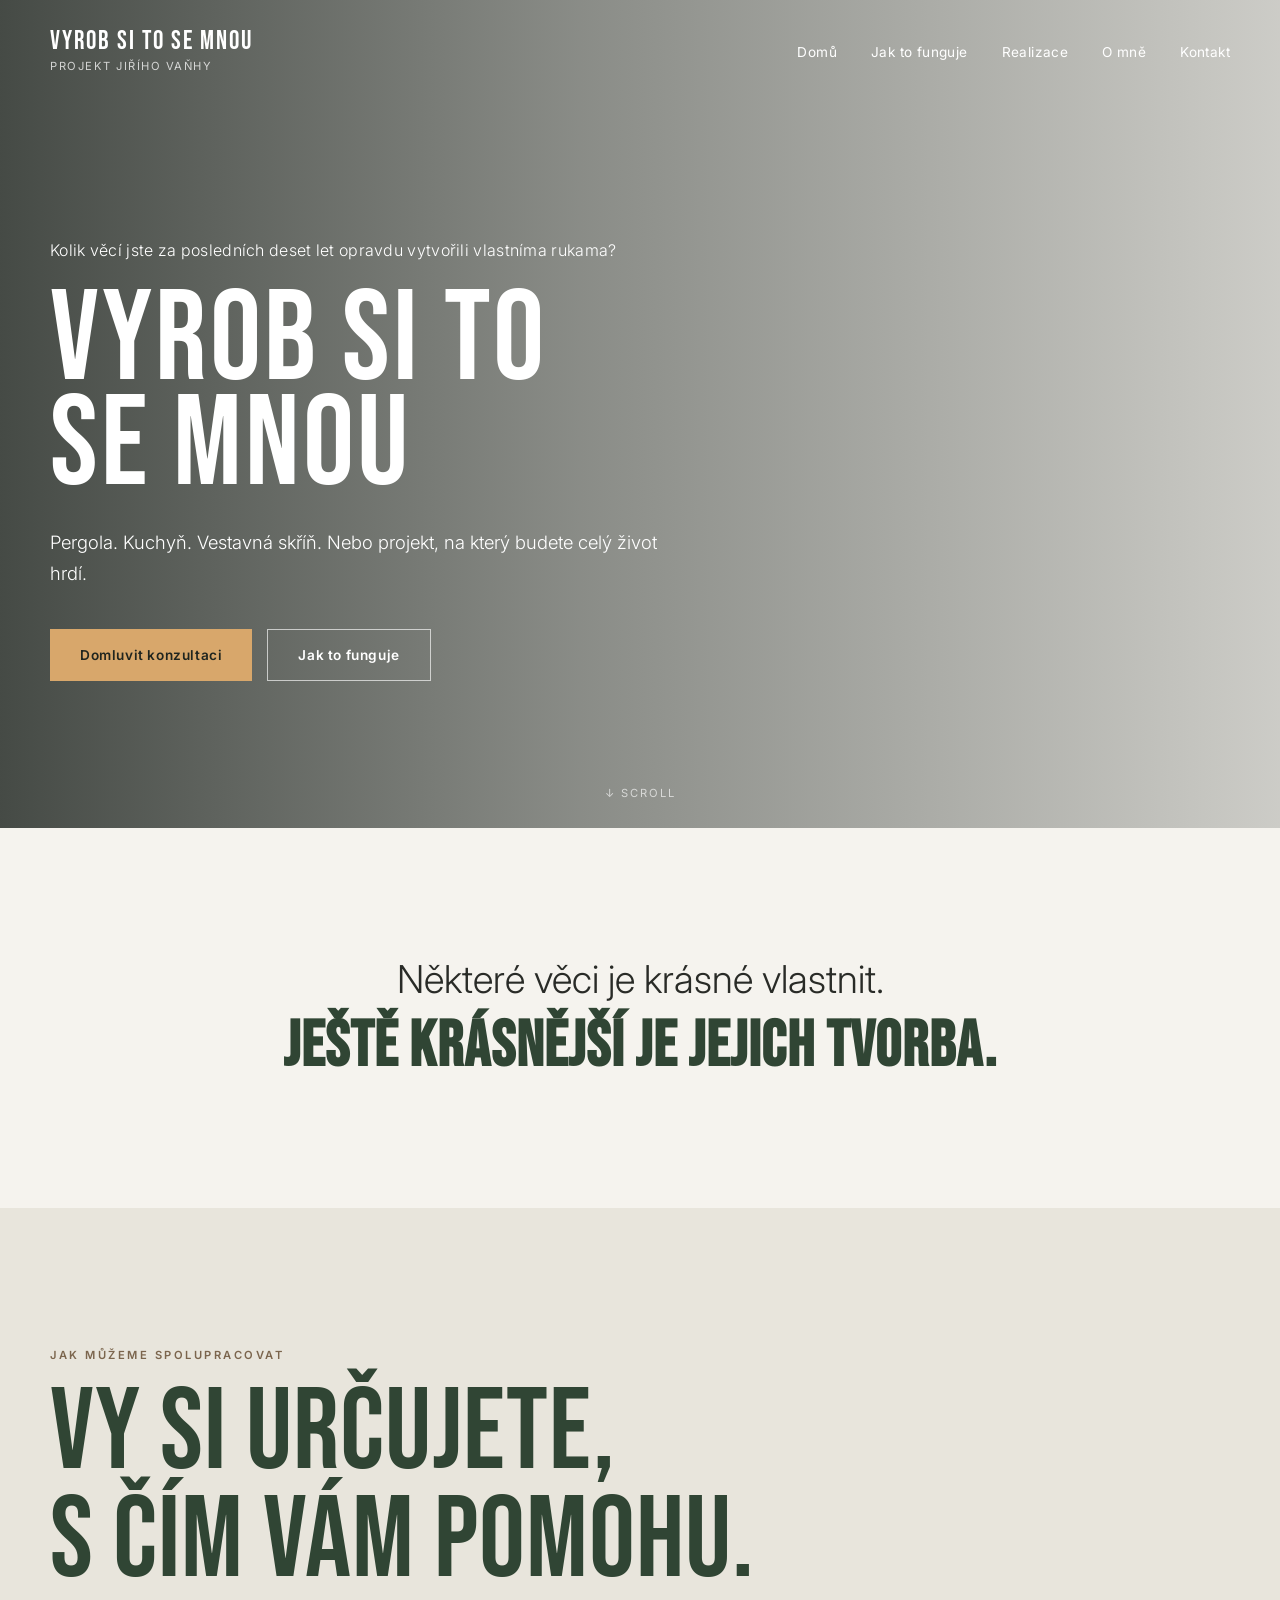
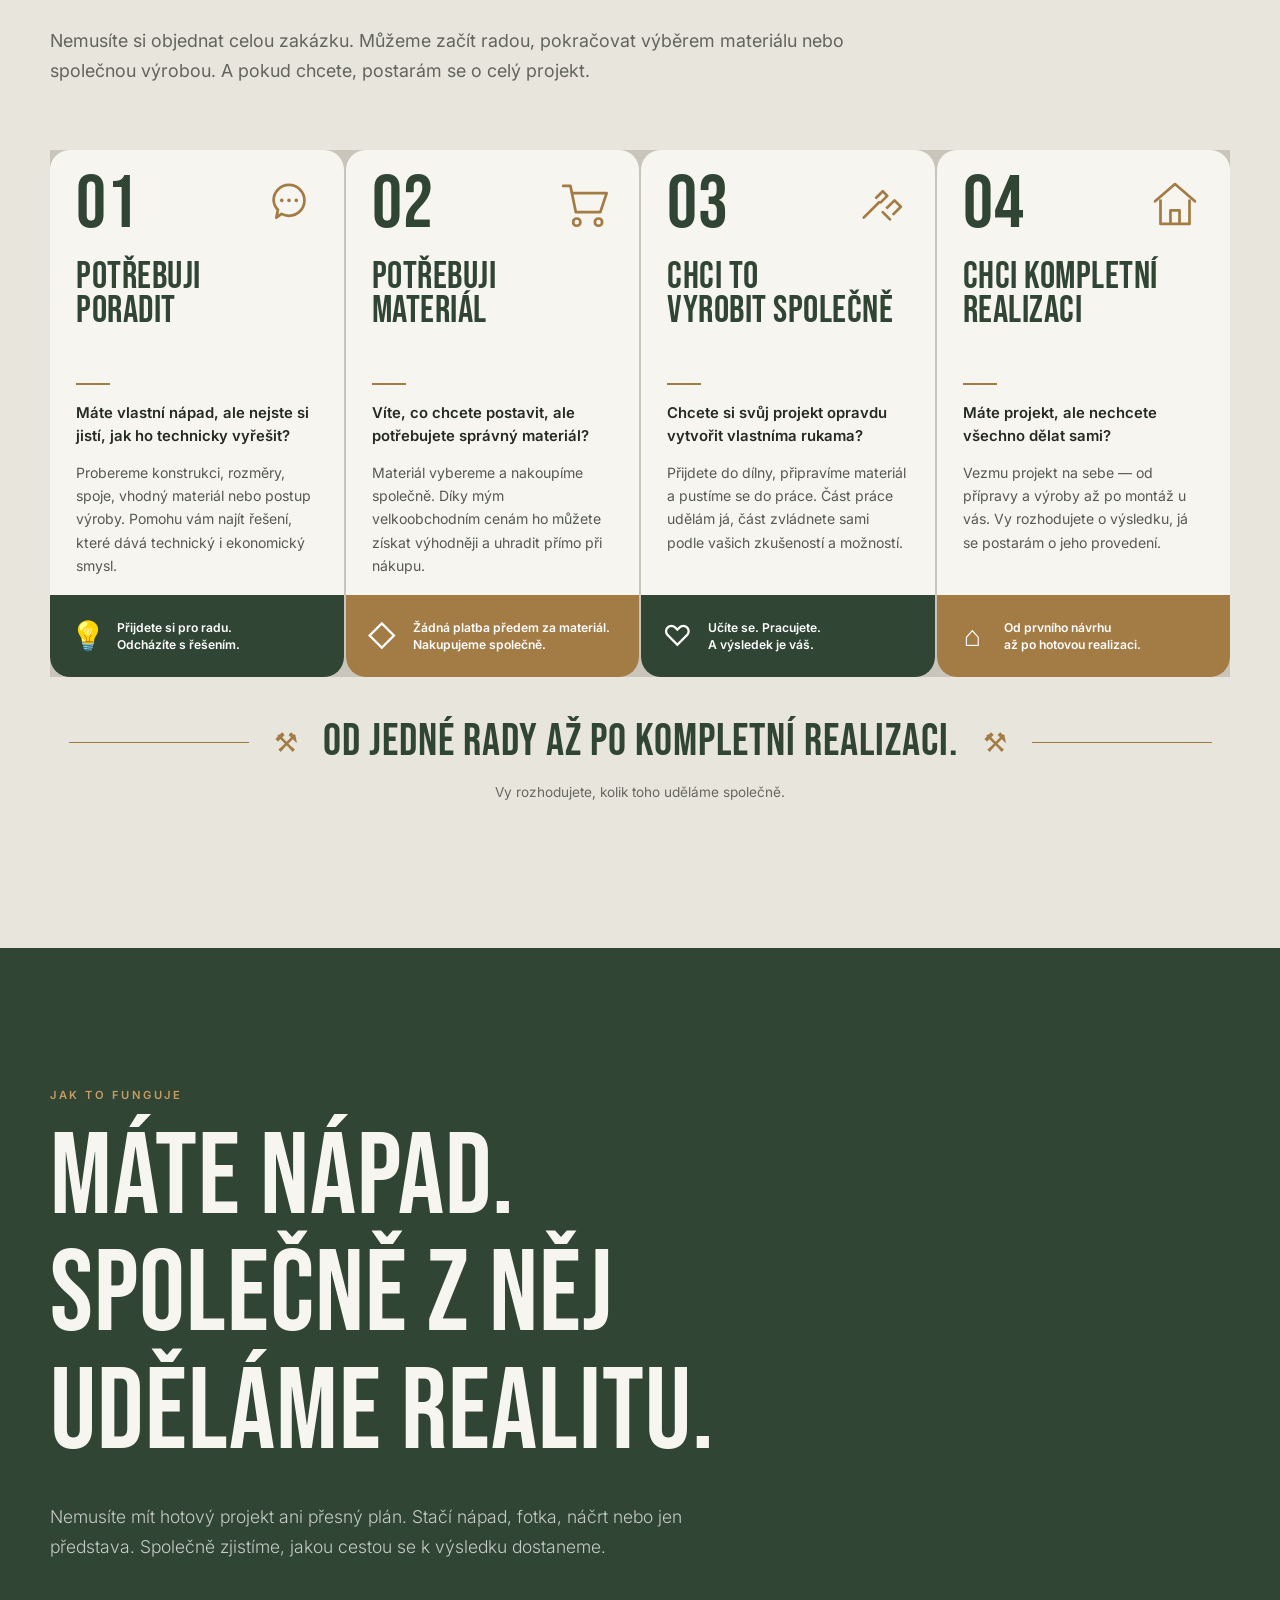
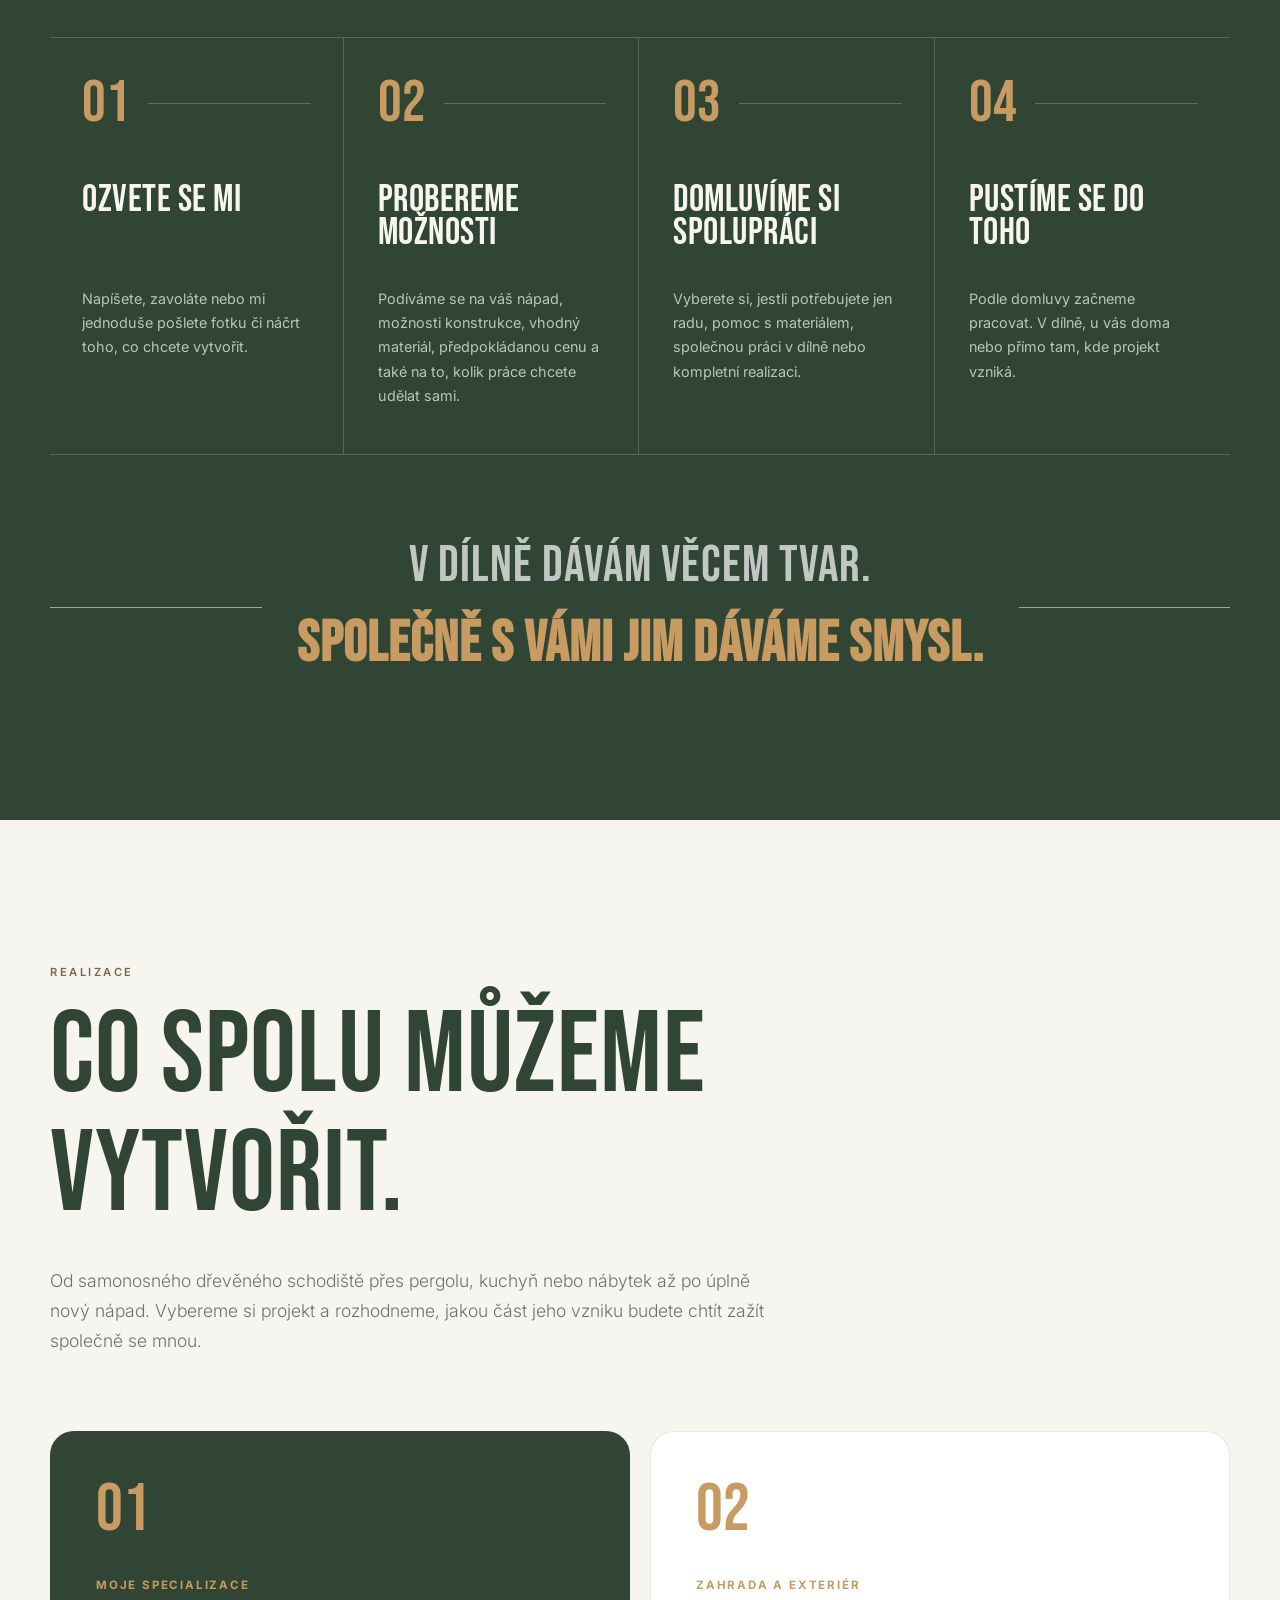
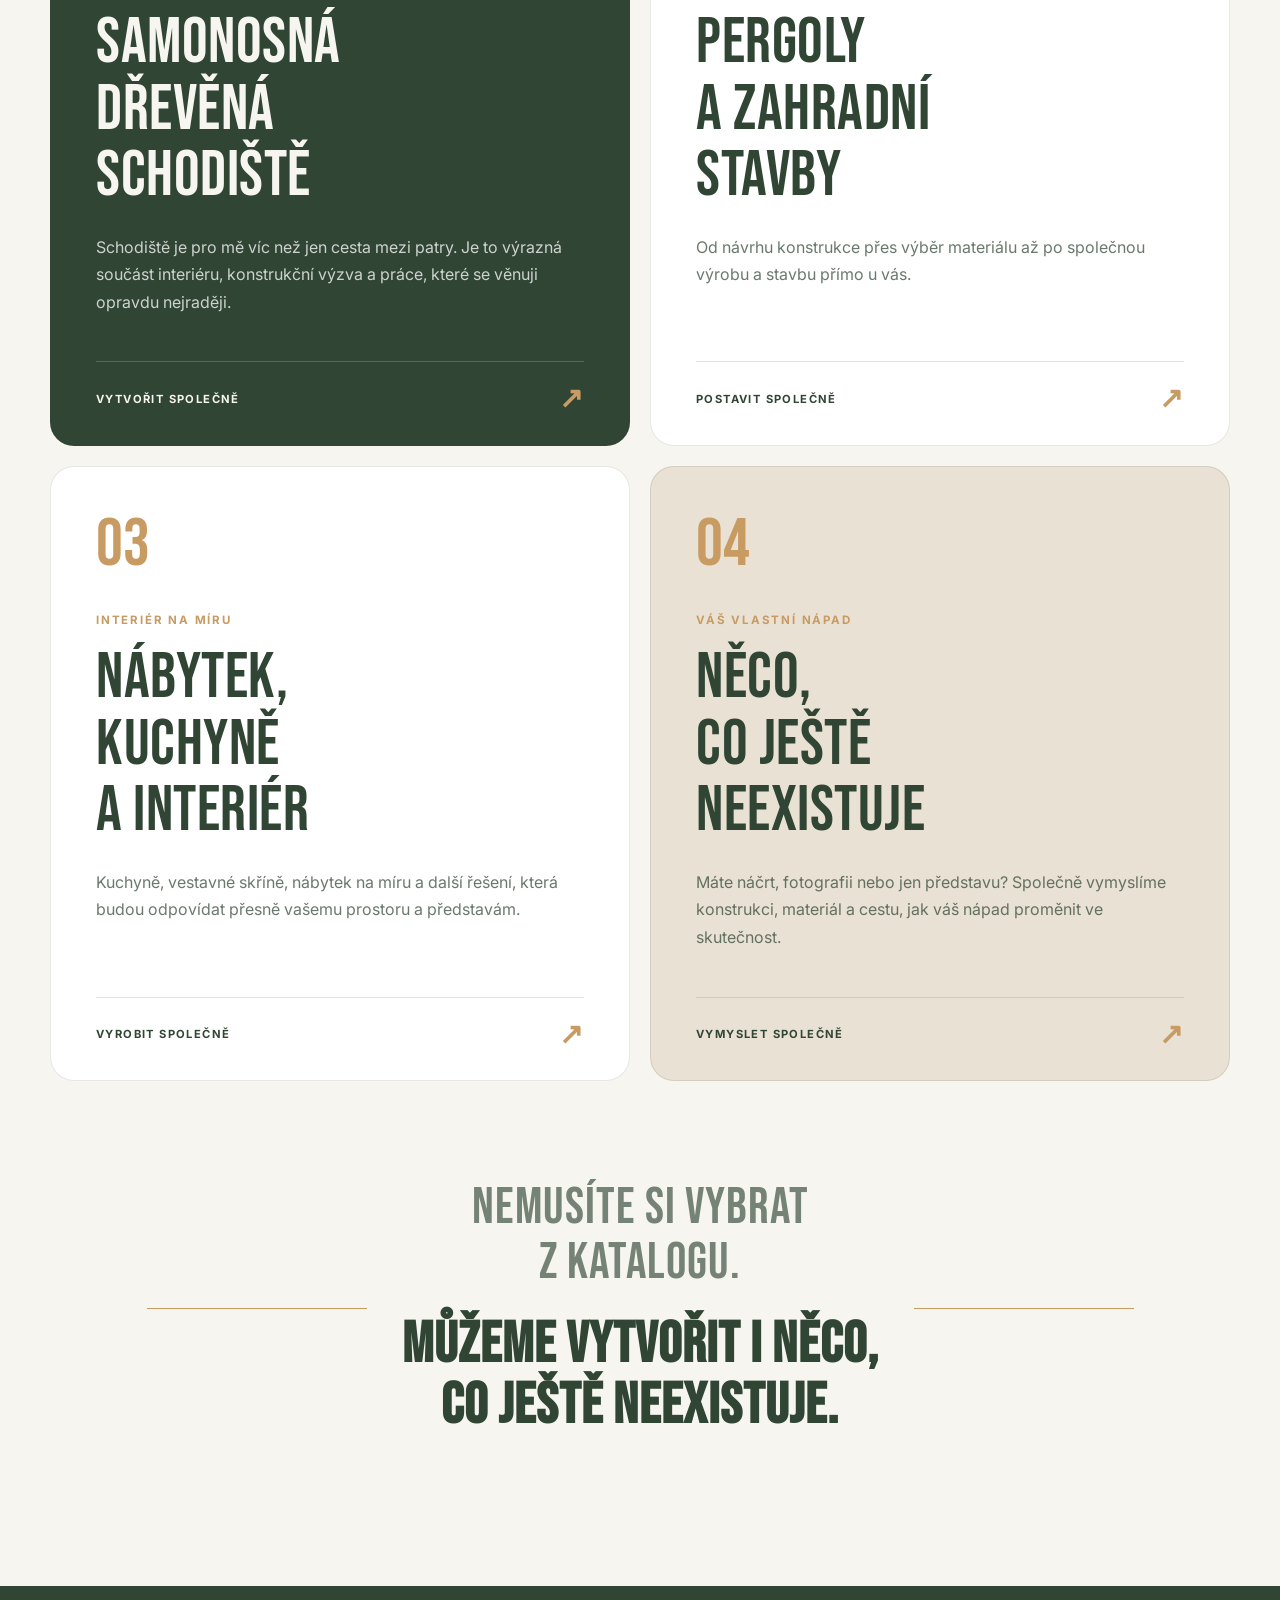
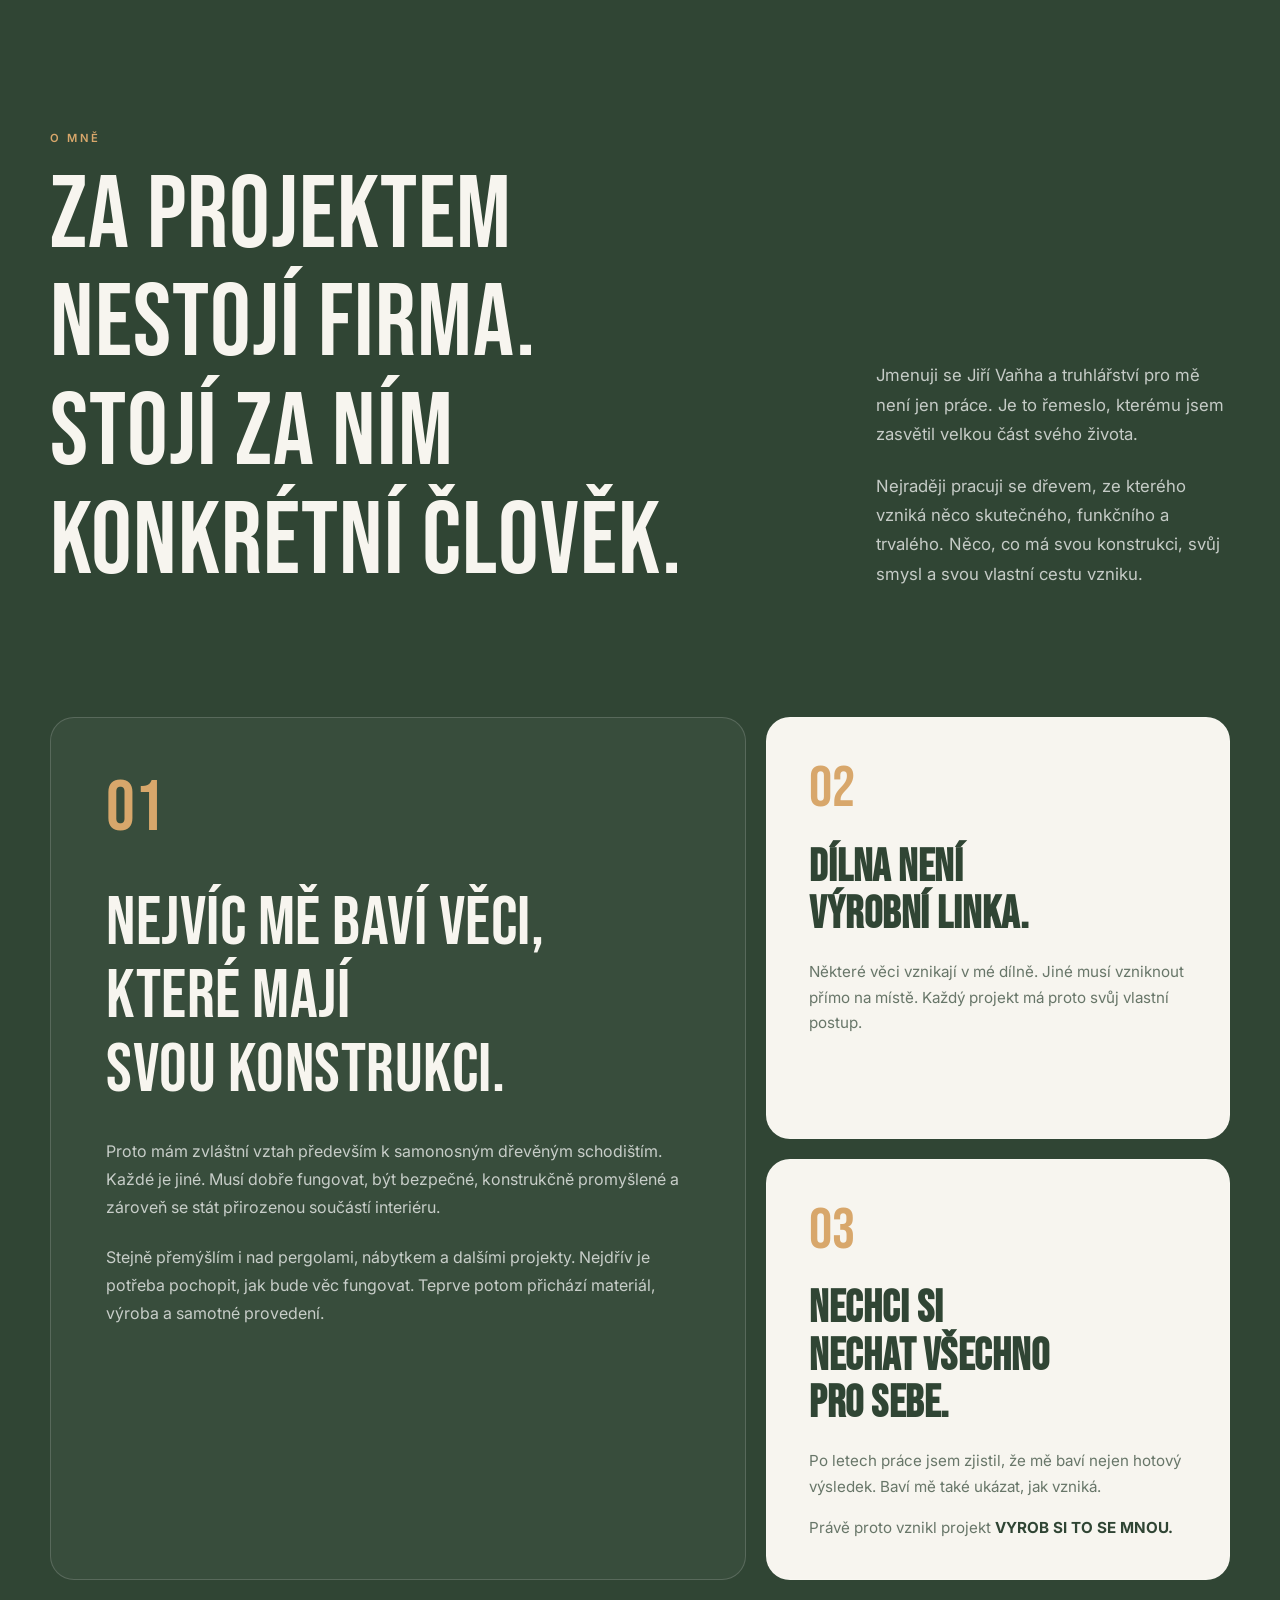
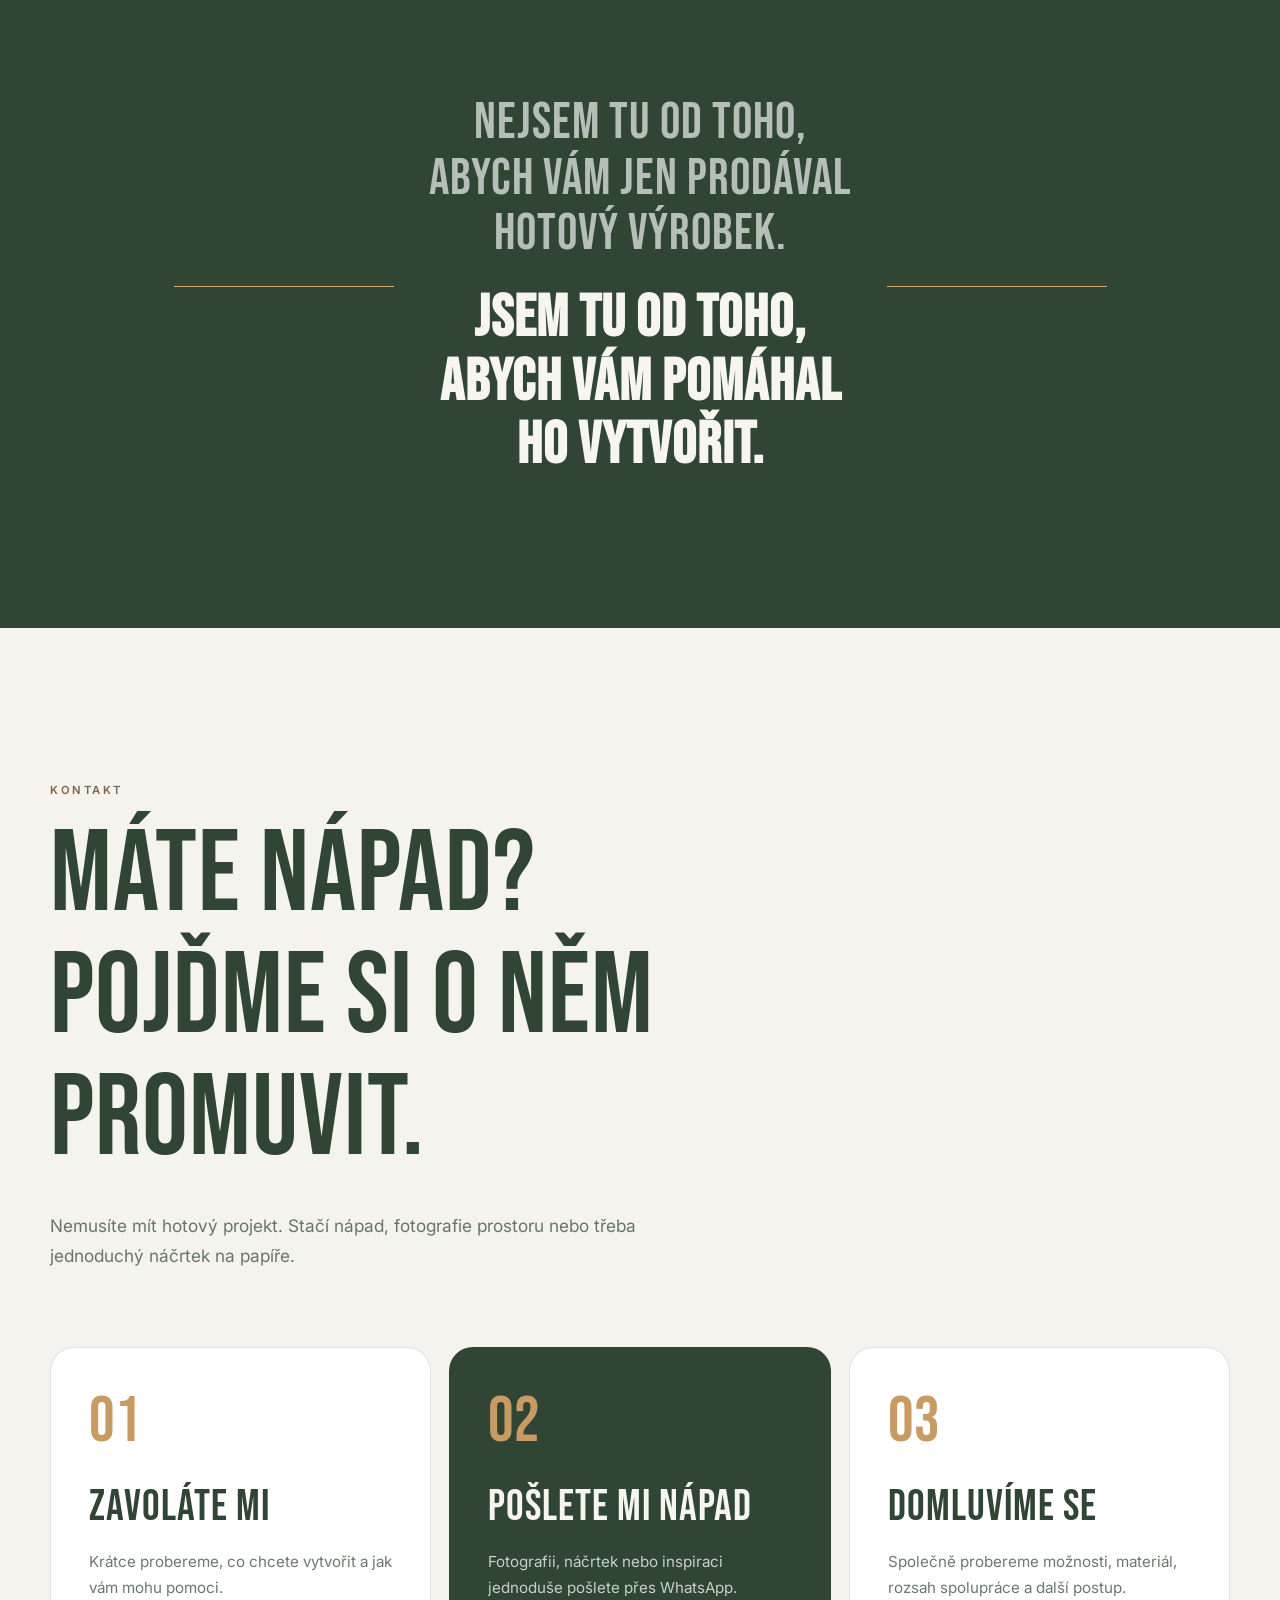
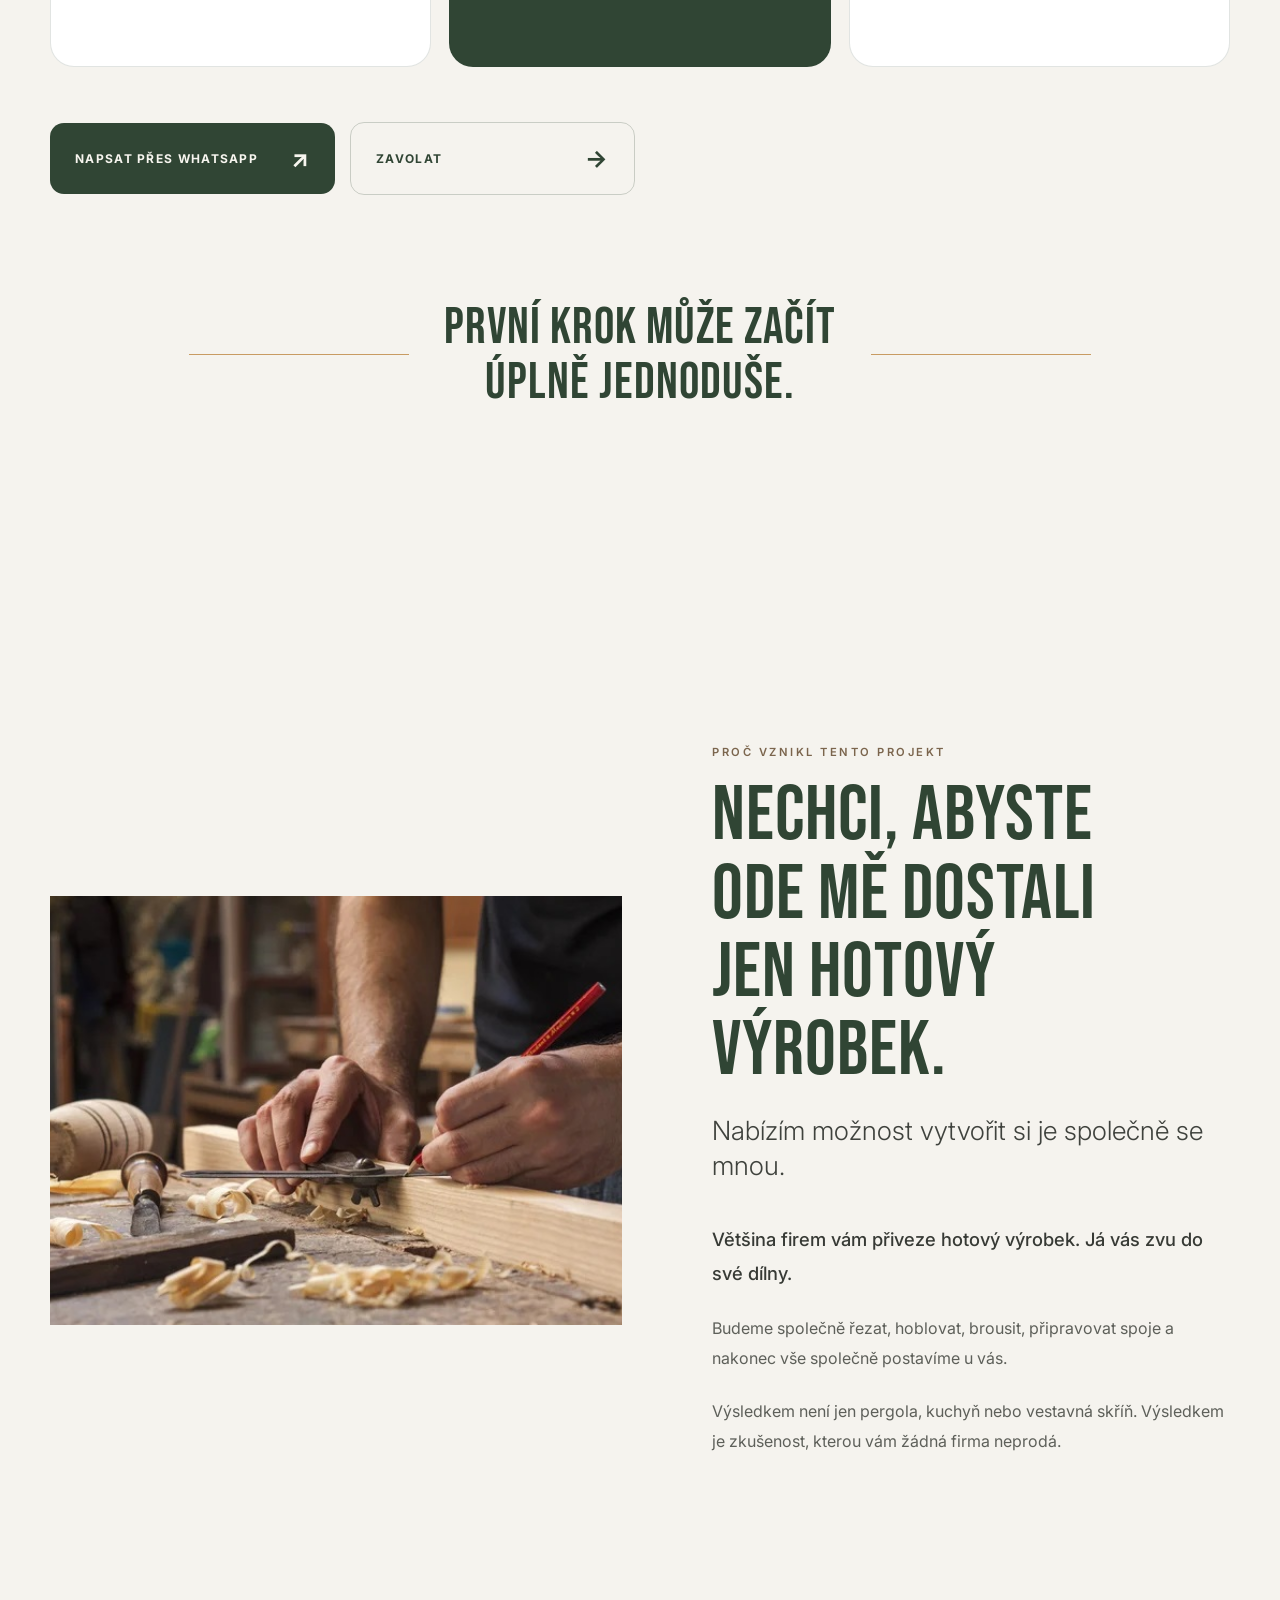
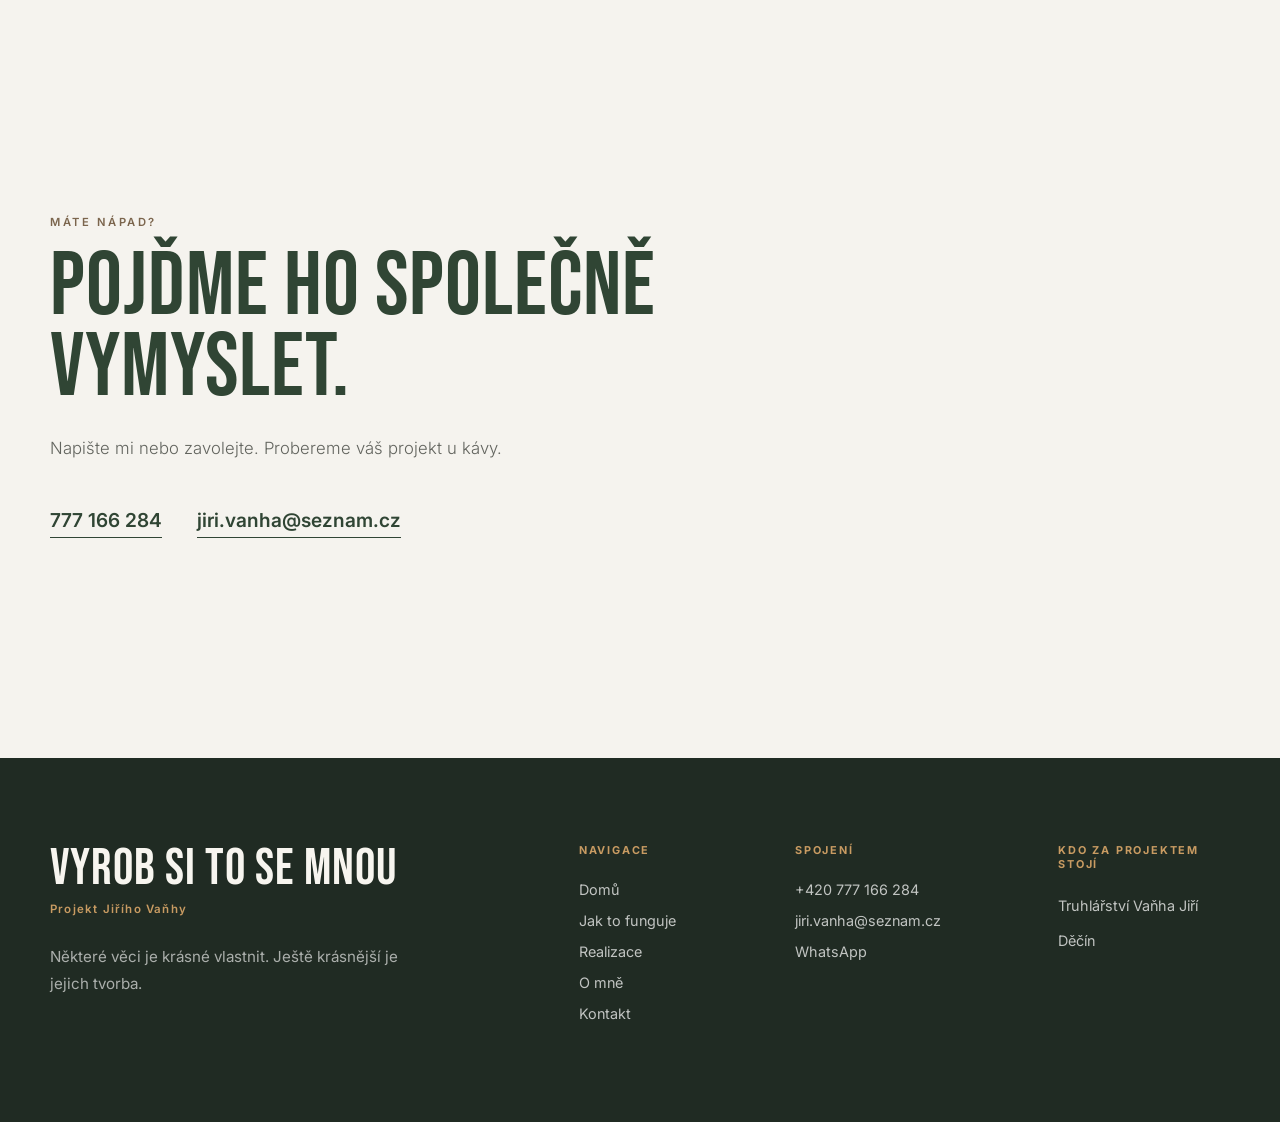
==== commit ecbdffee: "kontakt" ====
--- a/index.html
+++ b/index.html
@@ -1079,6 +1079,340 @@
 </section>
 
 <!-- =========================================================
+     O MNĚ
+========================================================== -->
+
+<section class="about" id="o-mne">
+
+    <div class="container">
+
+
+        <!-- HLAVNÍ ÚVOD -->
+
+        <div class="about__hero">
+
+            <div class="about__intro">
+
+                <span class="section-label">
+                    O MNĚ
+                </span>
+
+                <h2>
+                    ZA PROJEKTEM
+                    <br>
+                    NESTOJÍ FIRMA.
+                    <br>
+                    STOJÍ ZA NÍM
+                    <br>
+                    KONKRÉTNÍ ČLOVĚK.
+                </h2>
+
+            </div>
+
+
+            <div class="about__lead">
+
+                <p>
+                    Jmenuji se Jiří Vaňha a truhlářství pro mě
+                    není jen práce. Je to řemeslo, kterému jsem
+                    zasvětil velkou část svého života.
+                </p>
+
+                <p>
+                    Nejraději pracuji se dřevem, ze kterého vzniká
+                    něco skutečného, funkčního a trvalého.
+                    Něco, co má svou konstrukci, svůj smysl
+                    a svou vlastní cestu vzniku.
+                </p>
+
+            </div>
+
+        </div>
+
+
+        <!-- HLAVNÍ ČÁST -->
+
+        <div class="about__story">
+
+
+            <!-- LEVÁ ČÁST -->
+
+            <div class="about__story-main">
+
+                <div class="about__number">
+                    <span>01</span>
+                </div>
+
+                <h3>
+                    NEJVÍC MĚ BAVÍ VĚCI,
+                    <br>
+                    KTERÉ MAJÍ
+                    <br>
+                    SVOU KONSTRUKCI.
+                </h3>
+
+                <p>
+                    Proto mám zvláštní vztah především k samonosným
+                    dřevěným schodištím. Každé je jiné. Musí dobře
+                    fungovat, být bezpečné, konstrukčně promyšlené
+                    a zároveň se stát přirozenou součástí interiéru.
+                </p>
+
+                <p>
+                    Stejně přemýšlím i nad pergolami, nábytkem
+                    a dalšími projekty. Nejdřív je potřeba pochopit,
+                    jak bude věc fungovat. Teprve potom přichází
+                    materiál, výroba a samotné provedení.
+                </p>
+
+            </div>
+
+
+            <!-- PRAVÁ ČÁST -->
+
+            <div class="about__story-side">
+
+                <div class="about__detail">
+
+                    <span class="about__detail-number">
+                        02
+                    </span>
+
+                    <h4>
+                        DÍLNA NENÍ
+                        <br>
+                        VÝROBNÍ LINKA.
+                    </h4>
+
+                    <p>
+                        Některé věci vznikají v mé dílně.
+                        Jiné musí vzniknout přímo na místě.
+                        Každý projekt má proto svůj vlastní postup.
+                    </p>
+
+                </div>
+
+
+                <div class="about__detail">
+
+                    <span class="about__detail-number">
+                        03
+                    </span>
+
+                    <h4>
+                        NECHCI SI
+                        <br>
+                        NECHAT VŠECHNO
+                        <br>
+                        PRO SEBE.
+                    </h4>
+
+                    <p>
+                        Po letech práce jsem zjistil, že mě baví
+                        nejen hotový výsledek. Baví mě také ukázat,
+                        jak vzniká.
+                    </p>
+
+                    <p>
+                        Právě proto vznikl projekt
+                        <strong>VYROB SI TO SE MNOU.</strong>
+                    </p>
+
+                </div>
+
+            </div>
+
+        </div>
+
+
+        <!-- ZÁVĚREČNÉ MOTTO -->
+
+        <div class="about__statement">
+
+            <span class="about__statement-line"></span>
+
+            <div>
+
+                <p>
+                    NEJSEM TU OD TOHO,
+                    <br>
+                    ABYCH VÁM JEN PRODÁVAL
+                    <br>
+                    HOTOVÝ VÝROBEK.
+                </p>
+
+                <strong>
+                    JSEM TU OD TOHO,
+                    <br>
+                    ABYCH VÁM POMÁHAL
+                    <br>
+                    HO VYTVOŘIT.
+                </strong>
+
+            </div>
+
+            <span class="about__statement-line"></span>
+
+        </div>
+
+
+    </div>
+
+</section>
+
+<!-- =========================================================
+     KONTAKT
+========================================================== -->
+
+<section class="contact" id="kontakt">
+
+    <div class="container">
+
+        <!-- ÚVOD -->
+
+        <div class="contact__intro">
+
+            <span class="section-label">
+                KONTAKT
+            </span>
+
+            <h2>
+                MÁTE NÁPAD?
+                <br>
+                POJĎME SI O NĚM
+                <br>
+                PROMUVIT.
+            </h2>
+
+            <p>
+                Nemusíte mít hotový projekt. Stačí nápad,
+                fotografie prostoru nebo třeba jednoduchý náčrtek
+                na papíře.
+            </p>
+
+        </div>
+
+
+        <!-- POSTUP -->
+
+        <div class="contact__steps">
+
+            <!-- 01 -->
+
+            <article class="contact__step">
+
+                <span class="contact__number">
+                    01
+                </span>
+
+                <h3>
+                    ZAVOLÁTE MI
+                </h3>
+
+                <p>
+                    Krátce probereme, co chcete vytvořit
+                    a jak vám mohu pomoci.
+                </p>
+
+            </article>
+
+
+            <!-- 02 -->
+
+            <article class="contact__step contact__step--featured">
+
+                <span class="contact__number">
+                    02
+                </span>
+
+                <h3>
+                    POŠLETE MI NÁPAD
+                </h3>
+
+                <p>
+                    Fotografii, náčrtek nebo inspiraci
+                    jednoduše pošlete přes WhatsApp.
+                </p>
+
+            </article>
+
+
+            <!-- 03 -->
+
+            <article class="contact__step">
+
+                <span class="contact__number">
+                    03
+                </span>
+
+                <h3>
+                    DOMLUVÍME SE
+                </h3>
+
+                <p>
+                    Společně probereme možnosti, materiál,
+                    rozsah spolupráce a další postup.
+                </p>
+
+            </article>
+
+        </div>
+
+
+        <!-- TLAČÍTKA -->
+
+        <div class="contact__actions">
+
+            <!-- SEM POZDĚJI DOPLNÍME TVÉ TELEFONNÍ ČÍSLO -->
+
+            <a href="https://wa.me/420777166284https://wa.me/420777166284"
+               class="contact__button contact__button--whatsapp">
+
+                NAPSAT PŘES WHATSAPP
+
+                <span>
+                    ↗
+                </span>
+
+            </a>
+
+
+            <a href="tel:+420777166284"
+        
+               class="contact__button contact__button--phone">
+
+                ZAVOLAT
+
+                <span>
+                    →
+                </span>
+
+            </a>
+
+        </div>
+
+
+        <!-- ZÁVĚREČNÁ VĚTA -->
+
+        <div class="contact__statement">
+
+            <span class="contact__statement-line"></span>
+
+            <p>
+                PRVNÍ KROK MŮŽE ZAČÍT
+                <br>
+                ÚPLNĚ JEDNODUŠE.
+            </p>
+
+            <span class="contact__statement-line"></span>
+
+        </div>
+
+    </div>
+
+</section>
+
+<!-- =========================================================
      O PROJEKTU
 ========================================================== -->
 
@@ -1244,36 +1578,93 @@
 
 <footer class="footer">
 
-    <div class="container footer__inner">
-
-
-        <div>
-
-            <strong>
+    <div class="container footer__top">
+
+    <!-- ZNAČKA -->
+
+    <div class="footer__brand">
+
+        <a href="#top" class="footer__logo">
+
+            <span class="footer__logo-title">
                 VYROB SI TO SE MNOU
-            </strong>
-
-            <p>
+            </span>
+
+            <span class="footer__logo-subtitle">
                 Projekt Jiřího Vaňhy
-            </p>
-
-        </div>
-
-
-        <div>
-
-            <p>
-                Truhlářství Vaňha Jiří
-            </p>
-
-            <p>
-                Děčín
-            </p>
-
-        </div>
-
+            </span>
+
+        </a>
+
+        <p>
+            Některé věci je krásné vlastnit.
+            Ještě krásnější je jejich tvorba.
+        </p>
 
     </div>
+
+
+    <!-- NAVIGACE -->
+
+    <nav class="footer__nav">
+
+        <span class="footer__heading">
+            NAVIGACE
+        </span>
+
+        <a href="#top">Domů</a>
+        <a href="#jak-to-funguje">Jak to funguje</a>
+        <a href="#realizace">Realizace</a>
+        <a href="#o-mne">O mně</a>
+        <a href="#kontakt">Kontakt</a>
+
+    </nav>
+
+
+    <!-- SPOJENÍ -->
+
+    <div class="footer__contact">
+
+        <span class="footer__heading">
+            SPOJENÍ
+        </span>
+
+        <a href="tel:+420777166284">
+            +420 777 166 284
+        </a>
+
+        <a href="mailto:jiri.vanha@seznam.cz">
+            jiri.vanha@seznam.cz
+        </a>
+
+        <a href="https://wa.me/420777166284"
+           target="_blank"
+           rel="noopener">
+            WhatsApp
+        </a>
+
+    </div>
+
+
+    <!-- FIRMA -->
+
+    <div class="footer__company">
+
+        <span class="footer__heading">
+            KDO ZA PROJEKTEM STOJÍ
+        </span>
+
+        <p>
+            Truhlářství Vaňha Jiří
+        </p>
+
+        <p>
+            Děčín
+        </p>
+
+    </div>
+
+</div>
 
 </footer>
 
--- a/css/style.css
+++ b/css/style.css
@@ -1348,10 +1348,859 @@
 
 }
 
-
 /* ============================================================
    10. O MNĚ
    ============================================================ */
+
+.about {
+    padding: 140px 0 150px;
+
+    background: #304534;
+
+    color: #f7f5ef;
+}
+/* ============================================================
+   11. KONTAKT
+   ============================================================ */
+
+.contact {
+    padding: 140px 0 150px;
+
+    background: #f7f5ef;
+    color: #304534;
+}
+
+
+/* ÚVOD */
+
+.contact__intro {
+    max-width: 900px;
+
+    margin-bottom: 75px;
+}
+
+.contact__intro h2 {
+    margin: 0 0 30px;
+
+    font-family: 'Bebas Neue', sans-serif;
+    font-size: clamp(5rem, 9vw, 9rem);
+    line-height: 1.06;
+    letter-spacing: 1px;
+
+    color: #304534;
+}
+
+.contact__intro p {
+    max-width: 650px;
+    margin: 0;
+
+    font-family: 'Inter', sans-serif;
+    font-size: 1.08rem;
+    line-height: 1.75;
+
+    color: rgba(48, 69, 52, .72);
+}
+
+
+/* KROKY */
+
+.contact__steps {
+    display: grid;
+
+    grid-template-columns: repeat(3, minmax(0, 1fr));
+
+    gap: 18px;
+
+    margin-bottom: 55px;
+}
+
+.contact__step {
+    min-height: 320px;
+
+    padding: 42px 38px;
+
+    border: 1px solid rgba(48, 69, 52, .14);
+    border-radius: 24px;
+
+    background: #ffffff;
+}
+
+.contact__step--featured {
+    background: #304534;
+}
+
+.contact__number {
+    display: block;
+
+    margin-bottom: 30px;
+
+    font-family: 'Bebas Neue', sans-serif;
+    font-size: 4rem;
+    line-height: 1;
+
+    color: #c89b62;
+}
+
+.contact__step h3 {
+    margin: 0 0 18px;
+
+    font-family: 'Bebas Neue', sans-serif;
+    font-size: clamp(2.5rem, 3.4vw, 3.8rem);
+    line-height: 1.08;
+
+    color: #304534;
+}
+
+.contact__step p {
+    margin: 0;
+
+    font-size: .95rem;
+    line-height: 1.72;
+
+    color: rgba(48, 69, 52, .72);
+}
+
+
+/* ZVÝRAZNĚNÝ WHATSAPP KROK */
+
+.contact__step--featured h3 {
+    color: #f7f5ef;
+}
+
+.contact__step--featured p {
+    color: rgba(255, 255, 255, .74);
+}
+
+
+/* TLAČÍTKA */
+
+.contact__actions {
+    display: flex;
+
+    gap: 15px;
+
+    align-items: center;
+}
+
+.contact__button {
+    display: inline-flex;
+
+    align-items: center;
+    justify-content: space-between;
+
+    min-width: 285px;
+
+    padding: 21px 25px;
+
+    border-radius: 14px;
+
+    font-family: 'Inter', sans-serif;
+    font-size: .75rem;
+    font-weight: 700;
+    letter-spacing: 1.3px;
+
+    text-decoration: none;
+
+    transition:
+        transform .25s ease,
+        background .25s ease,
+        color .25s ease;
+}
+
+.contact__button span {
+    font-size: 1.5rem;
+}
+
+.contact__button--whatsapp {
+    background: #304534;
+    color: #f7f5ef;
+}
+
+.contact__button--phone {
+    border: 1px solid rgba(48, 69, 52, .22);
+
+    color: #304534;
+}
+
+.contact__button:hover {
+    transform: translateY(-3px);
+}
+
+
+/* ZÁVĚREČNÁ VĚTA */
+
+.contact__statement {
+    display: flex;
+
+    align-items: center;
+    justify-content: center;
+
+    gap: 35px;
+
+    padding-top: 105px;
+
+    text-align: center;
+}
+
+.contact__statement-line {
+    flex: 1;
+
+    max-width: 220px;
+
+    height: 1px;
+
+    background: #c89b62;
+}
+
+.contact__statement p {
+    margin: 0;
+
+    font-family: 'Bebas Neue', sans-serif;
+    font-size: clamp(2.3rem, 4vw, 4rem);
+    line-height: 1.08;
+    letter-spacing: 1px;
+
+    color: #304534;
+}
+
+
+/* ============================================================
+   TABLET
+   ============================================================ */
+
+@media (max-width: 1100px) {
+
+    .contact {
+        padding: 115px 0 125px;
+    }
+
+    .contact__step {
+        padding: 35px 28px;
+    }
+
+}
+
+
+/* ============================================================
+   MOBIL
+   ============================================================ */
+
+@media (max-width: 767px) {
+
+    .contact {
+        padding: 85px 0 95px;
+    }
+
+    .contact__intro {
+        margin-bottom: 50px;
+    }
+
+    .contact__intro h2 {
+        font-size: 4.3rem;
+        line-height: 1.08;
+    }
+
+    .contact__intro p {
+        font-size: .95rem;
+    }
+
+
+    /* KROKY */
+
+    .contact__steps {
+        grid-template-columns: 1fr;
+
+        gap: 15px;
+
+        margin-bottom: 35px;
+    }
+
+    .contact__step {
+        min-height: auto;
+
+        padding: 35px 28px;
+
+        border-radius: 20px;
+    }
+
+    .contact__number {
+        margin-bottom: 24px;
+
+        font-size: 3.6rem;
+    }
+
+    .contact__step h3 {
+        font-size: 3.2rem;
+        line-height: 1.1;
+    }
+
+
+    /* TLAČÍTKA */
+
+    .contact__actions {
+        flex-direction: column;
+
+        align-items: stretch;
+    }
+
+    .contact__button {
+        width: 100%;
+        min-width: 0;
+    }
+
+
+    /* ZÁVĚREČNÁ VĚTA */
+
+    .contact__statement {
+        gap: 15px;
+
+        padding-top: 70px;
+    }
+
+    .contact__statement-line {
+        max-width: 35px;
+    }
+
+    .contact__statement p {
+        font-size: 2.15rem;
+        line-height: 1.1;
+    }
+
+}
+
+
+/* ============================================================
+   MALÉ TELEFONY
+   ============================================================ */
+
+@media (max-width: 390px) {
+
+    .contact {
+        padding: 75px 0 80px;
+    }
+
+    .contact__intro h2 {
+        font-size: 3.65rem;
+        line-height: 1.1;
+    }
+
+    .contact__step {
+        padding: 30px 23px;
+    }
+
+    .contact__step h3 {
+        font-size: 2.8rem;
+    }
+
+    .contact__statement {
+        gap: 10px;
+
+        padding-top: 60px;
+    }
+
+    .contact__statement-line {
+        max-width: 22px;
+    }
+
+    .contact__statement p {
+        font-size: 1.9rem;
+    }
+
+}
+
+/* ============================================================
+   HLAVNÍ ÚVOD
+   ============================================================ */
+
+.about__hero {
+    display: grid;
+
+    grid-template-columns: minmax(0, 1.35fr) minmax(280px, .65fr);
+
+    gap: 90px;
+
+    align-items: end;
+
+    margin-bottom: 120px;
+}
+
+
+.about .section-label {
+    color: #d8a76b;
+}
+
+
+.about__intro h2 {
+    margin: 0;
+
+    font-family: 'Bebas Neue', sans-serif;
+    font-size: clamp(5rem, 8vw, 8.5rem);
+    line-height: 1.06;
+    letter-spacing: 1px;
+
+    color: #f7f5ef;
+}
+
+
+.about__lead {
+    padding-bottom: 8px;
+}
+
+
+.about__lead p {
+    margin: 0 0 22px;
+
+    font-family: 'Inter', sans-serif;
+    font-size: 1.05rem;
+    line-height: 1.75;
+
+    color: rgba(255, 255, 255, .72);
+}
+
+
+.about__lead p:last-child {
+    margin-bottom: 0;
+}
+
+
+/* ============================================================
+   HLAVNÍ PŘÍBĚH
+   ============================================================ */
+
+.about__story {
+    display: grid;
+
+    grid-template-columns: minmax(0, 1.2fr) minmax(300px, .8fr);
+
+    gap: 20px;
+
+    align-items: stretch;
+}
+
+
+/* ------------------------------------------------------------
+   LEVÁ HLAVNÍ ČÁST
+   ------------------------------------------------------------ */
+
+.about__story-main {
+    padding: 55px 55px 50px;
+
+    border: 1px solid rgba(255, 255, 255, .16);
+    border-radius: 24px;
+
+    background: rgba(255, 255, 255, .045);
+}
+
+
+.about__number {
+    margin-bottom: 42px;
+}
+
+
+.about__number span {
+    display: inline-block;
+
+    font-family: 'Bebas Neue', sans-serif;
+    font-size: 4.5rem;
+    line-height: 1;
+
+    color: #d8a76b;
+}
+
+
+.about__story-main h3 {
+    margin: 0 0 30px;
+
+    font-family: 'Bebas Neue', sans-serif;
+    font-size: clamp(3.8rem, 5.4vw, 6.2rem);
+    line-height: 1.06;
+    letter-spacing: .5px;
+
+    color: #f7f5ef;
+}
+
+
+.about__story-main p {
+    max-width: 720px;
+
+    margin: 0 0 22px;
+
+    font-family: 'Inter', sans-serif;
+    font-size: 1rem;
+    line-height: 1.75;
+
+    color: rgba(255, 255, 255, .72);
+}
+
+
+.about__story-main p:last-child {
+    margin-bottom: 0;
+}
+
+
+/* ------------------------------------------------------------
+   PRAVÁ ČÁST – 02 / 03
+   ------------------------------------------------------------ */
+
+.about__story-side {
+    display: grid;
+
+    grid-template-rows: repeat(2, 1fr);
+
+    gap: 20px;
+}
+
+
+.about__detail {
+    padding: 42px 42px 38px;
+
+    border: 1px solid rgba(255, 255, 255, .14);
+    border-radius: 24px;
+
+    background: #f7f5ef;
+
+    color: #304534;
+}
+
+
+.about__detail-number {
+    display: block;
+
+    margin-bottom: 26px;
+
+    font-family: 'Bebas Neue', sans-serif;
+    font-size: 3.6rem;
+    line-height: 1;
+
+    color: #d8a76b;
+}
+
+
+.about__detail h4 {
+    margin: 0 0 20px;
+
+    font-family: 'Bebas Neue', sans-serif;
+    font-size: clamp(2.4rem, 3.5vw, 3.8rem);
+    line-height: 1.06;
+    letter-spacing: .5px;
+
+    color: #304534;
+}
+
+
+.about__detail p {
+    margin: 0 0 16px;
+
+    font-family: 'Inter', sans-serif;
+    font-size: .95rem;
+    line-height: 1.7;
+
+    color: rgba(48, 69, 52, .72);
+}
+
+
+.about__detail p:last-child {
+    margin-bottom: 0;
+}
+
+
+.about__detail strong {
+    color: #304534;
+}
+
+
+/* ============================================================
+   ZÁVĚREČNÉ MOTTO
+   ============================================================ */
+
+.about__statement {
+    display: flex;
+
+    align-items: center;
+    justify-content: center;
+
+    gap: 35px;
+
+    padding-top: 115px;
+
+    text-align: center;
+}
+
+
+.about__statement-line {
+    flex: 1;
+
+    max-width: 220px;
+
+    height: 1px;
+
+    background: #d8a76b;
+}
+
+
+.about__statement p,
+.about__statement strong {
+    display: block;
+
+    margin: 0;
+
+    font-family: 'Bebas Neue', sans-serif;
+    line-height: 1.08;
+    letter-spacing: 1px;
+}
+
+
+.about__statement p {
+    font-size: clamp(2.2rem, 4vw, 3.7rem);
+
+    color: rgba(255, 255, 255, .65);
+}
+
+
+.about__statement strong {
+    margin-top: 26px;
+
+    font-size: clamp(2.5rem, 4.6vw, 4.4rem);
+
+    color: #f7f5ef;
+}
+
+
+/* ============================================================
+   TABLET
+   ============================================================ */
+
+@media (max-width: 1100px) {
+
+    .about {
+        padding: 115px 0 125px;
+    }
+
+
+    .about__hero {
+        gap: 60px;
+
+        margin-bottom: 90px;
+    }
+
+
+    .about__story-main {
+        padding: 45px 40px;
+    }
+
+
+    .about__detail {
+        padding: 35px 32px;
+    }
+
+}
+
+
+/* ============================================================
+   MOBIL
+   ============================================================ */
+
+@media (max-width: 767px) {
+
+    .about {
+        padding: 85px 0 95px;
+    }
+
+
+    /* HLAVNÍ ÚVOD */
+
+    .about__hero {
+        grid-template-columns: 1fr;
+
+        gap: 35px;
+
+        margin-bottom: 65px;
+    }
+
+
+    .about__intro h2 {
+        font-size: 4.3rem;
+        line-height: 1.08;
+    }
+
+
+    .about__lead {
+        padding-bottom: 0;
+    }
+
+
+    .about__lead p {
+        font-size: .95rem;
+        line-height: 1.7;
+    }
+
+
+    /* HLAVNÍ PŘÍBĚH */
+
+    .about__story {
+        grid-template-columns: 1fr;
+
+        gap: 15px;
+    }
+
+
+    .about__story-main {
+        padding: 38px 28px 34px;
+
+        border-radius: 20px;
+    }
+
+
+    .about__number {
+        margin-bottom: 30px;
+    }
+
+
+    .about__number span {
+        font-size: 3.8rem;
+    }
+
+
+    .about__story-main h3 {
+        margin-bottom: 22px;
+
+        font-size: 3.7rem;
+        line-height: 1.08;
+    }
+
+
+    .about__story-main p {
+        font-size: .92rem;
+        line-height: 1.7;
+    }
+
+
+    /* DETAILY 02 / 03 */
+
+    .about__story-side {
+        gap: 15px;
+    }
+
+
+    .about__detail {
+        padding: 34px 28px 30px;
+
+        border-radius: 20px;
+    }
+
+
+    .about__detail-number {
+        margin-bottom: 22px;
+
+        font-size: 3.3rem;
+    }
+
+
+    .about__detail h4 {
+        margin-bottom: 18px;
+
+        font-size: 3rem;
+        line-height: 1.08;
+    }
+
+
+    .about__detail p {
+        font-size: .9rem;
+        line-height: 1.7;
+    }
+
+
+    /* ZÁVĚREČNÉ MOTTO */
+
+    .about__statement {
+        gap: 15px;
+
+        padding-top: 70px;
+    }
+
+
+    .about__statement-line {
+        max-width: 35px;
+    }
+
+
+    .about__statement p {
+        font-size: 2.05rem;
+        line-height: 1.1;
+    }
+
+
+    .about__statement strong {
+        margin-top: 22px;
+
+        font-size: 2.3rem;
+        line-height: 1.1;
+    }
+
+}
+
+
+/* ============================================================
+   MALÉ TELEFONY
+   ============================================================ */
+
+@media (max-width: 390px) {
+
+    .about {
+        padding: 75px 0 80px;
+    }
+
+
+    .about__intro h2 {
+        font-size: 3.65rem;
+        line-height: 1.1;
+    }
+
+
+    .about__story-main {
+        padding: 32px 23px 28px;
+    }
+
+
+    .about__story-main h3 {
+        font-size: 3.15rem;
+        line-height: 1.1;
+    }
+
+
+    .about__detail {
+        padding: 30px 23px 27px;
+    }
+
+
+    .about__detail h4 {
+        font-size: 2.7rem;
+        line-height: 1.1;
+    }
+
+
+    .about__statement {
+        gap: 10px;
+
+        padding-top: 60px;
+    }
+
+
+    .about__statement-line {
+        max-width: 22px;
+    }
+
+
+    .about__statement p {
+        font-size: 1.8rem;
+    }
+
+
+    .about__statement strong {
+        font-size: 2rem;
+    }
+
+}
 
 .about-me {
     padding: 140px 0;
@@ -1410,36 +2259,232 @@
     opacity: .6;
 }
 
-
 /* ============================================================
    12. FOOTER
    ============================================================ */
 
 .footer {
-    padding: 55px 0;
+    padding: 85px 0 30px;
 
     background: #202b23;
-    color: white;
-}
-
-.footer__inner {
+    color: #f7f5ef;
+}
+
+
+/* ============================================================
+   HORNÍ ČÁST
+   ============================================================ */
+
+.footer__top {
+    display: grid;
+
+    grid-template-columns:
+        minmax(0, 1.5fr)
+        minmax(150px, .5fr)
+        minmax(180px, .65fr)
+        minmax(160px, .55fr);
+
+    gap: 60px;
+
+    padding-bottom: 70px;
+}
+
+
+/* ============================================================
+   ZNAČKA
+   ============================================================ */
+
+.footer__brand {
+    max-width: 420px;
+}
+
+
+.footer__logo {
+    display: inline-flex;
+    flex-direction: column;
+
+    margin-bottom: 28px;
+
+    text-decoration: none;
+    color: #f7f5ef;
+}
+
+
+.footer__logo-title {
+    font-family: 'Bebas Neue', sans-serif;
+    font-size: 3.2rem;
+    line-height: 1;
+    letter-spacing: 1px;
+}
+
+
+.footer__logo-subtitle {
+    margin-top: 8px;
+
+    font-family: 'Inter', sans-serif;
+    font-size: .72rem;
+    font-weight: 600;
+    letter-spacing: 1.2px;
+
+    color: #c89b62;
+}
+
+
+.footer__brand p {
+    max-width: 380px;
+
+    margin: 0;
+
+    font-family: 'Inter', sans-serif;
+    font-size: .95rem;
+    line-height: 1.75;
+
+    color: rgba(255, 255, 255, .62);
+}
+
+
+/* ============================================================
+   NAVIGACE, SPOJENÍ A FIRMA
+   ============================================================ */
+
+.footer__nav,
+.footer__contact,
+.footer__company {
     display: flex;
+    flex-direction: column;
+
+    align-items: flex-start;
+
+    gap: 14px;
+}
+
+
+.footer__heading {
+    margin-bottom: 10px;
+
+    font-family: 'Inter', sans-serif;
+    font-size: .68rem;
+    font-weight: 700;
+    letter-spacing: 1.8px;
+
+    color: #c89b62;
+}
+
+
+.footer__nav a,
+.footer__contact a {
+    font-family: 'Inter', sans-serif;
+    font-size: .9rem;
+
+    text-decoration: none;
+
+    color: rgba(255, 255, 255, .72);
+
+    transition: color .2s ease;
+}
+
+
+.footer__nav a:hover,
+.footer__contact a:hover {
+    color: #ffffff;
+}
+
+
+.footer__company p {
+    margin: 0;
+
+    font-family: 'Inter', sans-serif;
+    font-size: .9rem;
+    line-height: 1.5;
+
+    color: rgba(255, 255, 255, .72);
+}
+
+
+/* ============================================================
+   SPODNÍ ČÁST
+   ============================================================ */
+
+.footer__bottom {
+    display: flex;
+
     align-items: center;
     justify-content: space-between;
-    gap: 40px;
-}
-
-.footer strong {
-    font-family: 'Bebas Neue', sans-serif;
-    font-size: 1.8rem;
-    letter-spacing: 1px;
-}
-
-.footer p {
-    margin: 5px 0 0;
-
-    font-size: .8rem;
-    color: rgba(255,255,255,.55);
+
+    padding-top: 25px;
+
+    border-top: 1px solid rgba(255, 255, 255, .12);
+
+    font-family: 'Inter', sans-serif;
+    font-size: .68rem;
+    letter-spacing: .8px;
+
+    color: rgba(255, 255, 255, .42);
+}
+
+
+/* ============================================================
+   TABLET
+   ============================================================ */
+
+@media (max-width: 1100px) {
+
+    .footer__top {
+        grid-template-columns: repeat(2, 1fr);
+
+        gap: 50px 70px;
+    }
+
+}
+
+
+/* ============================================================
+   MOBIL
+   ============================================================ */
+
+@media (max-width: 767px) {
+
+    .footer {
+        padding: 70px 0 25px;
+    }
+
+
+    .footer__top {
+        grid-template-columns: 1fr;
+
+        gap: 45px;
+
+        padding-bottom: 50px;
+    }
+
+
+    .footer__logo-title {
+        font-size: 2.8rem;
+    }
+
+
+    .footer__brand p {
+        font-size: .9rem;
+    }
+
+
+    .footer__nav,
+    .footer__contact,
+    .footer__company {
+        gap: 13px;
+    }
+
+
+    .footer__bottom {
+        flex-direction: column;
+
+        align-items: flex-start;
+
+        gap: 8px;
+
+        font-size: .62rem;
+    }
+
 }
 
 
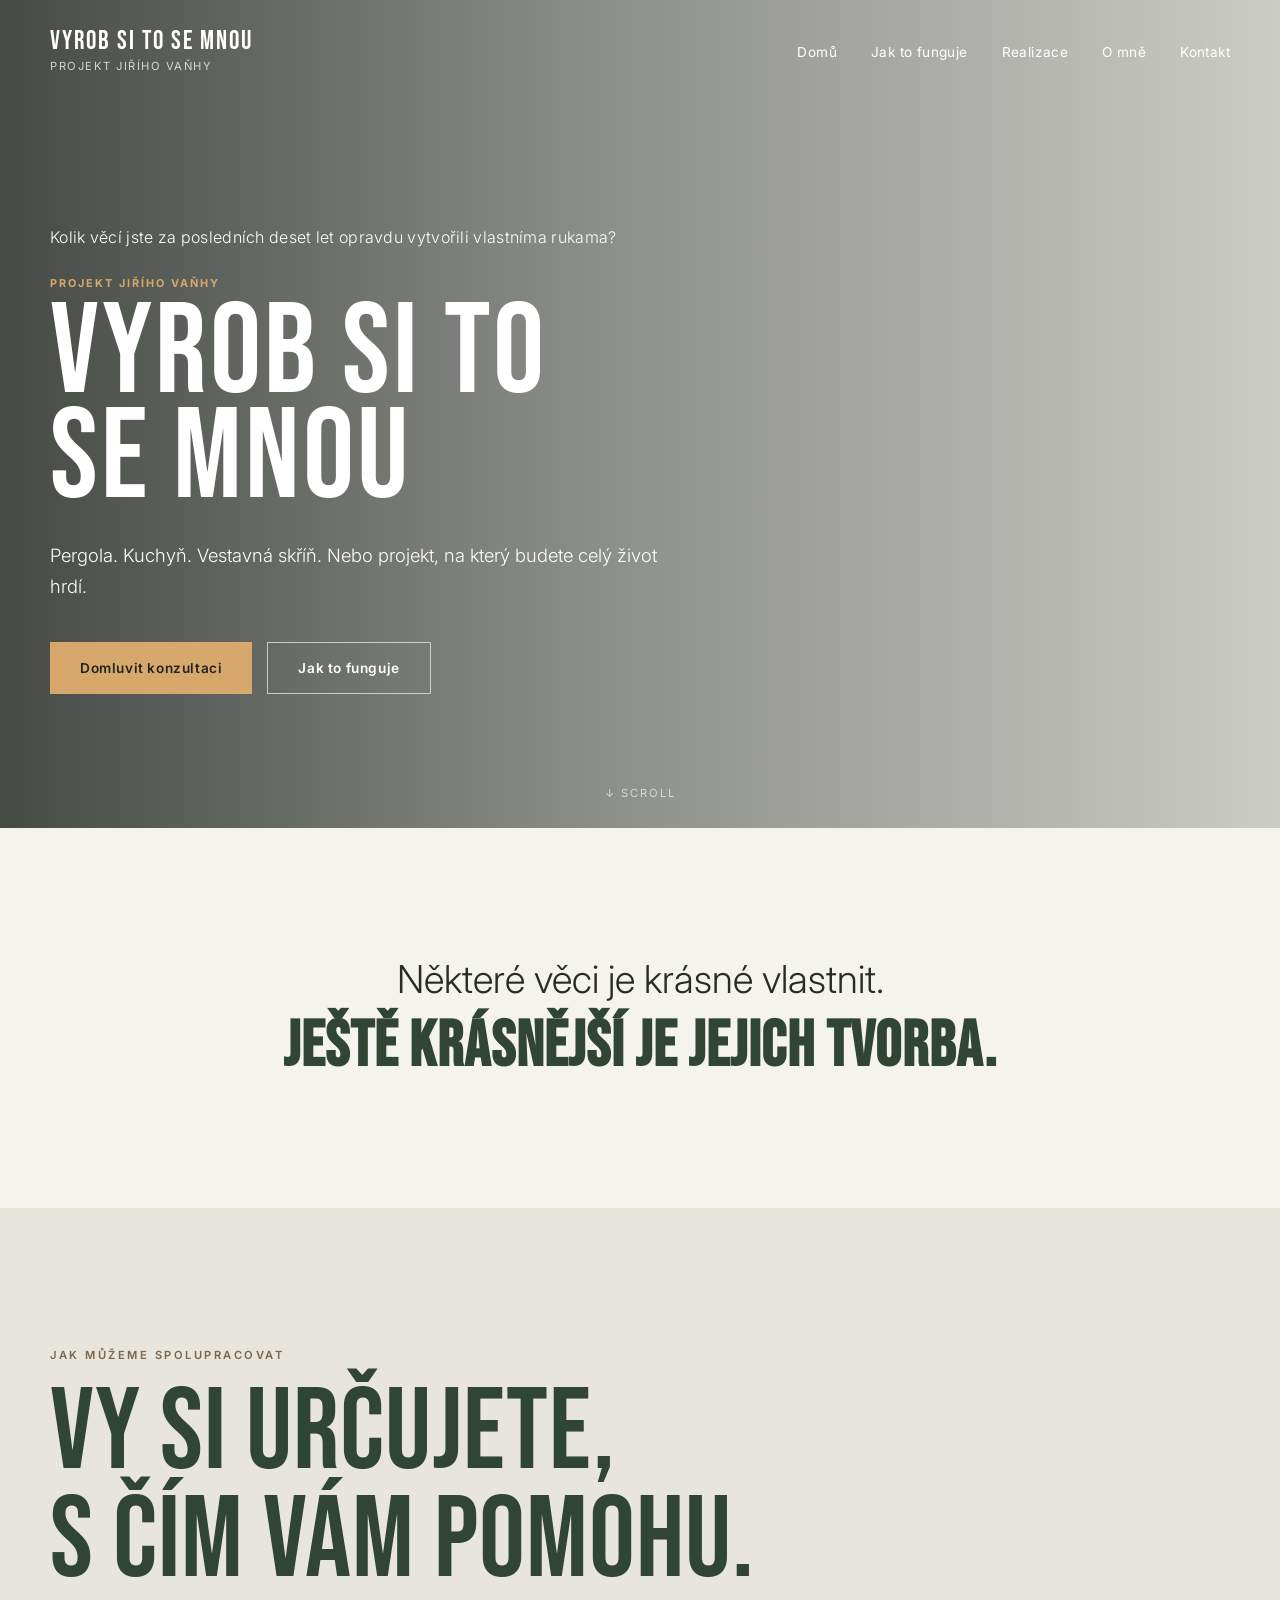
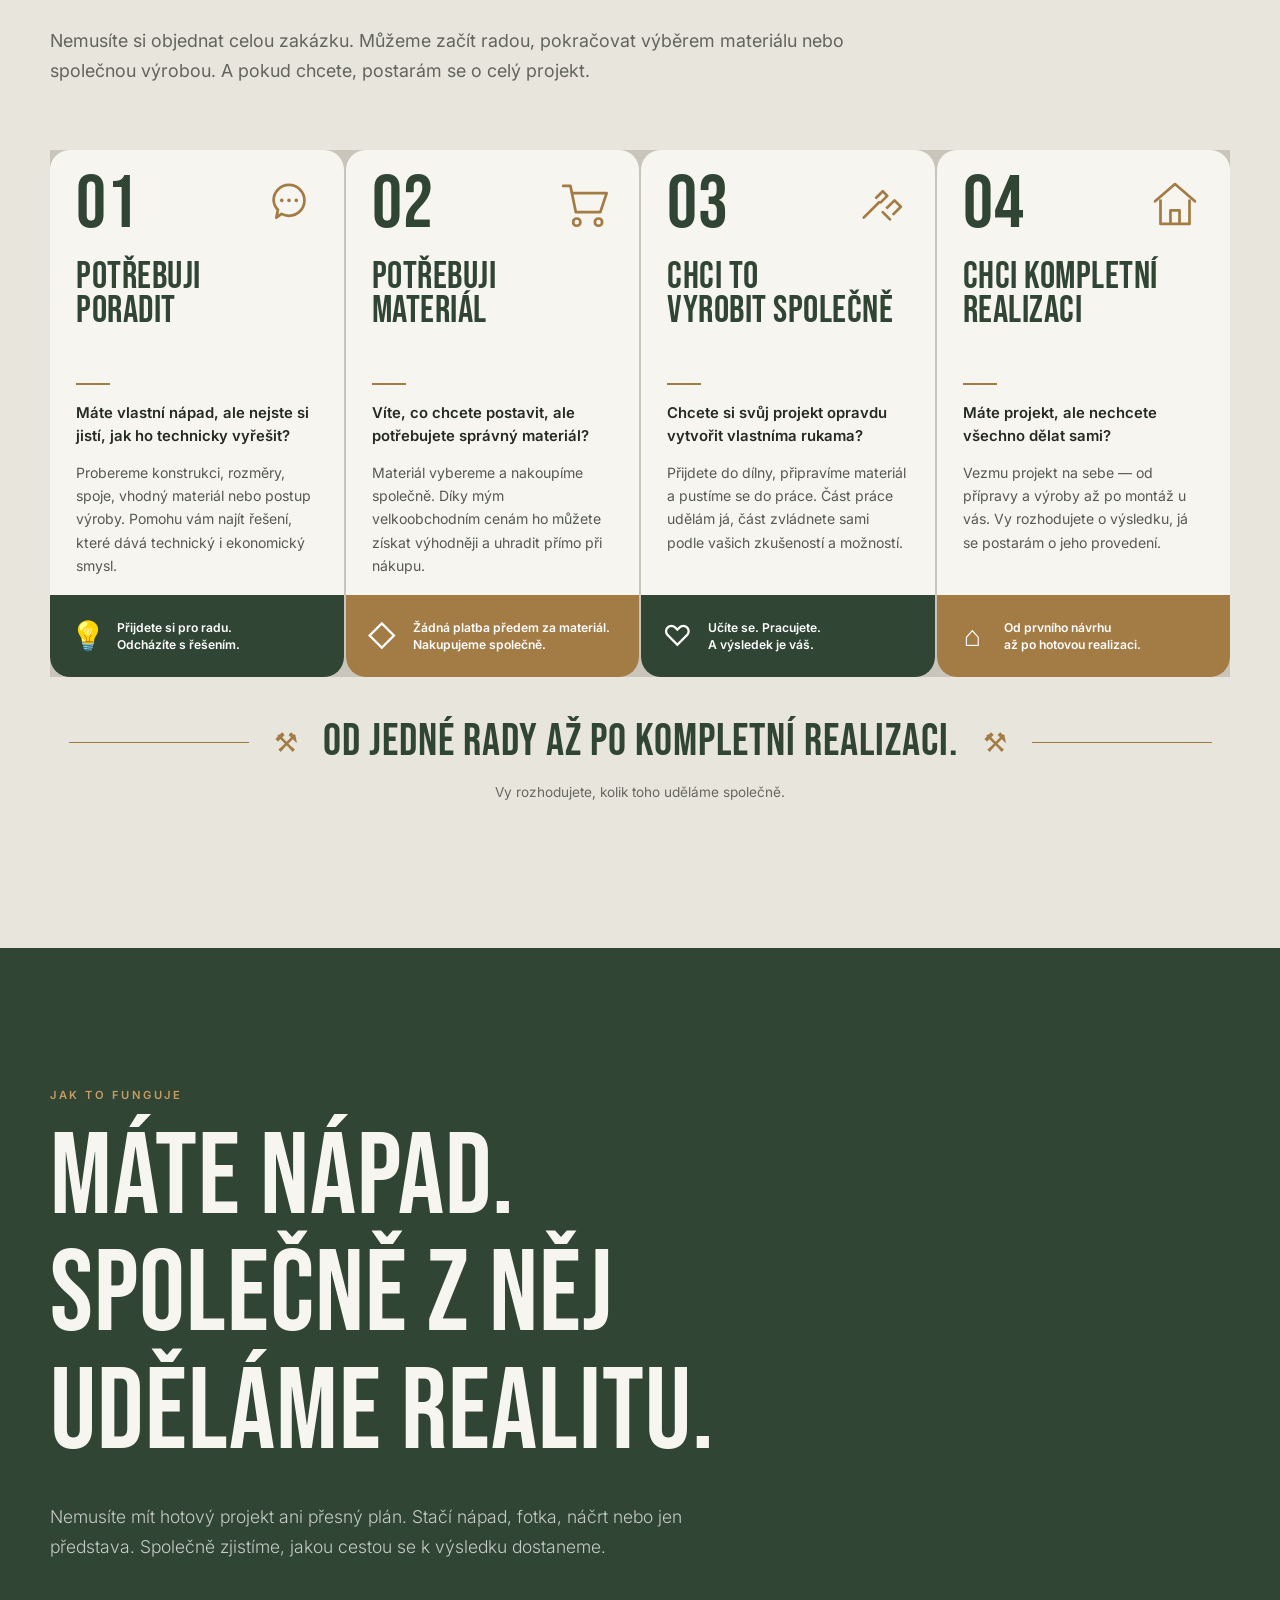
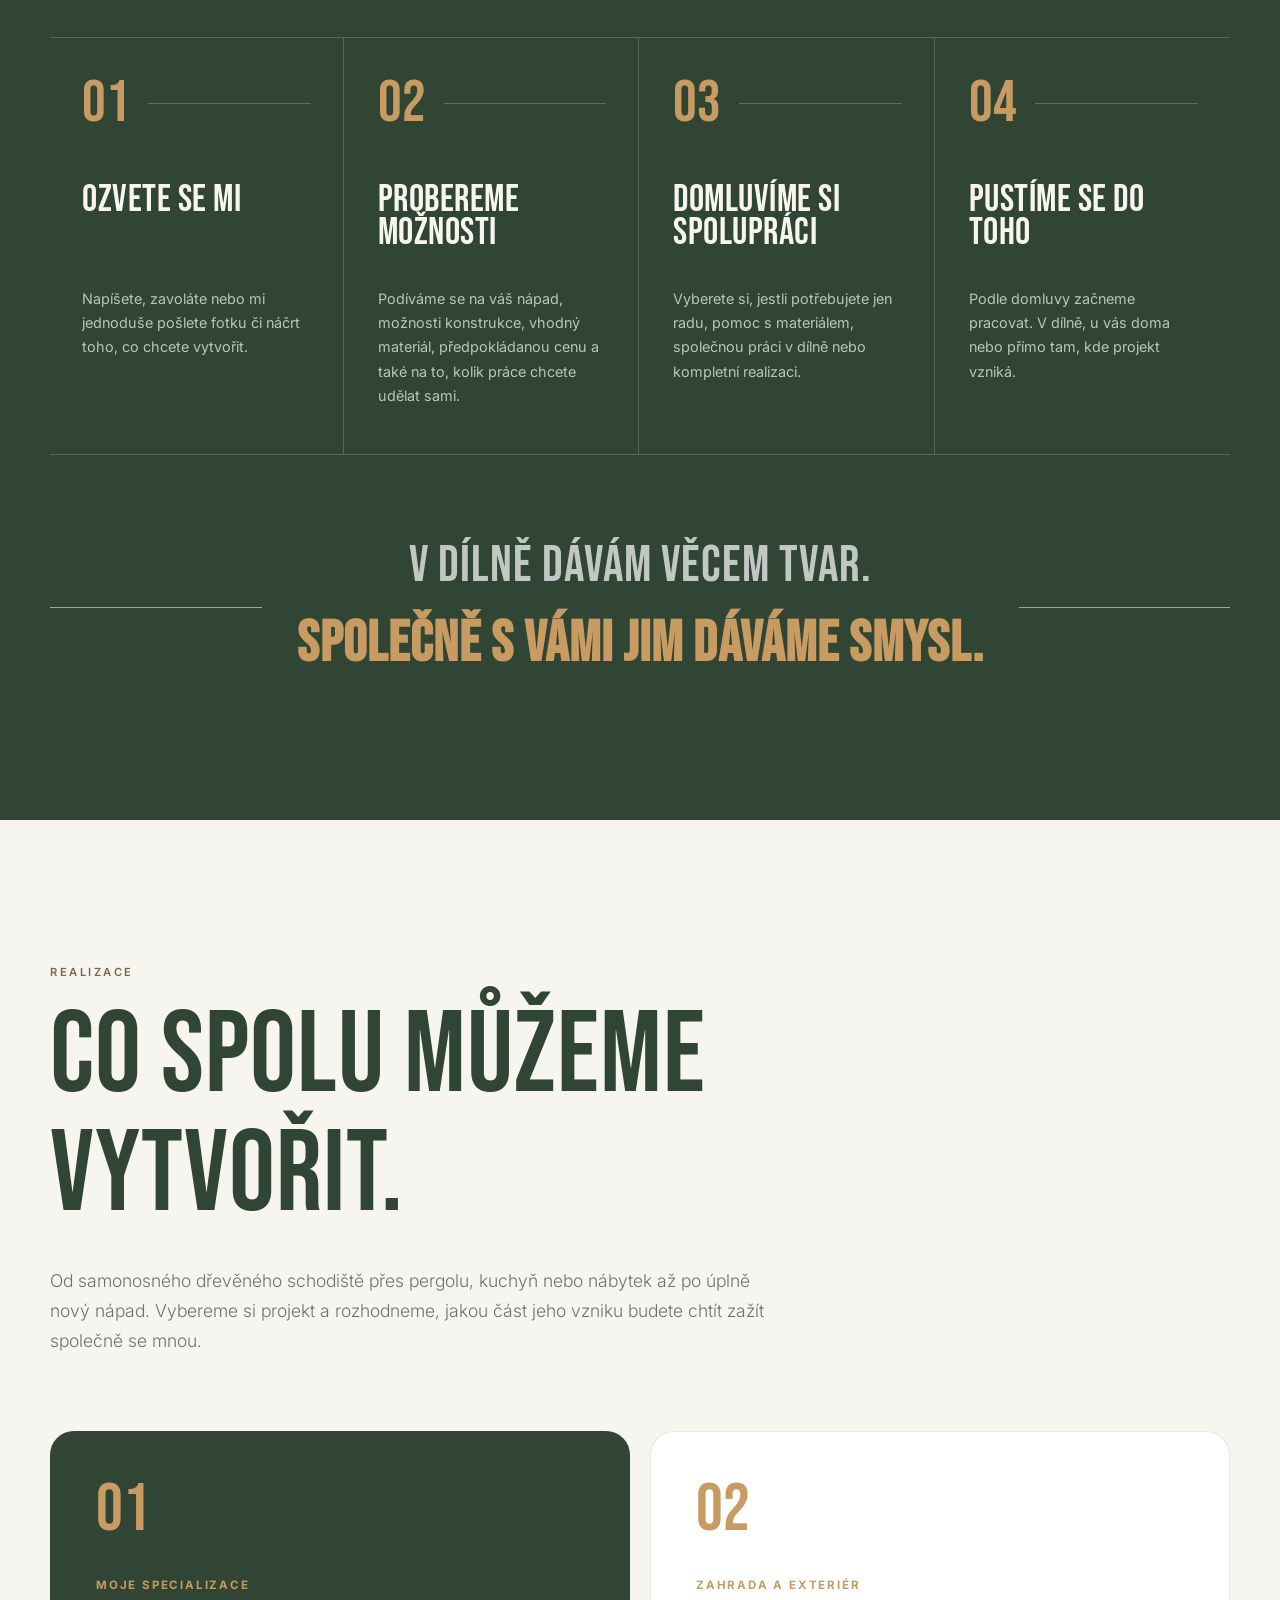
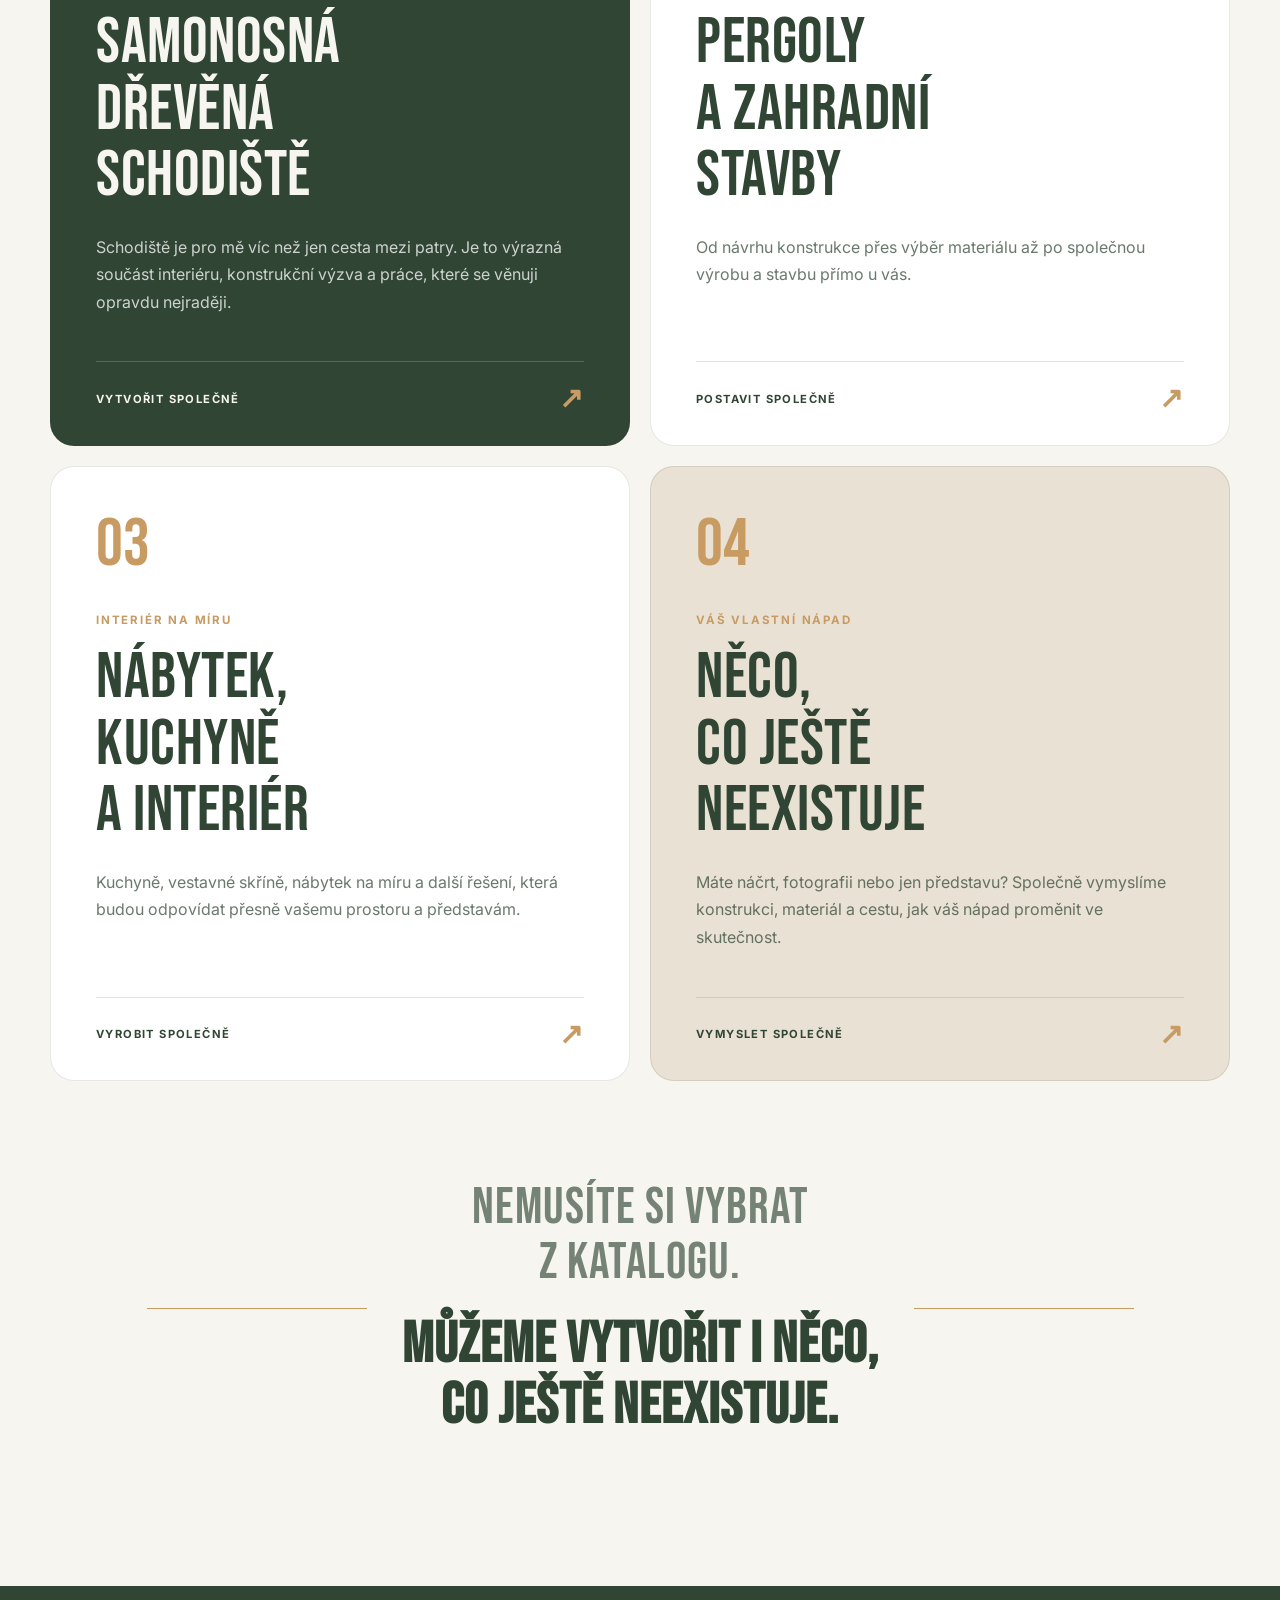
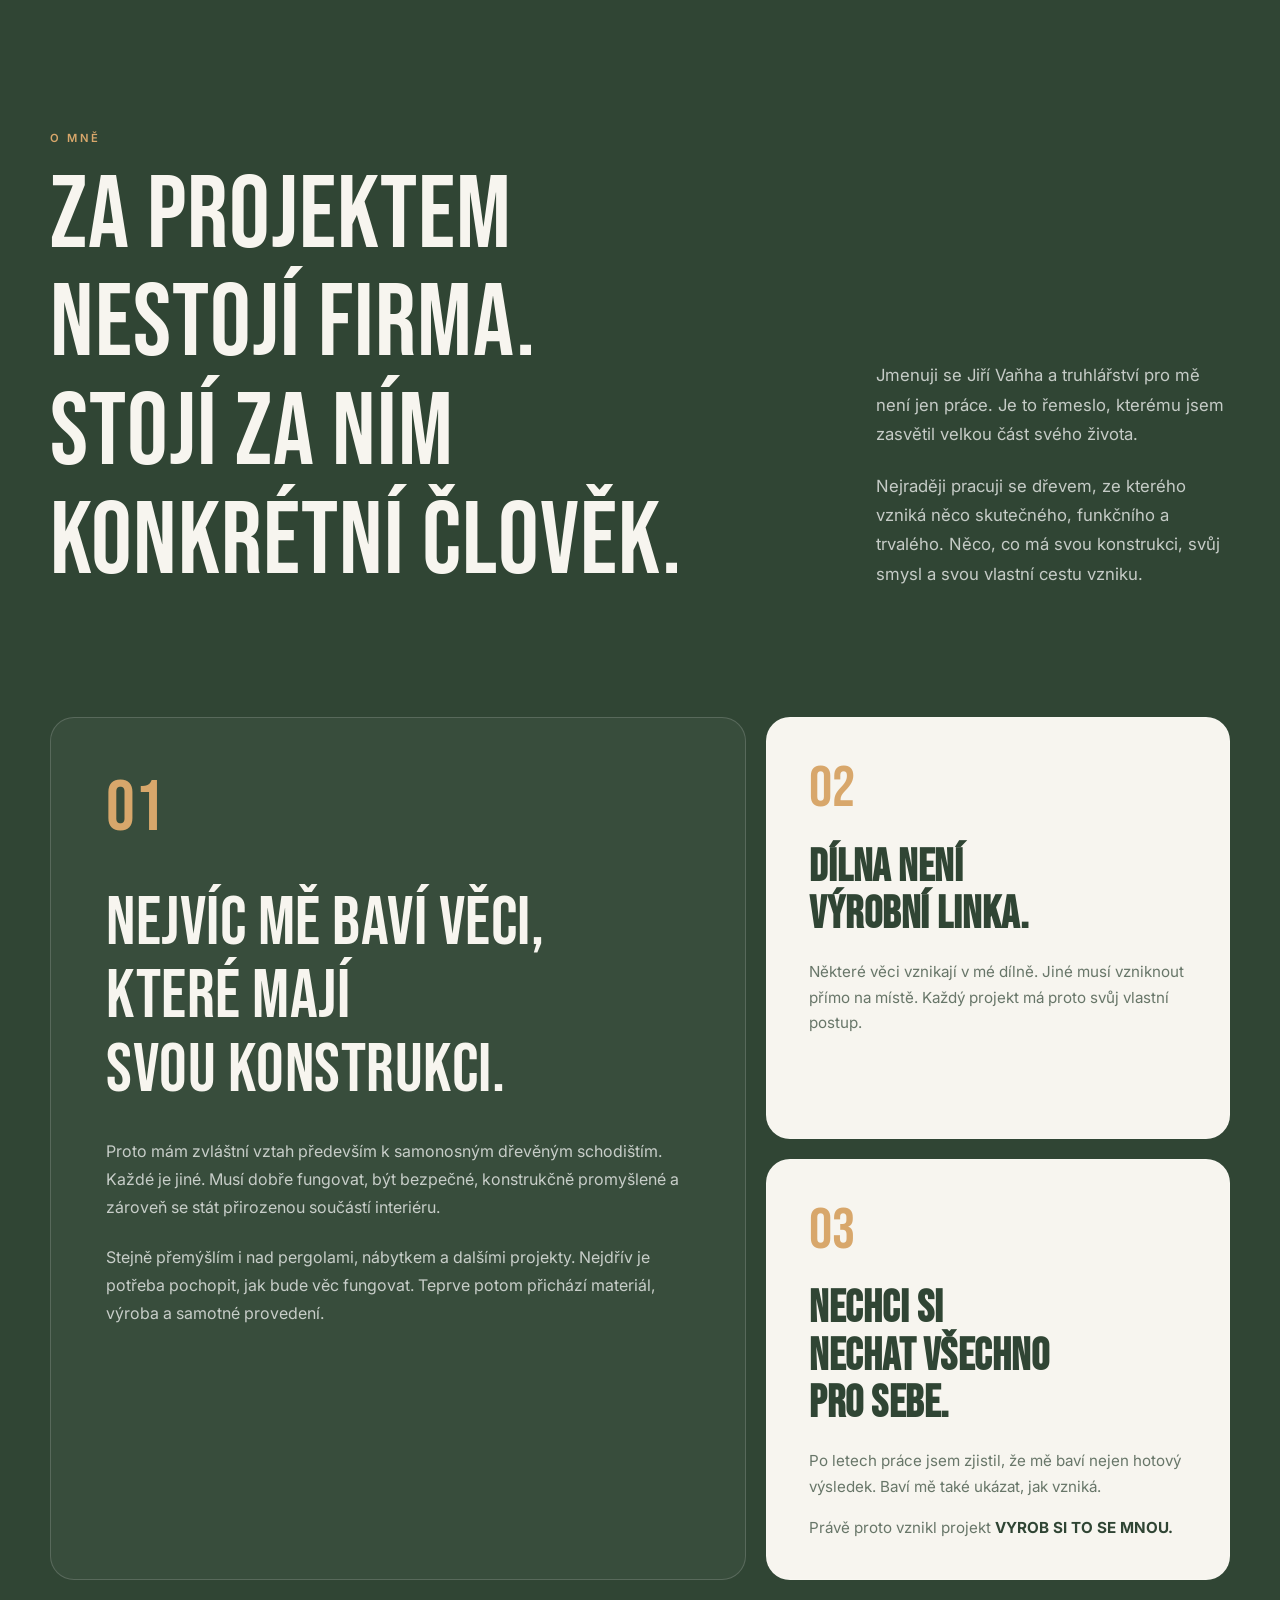
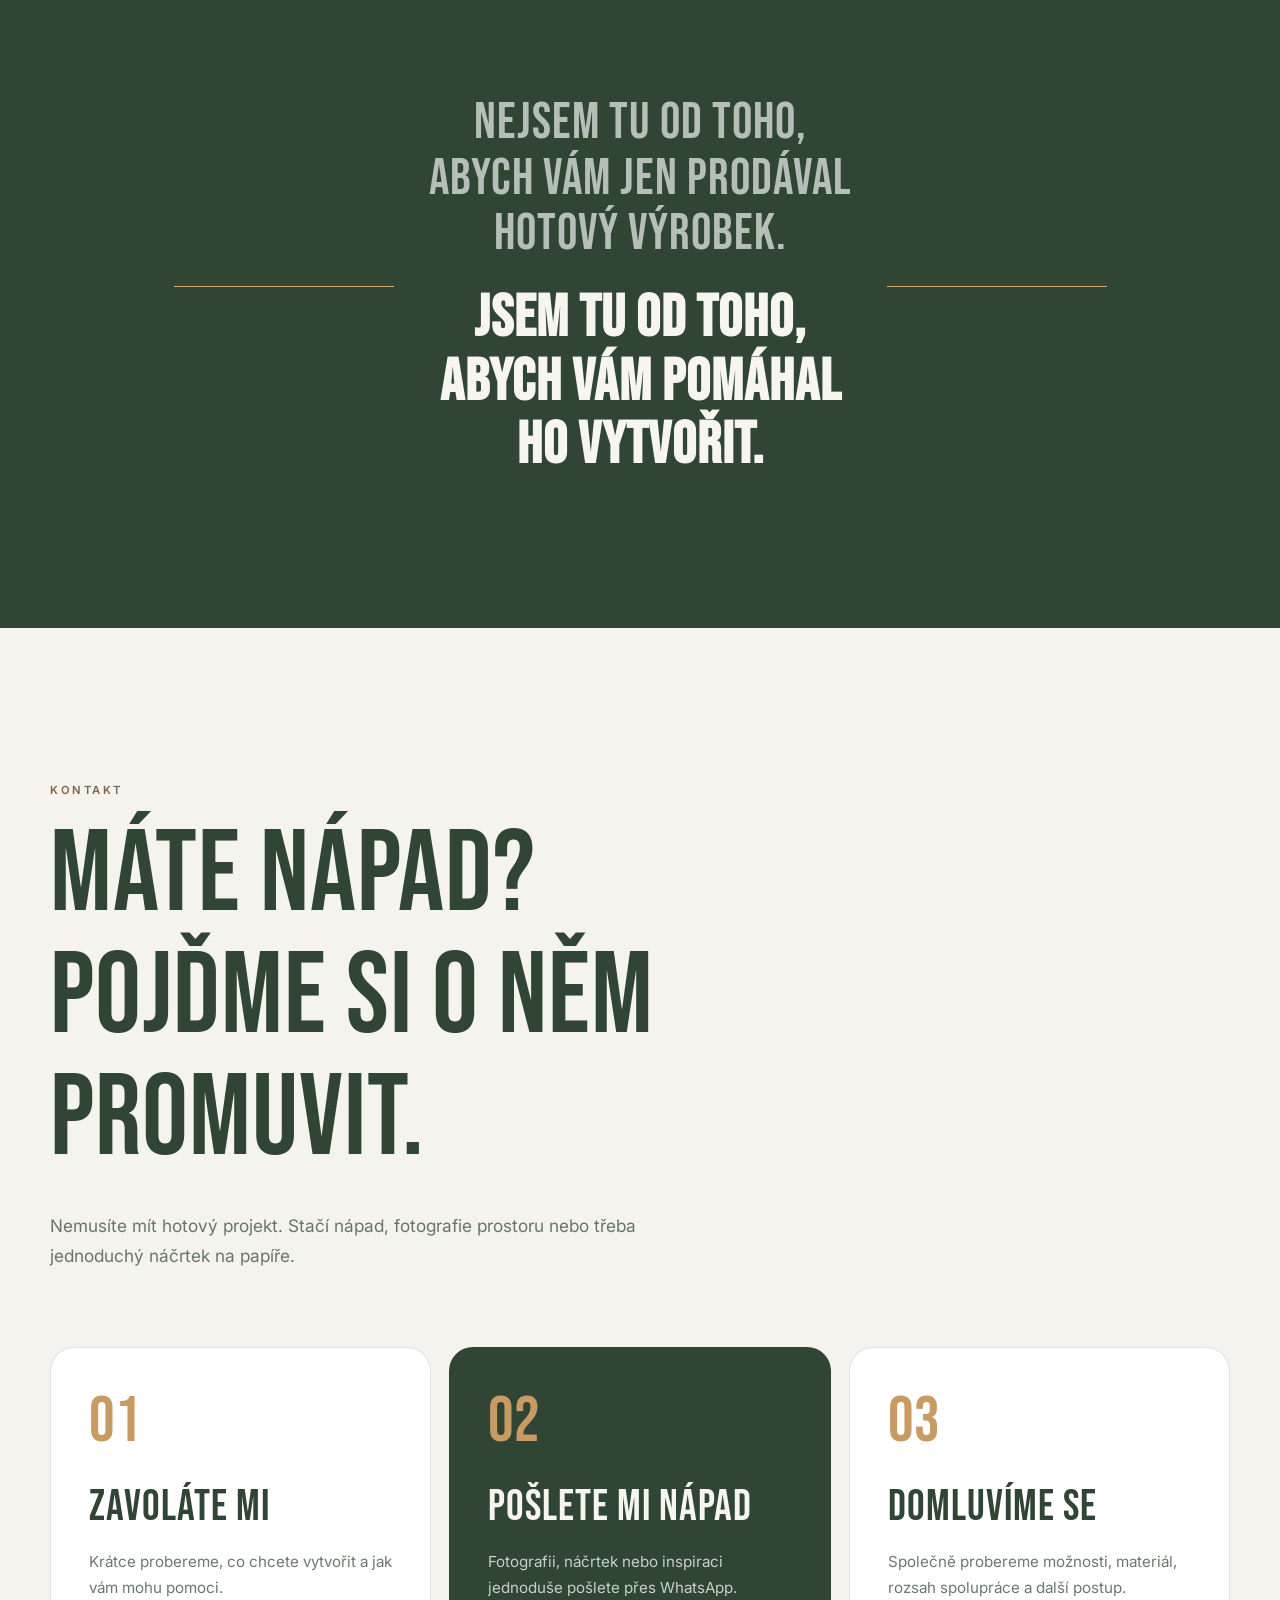
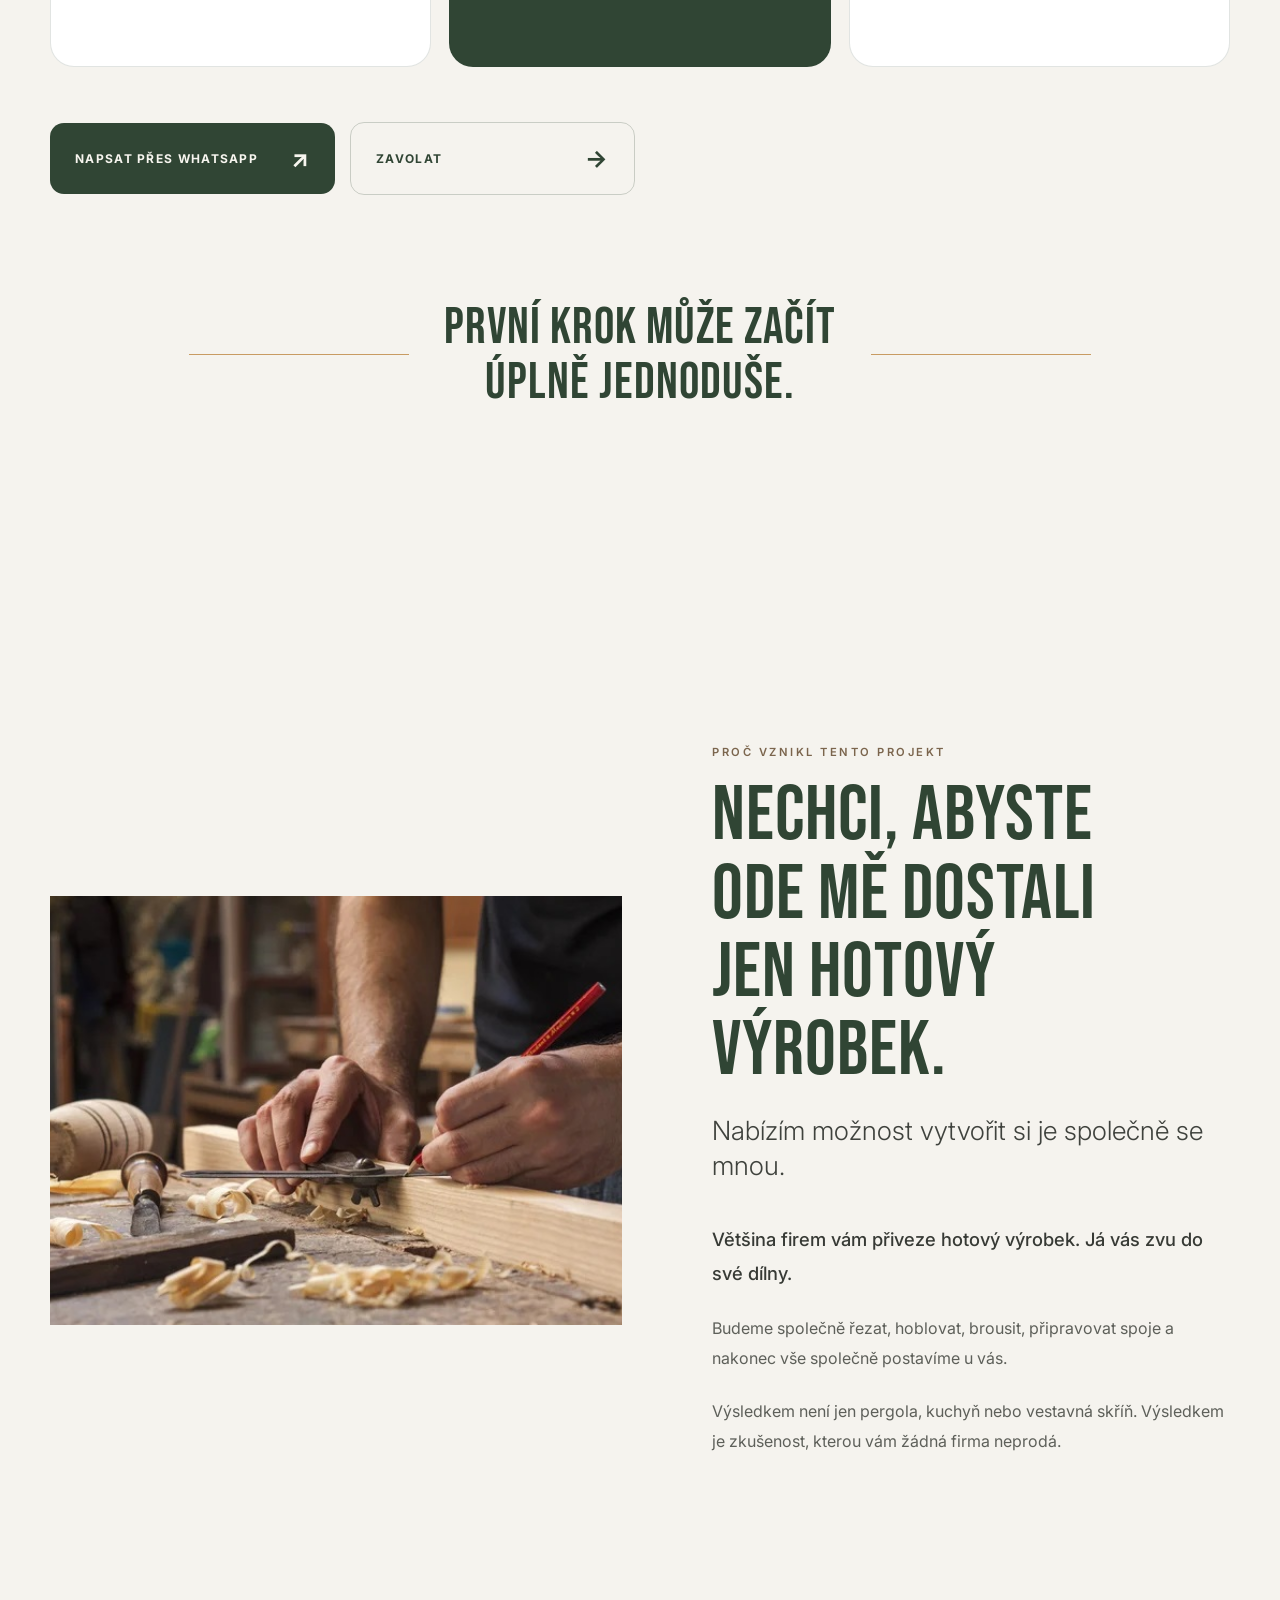
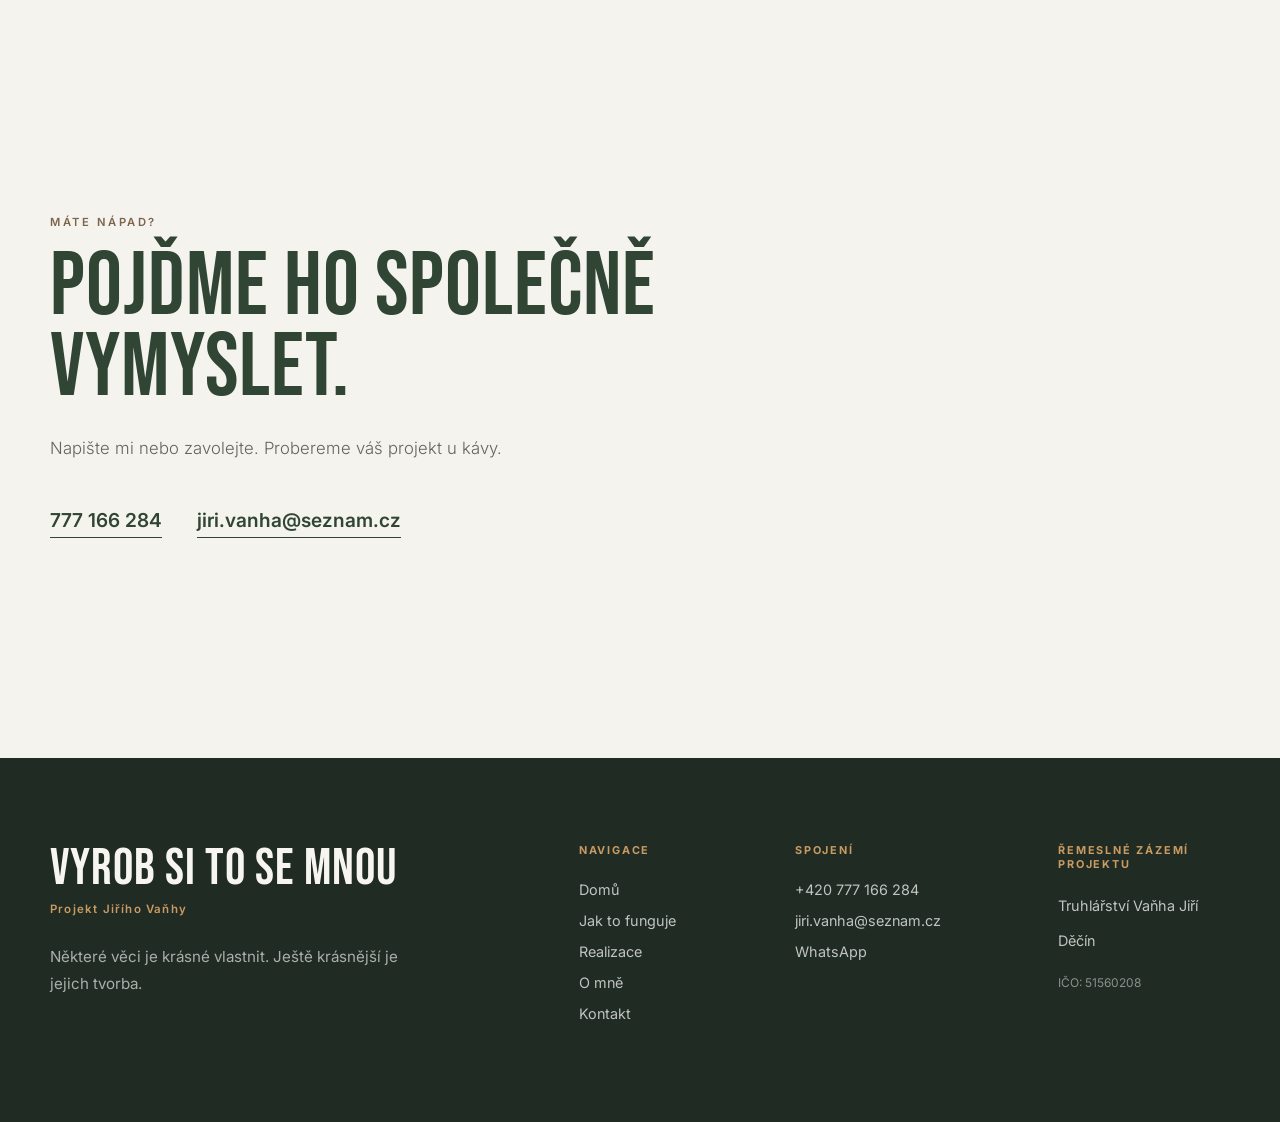
==== commit a45707cf: "drobné úpravy stylu" ====
--- a/index.html
+++ b/index.html
@@ -8,10 +8,10 @@
     <meta name="viewport"
           content="width=device-width, initial-scale=1.0">
 
-    <title>POSTAV SI TO SE MNOU | Jiří Vaňha</title>
+    <title>VYROB SI TO SE MNOU | Projekt Jiřího Vaňhy</title>
 
     <meta name="description"
-          content="Postav si svůj projekt společně se zkušeným truhlářem. Od dobré rady přes výběr materiálu až po společnou výrobu nebo kompletní realizaci.">
+          content="VYROB SI TO SE MNOU je projekt Jiřího Vaňhy. Pomohu vám s návrhem, konstrukcí, výběrem a nákupem materiálu, společnou výrobou i kompletní realizací.">
 
     <meta name="theme-color"
           content="#304534">
@@ -162,6 +162,10 @@
                 opravdu vytvořili vlastníma rukama?
 
             </p>
+
+            <span class="hero__project">
+                 PROJEKT JIŘÍHO VAŇHY
+            </span>
 
 
             <h1>
@@ -1651,7 +1655,7 @@
     <div class="footer__company">
 
         <span class="footer__heading">
-            KDO ZA PROJEKTEM STOJÍ
+            ŘEMESLNÉ ZÁZEMÍ PROJEKTU
         </span>
 
         <p>
@@ -1662,6 +1666,10 @@
             Děčín
         </p>
 
+        <p class="footer__ico">
+            IČO: 51560208
+        </p>
+
     </div>
 
 </div>
--- a/css/style.css
+++ b/css/style.css
@@ -270,6 +270,18 @@
     opacity: .65;
 }
 
+.hero__project {
+    display: block;
+
+    margin: 0 0 12px;
+
+    font-family: 'Inter', sans-serif;
+    font-size: .68rem;
+    font-weight: 700;
+    letter-spacing: 2px;
+
+    color: #d8a76b;
+}
 
 /* ============================================================
    5. MOTTO
@@ -2400,6 +2412,35 @@
     color: rgba(255, 255, 255, .72);
 }
 
+.footer__person {
+    margin-bottom: 12px !important;
+
+    font-size: 1rem !important;
+    font-weight: 700;
+
+    color: #f7f5ef !important;
+}
+
+
+.footer__company-label {
+    margin-bottom: 2px;
+
+    font-family: 'Inter', sans-serif;
+    font-size: .62rem;
+    font-weight: 700;
+    letter-spacing: 1.4px;
+
+    color: #c89b62;
+}
+
+
+.footer__ico {
+    margin-top: 8px !important;
+
+    font-size: .75rem !important;
+
+    color: rgba(255, 255, 255, .48) !important;
+}
 
 /* ============================================================
    SPODNÍ ČÁST
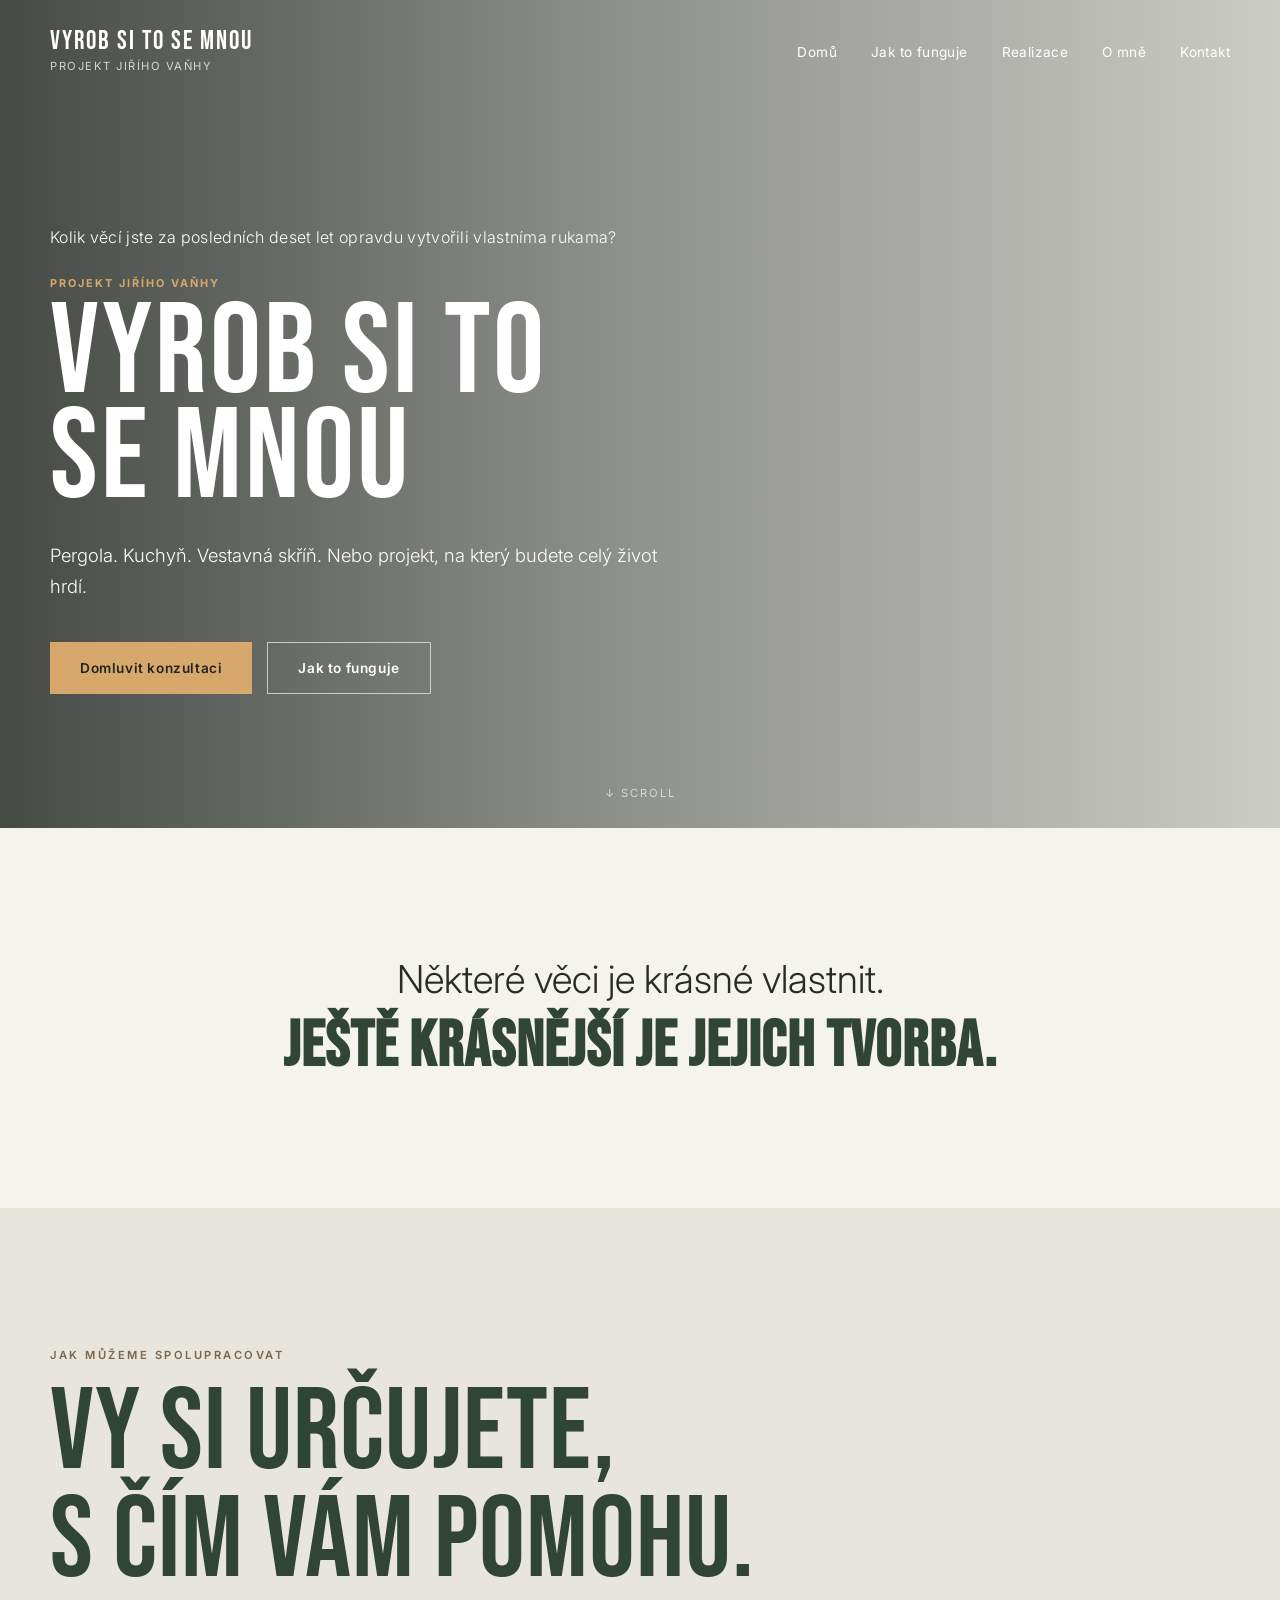
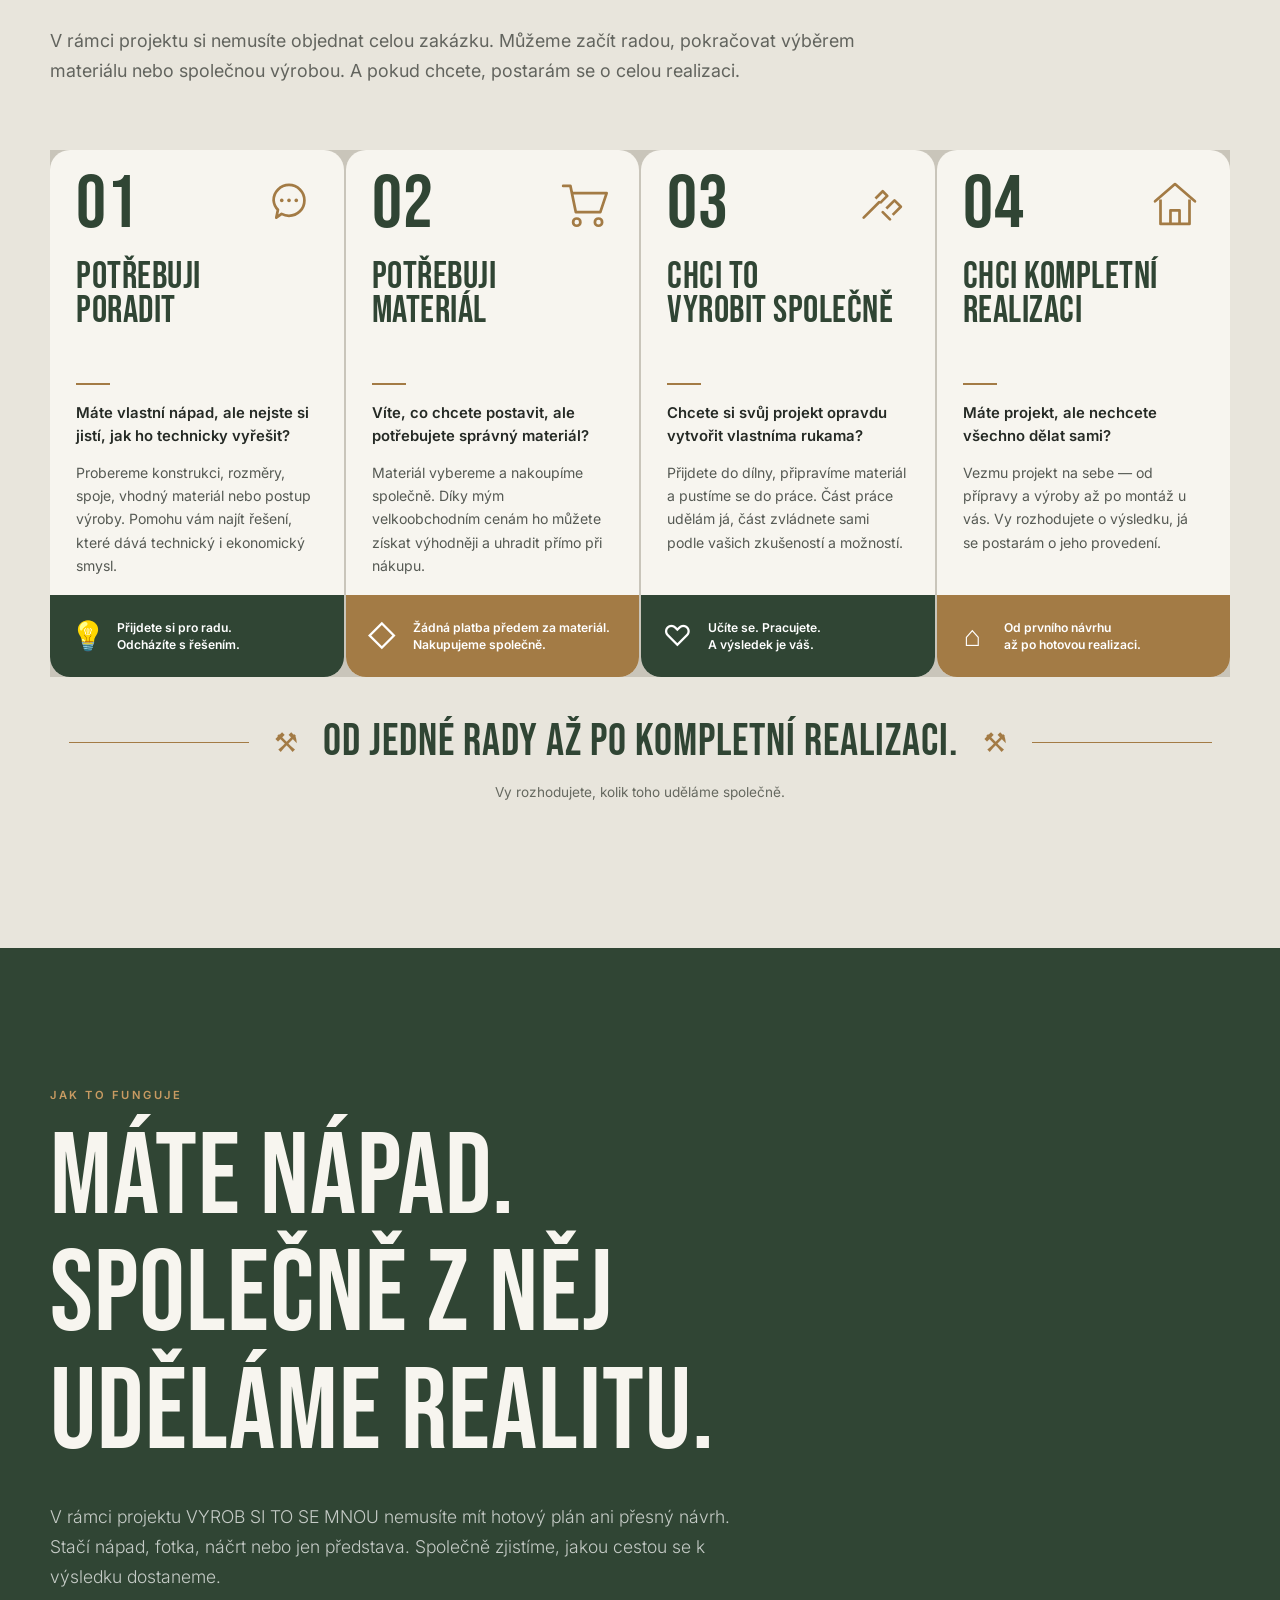
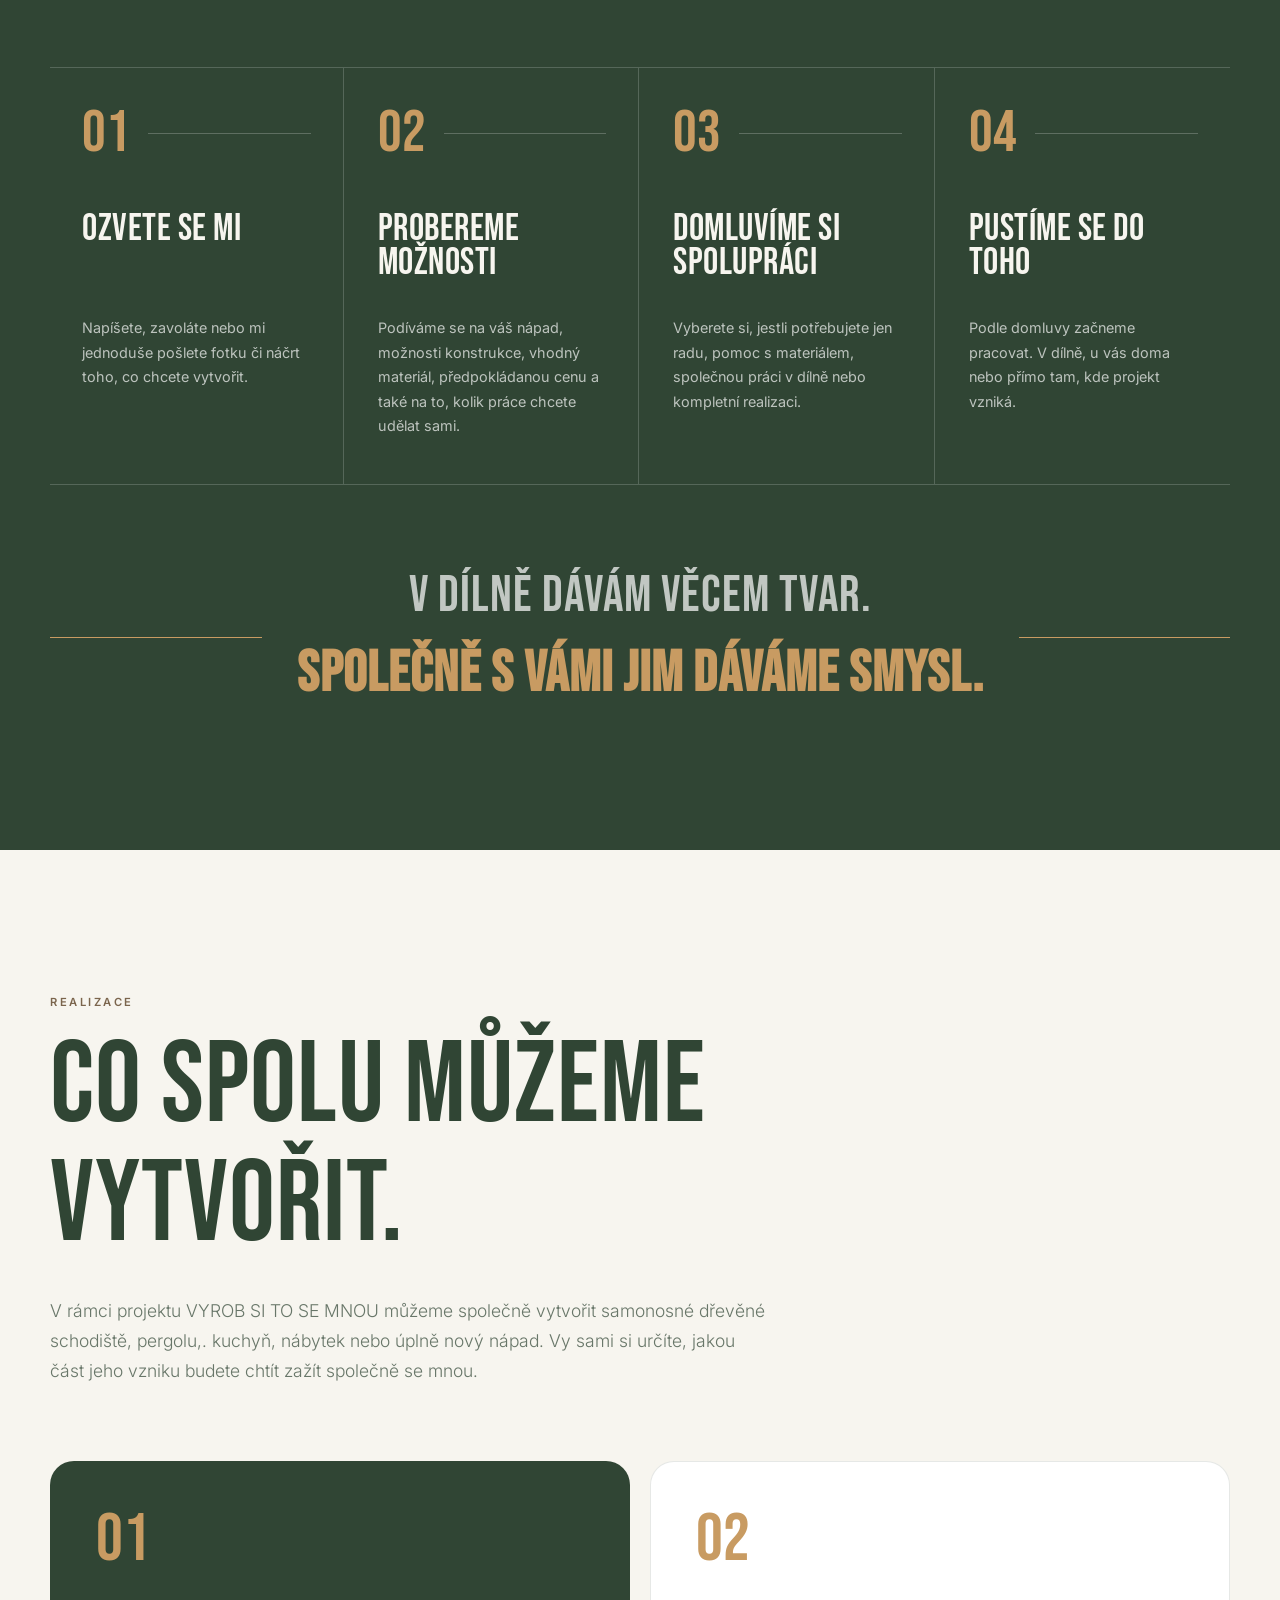
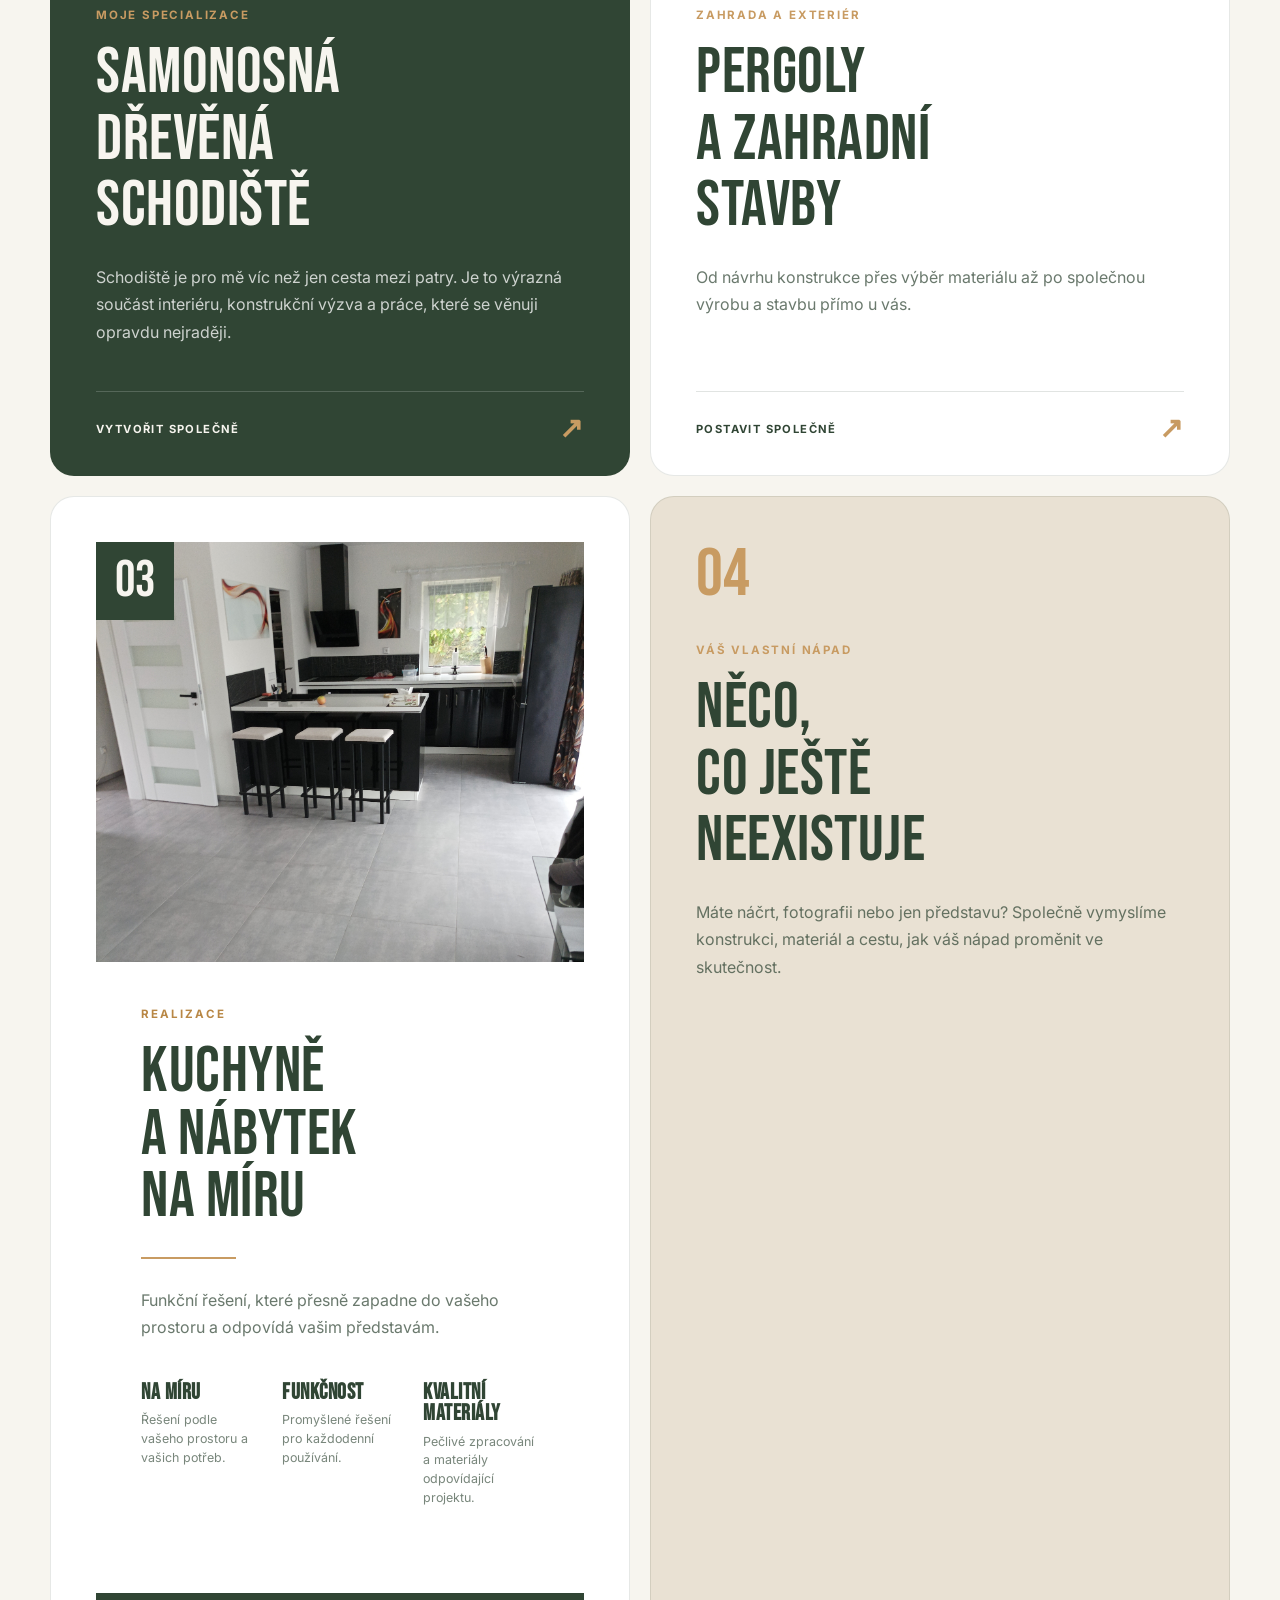
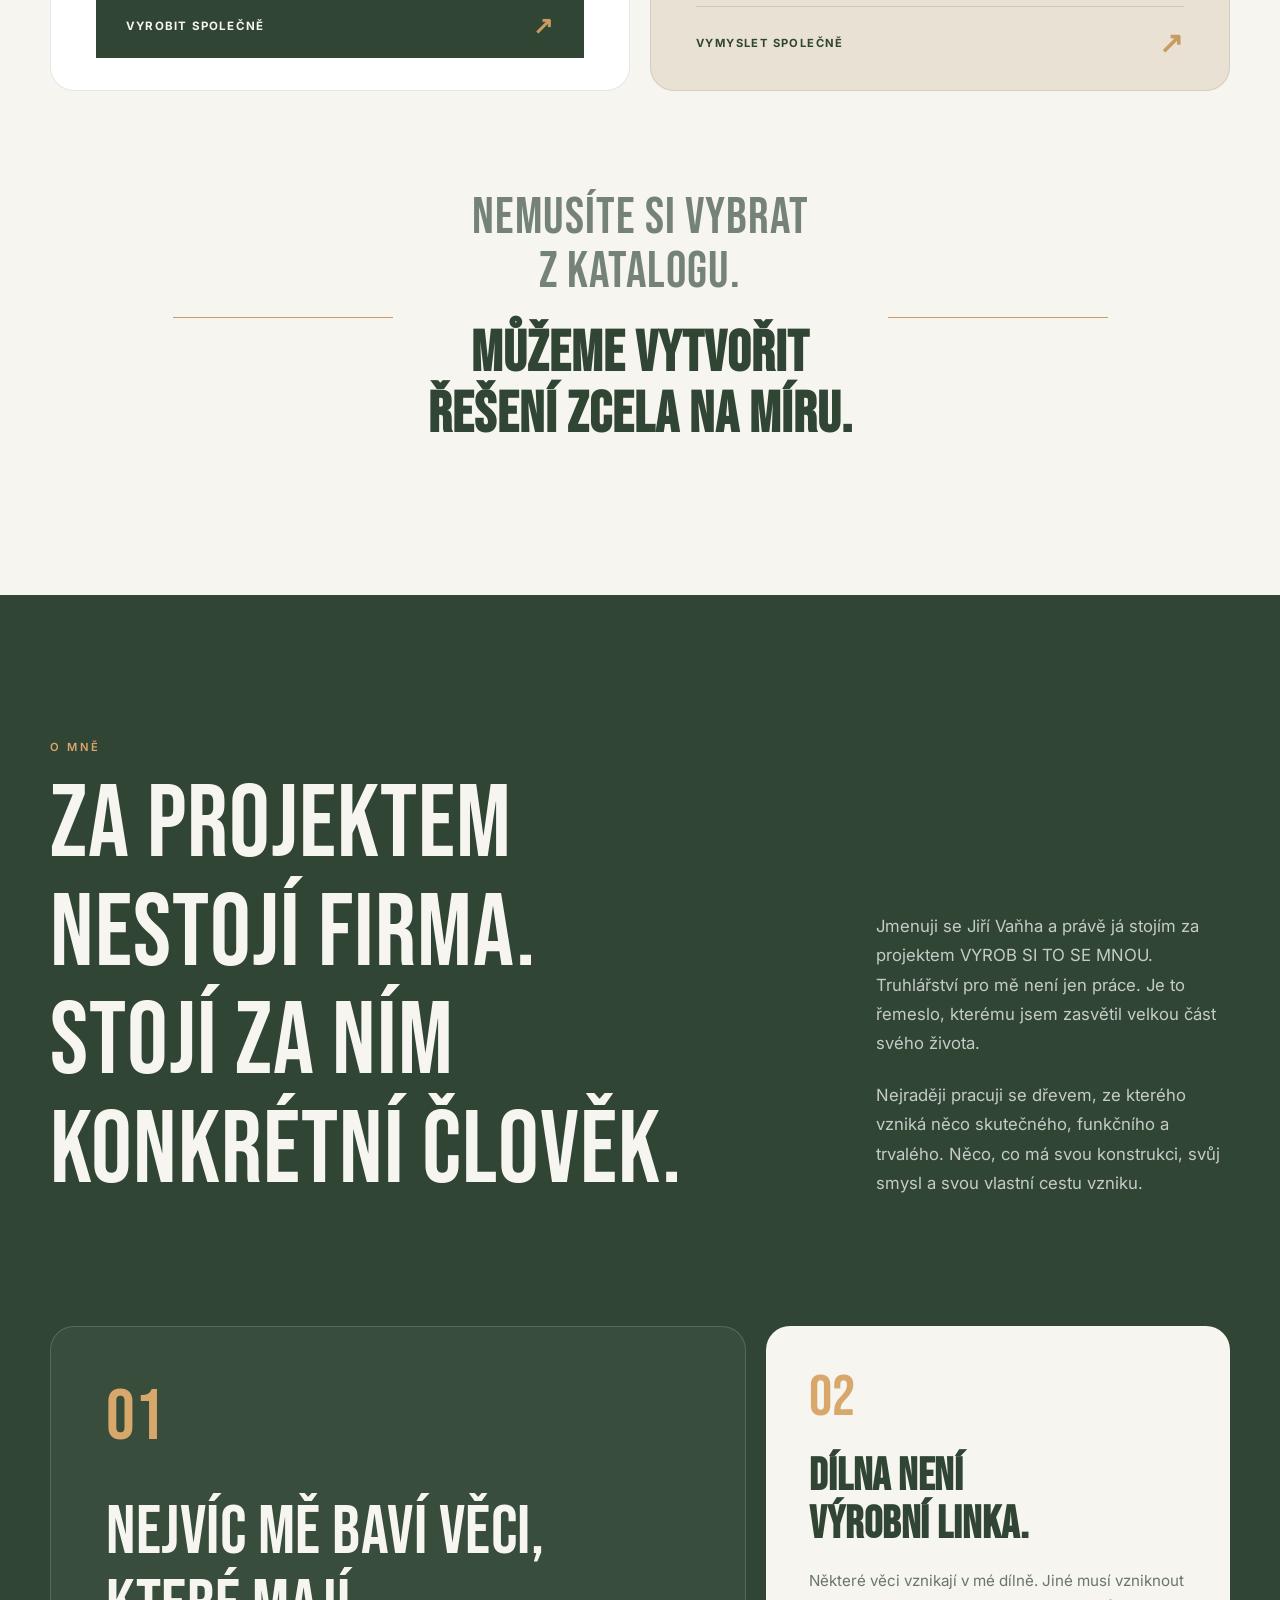
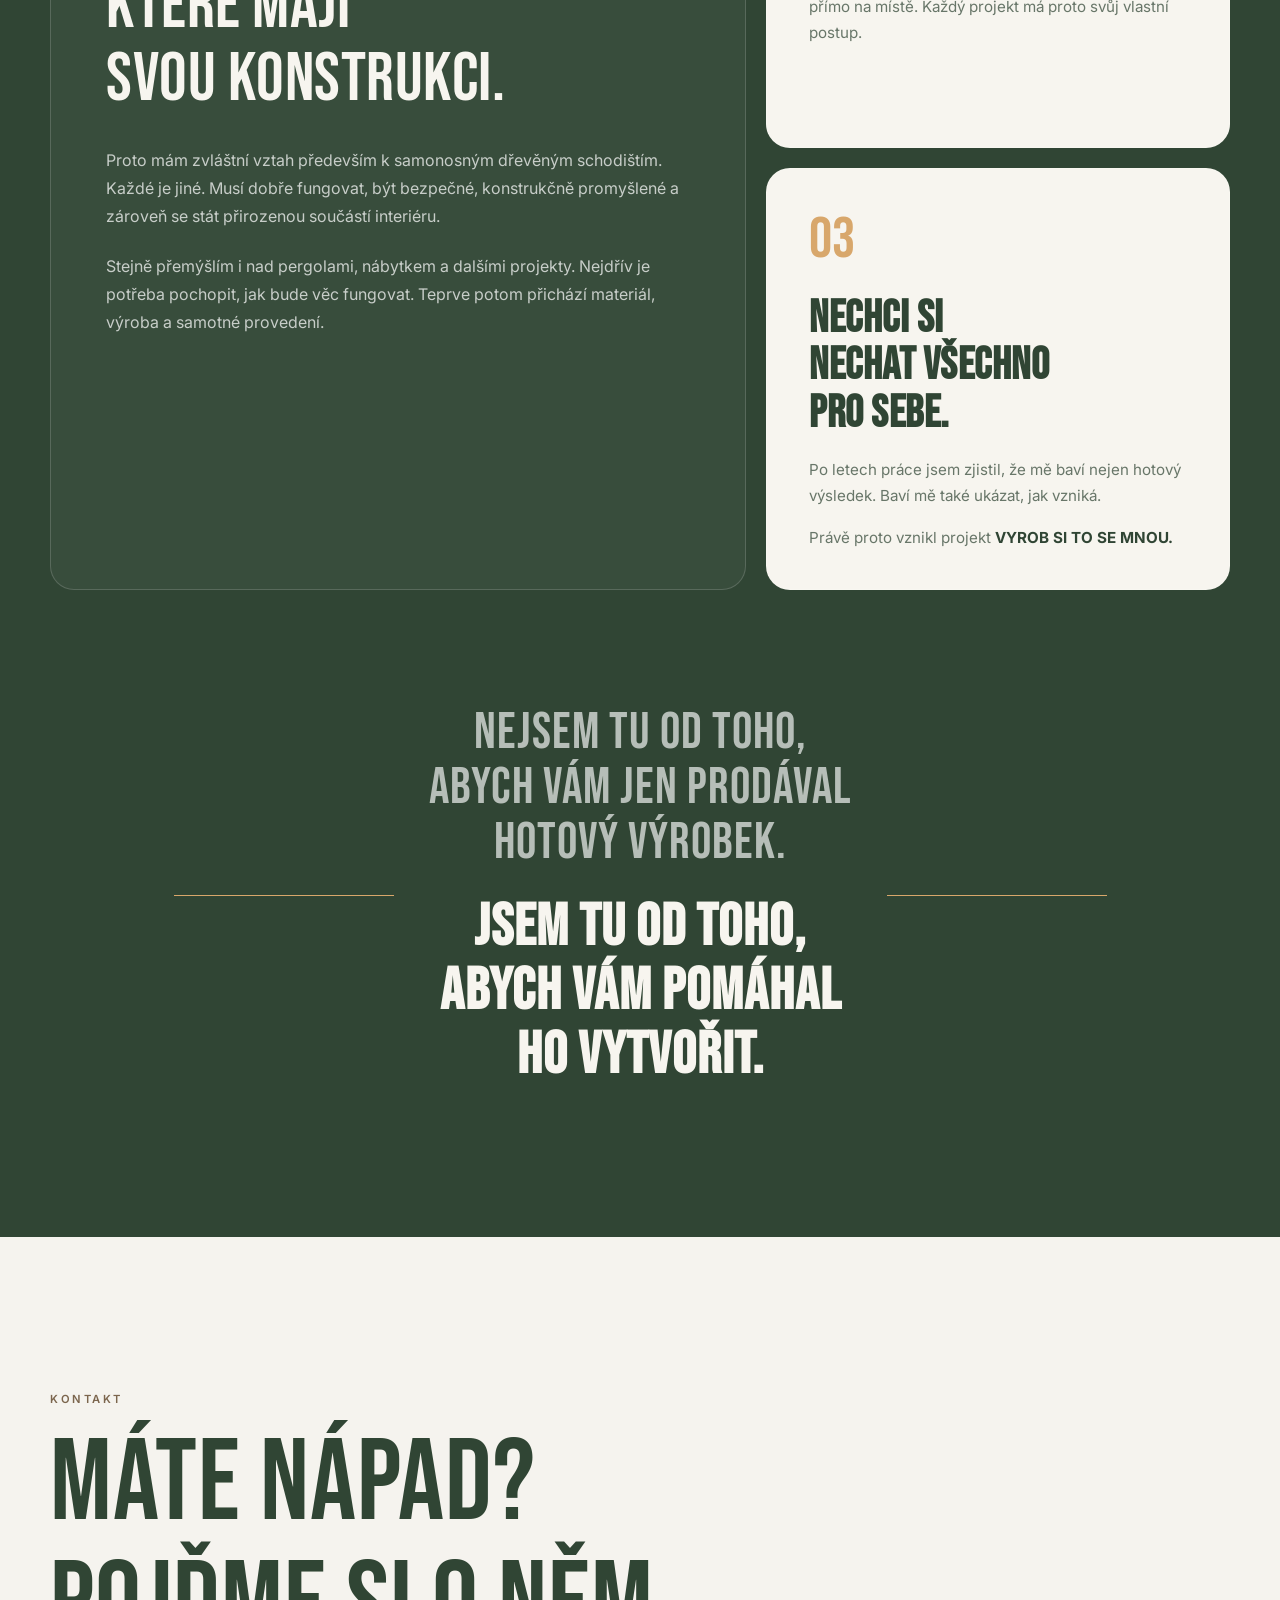
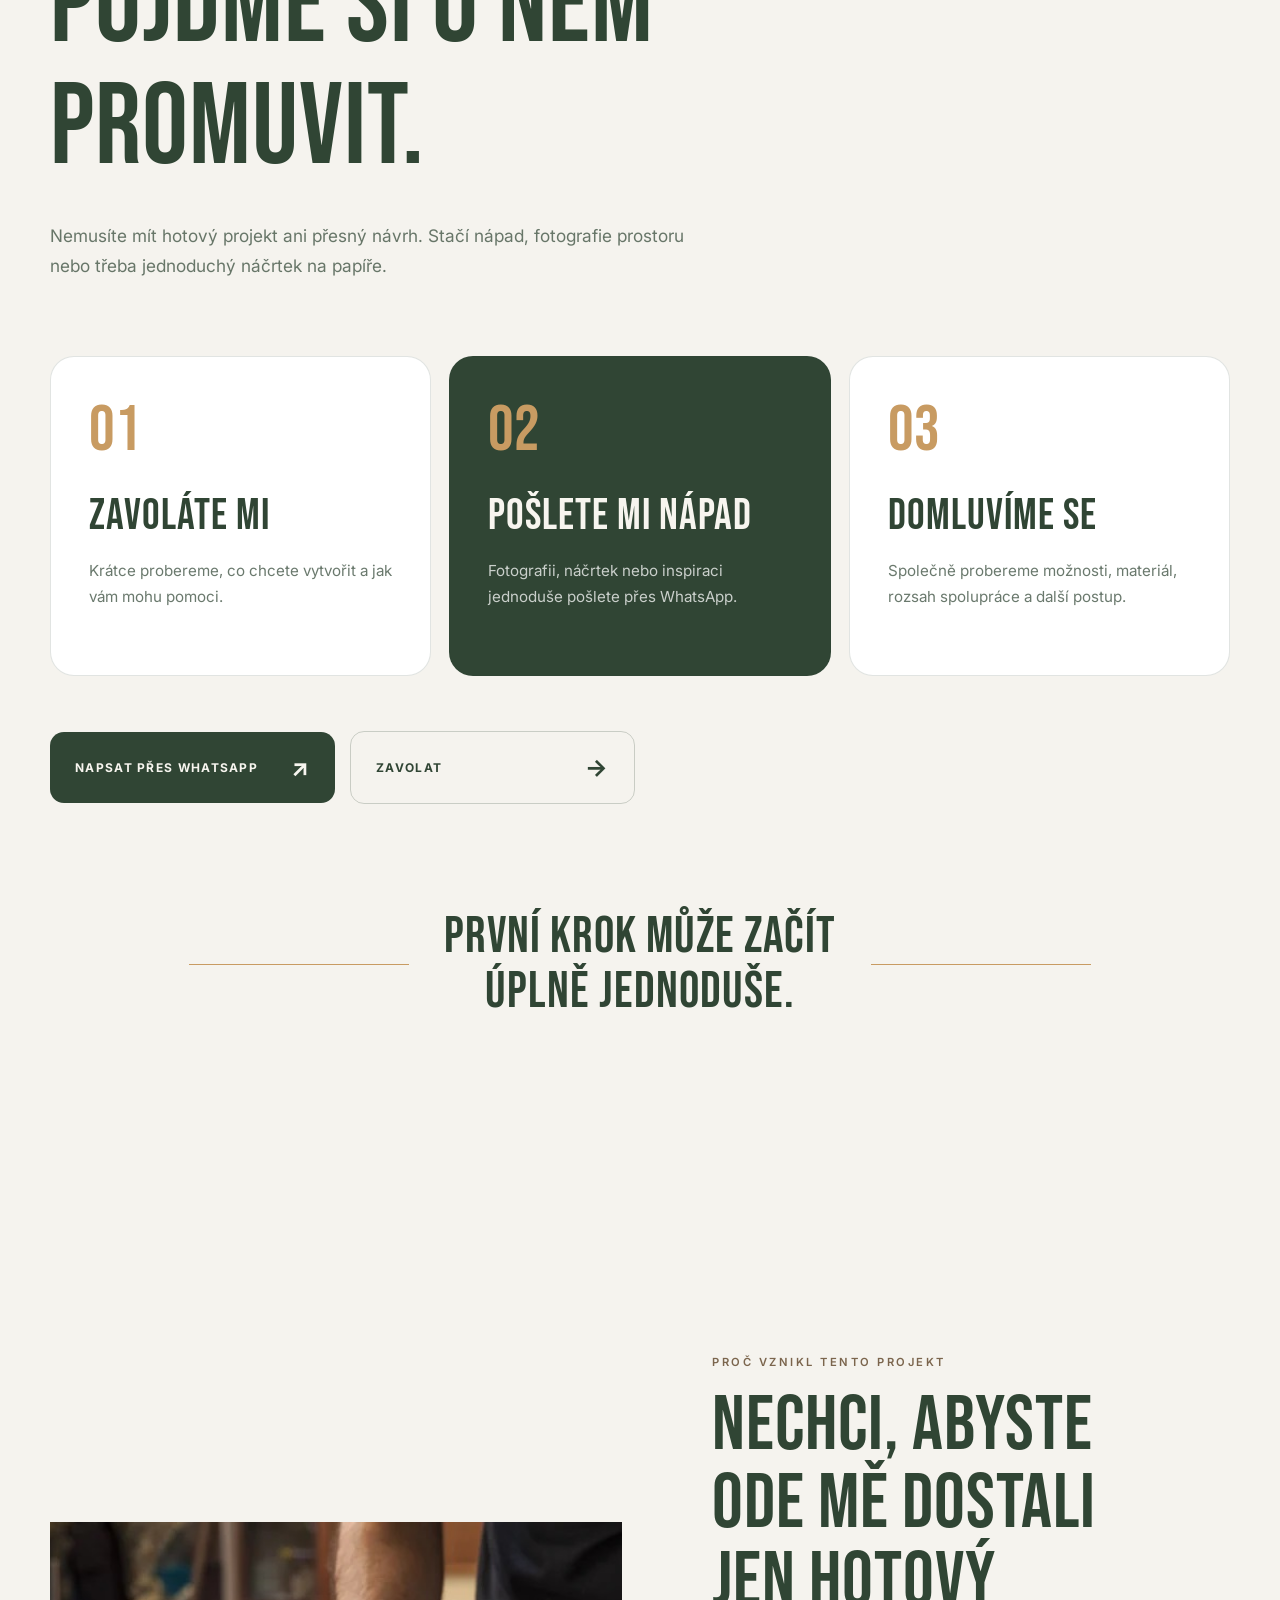
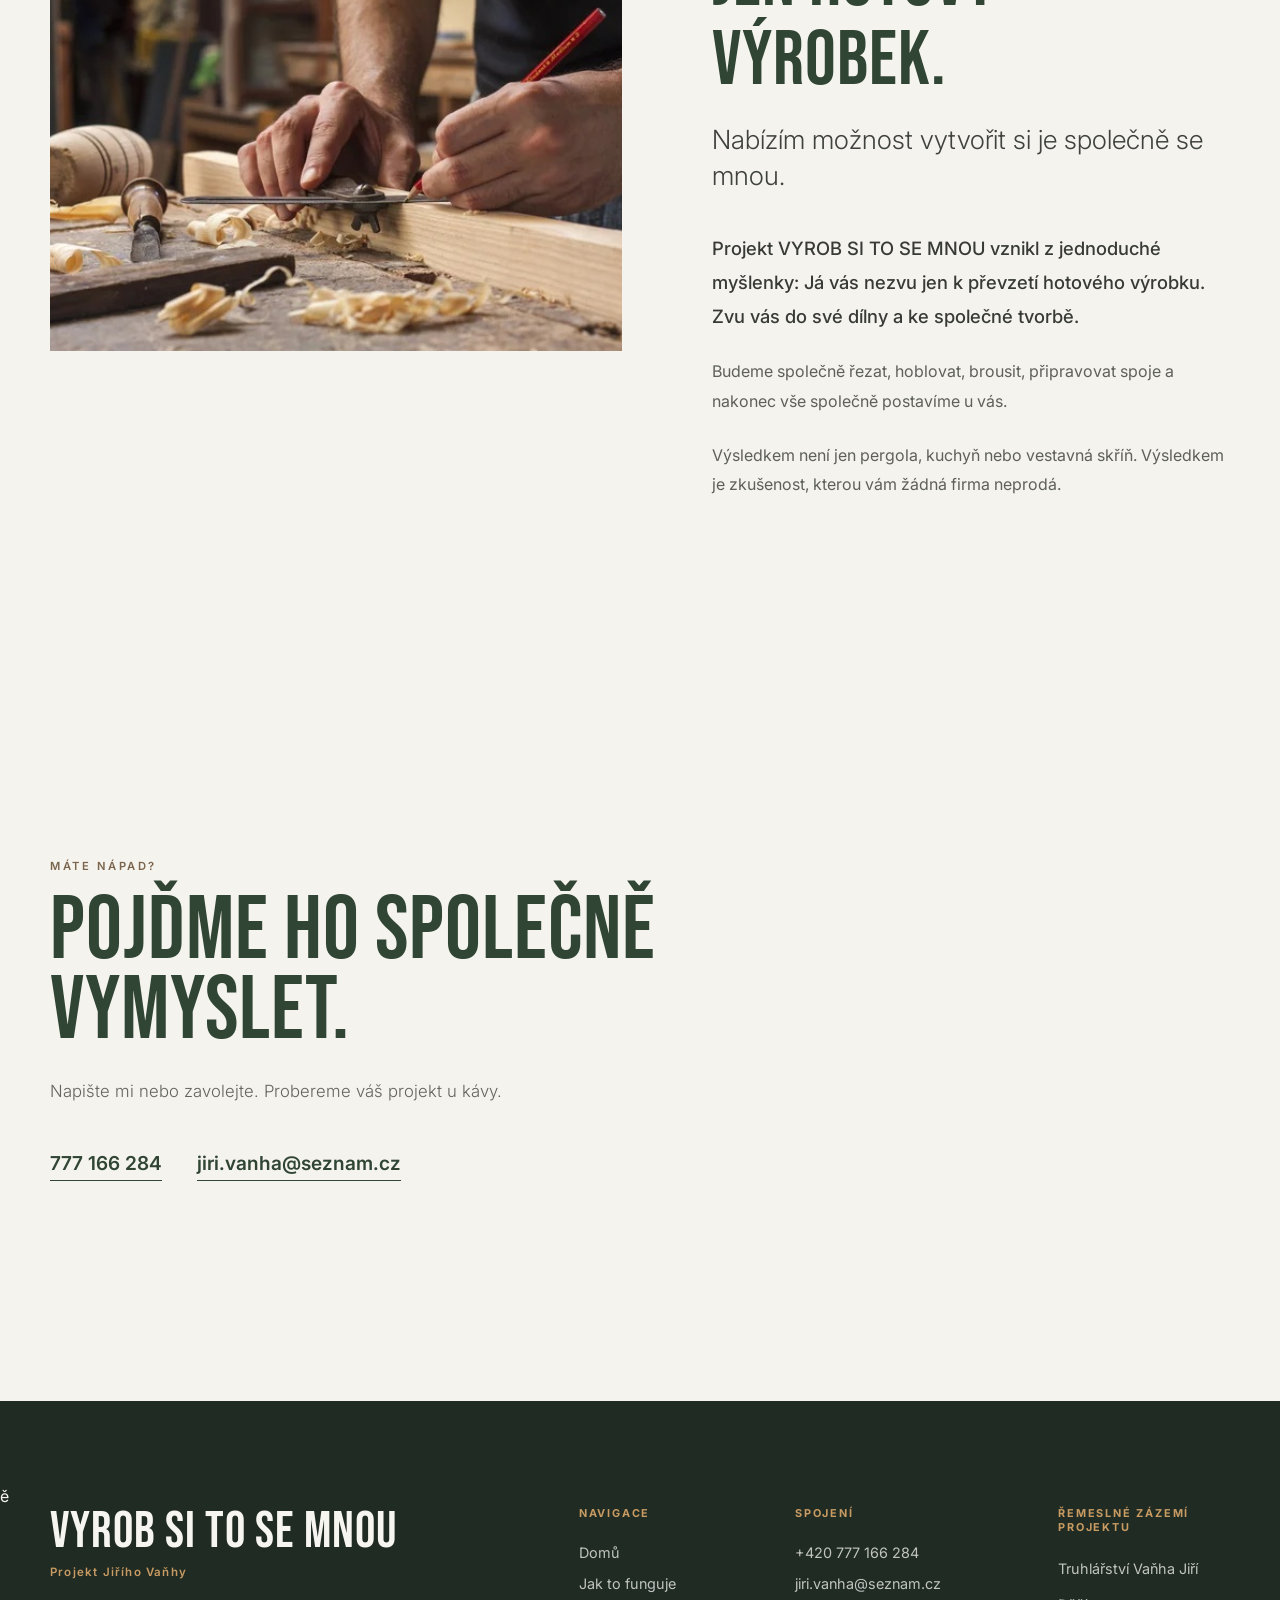
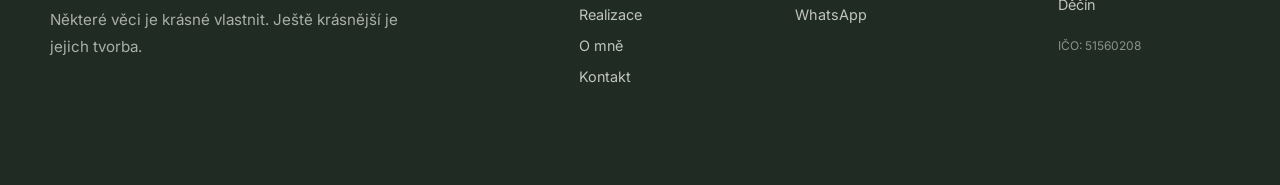
==== commit 93dd16cf: "obrázek na kartu kuchyně" ====
--- a/index.html
+++ b/index.html
@@ -273,10 +273,10 @@
             </h2>
 
             <p>
-                Nemusíte si objednat celou zakázku.
+                V rámci projektu si nemusíte objednat celou zakázku.
                 Můžeme začít radou, pokračovat výběrem
                 materiálu nebo společnou výrobou.
-                A pokud chcete, postarám se o celý projekt.
+                A pokud chcete, postarám se o celou realizaci.
             </p>
 
         </div>
@@ -684,7 +684,8 @@
             </h2>
 
             <p>
-                Nemusíte mít hotový projekt ani přesný plán.
+                V rámci projektu VYROB SI TO SE MNOU nemusíte mít
+                hotový plán ani přesný návrh.
                 Stačí nápad, fotka, náčrt nebo jen představa.
                 Společně zjistíme, jakou cestou se k výsledku dostaneme.
             </p>
@@ -857,10 +858,11 @@
             </h2>
 
             <p>
-                Od samonosného dřevěného schodiště přes pergolu,
-                kuchyň nebo nábytek až po úplně nový nápad.
-                Vybereme si projekt a rozhodneme, jakou část
-                jeho vzniku budete chtít zažít společně se mnou.
+                V rámci projektu VYROB SI TO SE MNOU můžeme společně
+                vytvořit samonosné dřevěné schodiště, pergolu,.
+                kuchyň, nábytek nebo úplně nový nápad.
+                Vy sami si určíte, jakou část jeho vzniku
+                budete chtít zažít společně se mnou.
             </p>
 
         </div>
@@ -960,49 +962,123 @@
             </article>
 
 
-            <!-- 03 -->
-
-            <article class="project-card">
-
-                <div class="project-card__content">
-
-                    <span class="project-card__number">
-                        03
-                    </span>
-
-                    <span class="project-card__category">
-                        INTERIÉR NA MÍRU
-                    </span>
-
-                    <h3>
-                        NÁBYTEK,
-                        <br>
-                        KUCHYNĚ
-                        <br>
-                        A INTERIÉR
-                    </h3>
-
-                    <p>
-                        Kuchyně, vestavné skříně, nábytek na míru
-                        a další řešení, která budou odpovídat přesně
-                        vašemu prostoru a představám.
-                    </p>
-
-                </div>
-
-                <div class="project-card__footer">
-
-                    <span>
-                        VYROBIT SPOLEČNĚ
-                    </span>
-
-                    <span class="project-card__arrow">
-                        ↗
-                    </span>
-
-                </div>
-
-            </article>
+            <!-- 03 — KUCHYNĚ A NÁBYTEK NA MÍRU -->
+
+            <article class="project-card project-card--kitchen">
+
+
+                <!-- FOTO -->
+
+                <div class="project-card__image">
+
+                    <img
+                    src="images/realizace/kuchyne.jpg"
+                     alt="Kuchyně na míru – realizace Truhlářství Vaňha Jiří"
+                 >
+
+                <span class="project-card__number">
+                    03
+                </span>
+
+             </div>
+
+
+            <!-- TEXT -->
+
+            <div class="project-card__content">
+
+                <span class="project-card__category">
+                    REALIZACE
+                </span>
+
+
+                <h3>
+                    KUCHYNĚ
+                    <br>
+                    A NÁBYTEK
+                    <br>
+                    NA MÍRU
+                </h3>
+
+
+                <span class="project-card__line"></span>
+
+
+                <p>
+                    Funkční řešení, které přesně zapadne
+                    do vašeho prostoru a odpovídá vašim
+                    představám.
+                </p>
+
+
+                <!-- POZNÁMKY -->
+
+                <div class="project-card__notes">
+
+
+                    <div class="project-card__note">
+
+                        <strong>
+                            NA MÍRU
+                        </strong>
+
+                        <span>
+                            Řešení podle vašeho prostoru
+                            a vašich potřeb.
+                        </span>
+
+                    </div>
+
+
+                    <div class="project-card__note">
+
+                        <strong>
+                            FUNKČNOST
+                        </strong>
+
+                        <span>
+                            Promyšlené řešení pro
+                            každodenní používání.
+                        </span>
+
+                    </div>
+
+
+                    <div class="project-card__note">
+
+                        <strong>
+                            KVALITNÍ MATERIÁLY
+                        </strong>
+
+                        <span>
+                            Pečlivé zpracování a materiály
+                            odpovídající projektu.
+                        </span>
+
+                    </div>
+
+
+                </div>
+
+            </div>
+
+
+            <!-- SPODNÍ LIŠTA -->
+
+            <div class="project-card__footer">
+
+                <span>
+                    VYROBIT SPOLEČNĚ
+                </span>
+
+                <span class="project-card__arrow">
+                    ↗
+                </span>
+
+            </div>
+
+
+        </article>
 
 
             <!-- 04 -->
@@ -1067,9 +1143,9 @@
                 </p>
 
                 <strong>
-                    MŮŽEME VYTVOŘIT I NĚCO,
+                    MŮŽEME VYTVOŘIT 
                     <br>
-                    CO JEŠTĚ NEEXISTUJE.
+                    ŘEŠENÍ ZCELA NA MÍRU.
                 </strong>
 
             </div>
@@ -1117,9 +1193,11 @@
             <div class="about__lead">
 
                 <p>
-                    Jmenuji se Jiří Vaňha a truhlářství pro mě
-                    není jen práce. Je to řemeslo, kterému jsem
-                    zasvětil velkou část svého života.
+                    Jmenuji se Jiří Vaňha a právě já stojím
+                    za projektem VYROB SI TO SE MNOU.
+                    Truhlářství pro mě není jen práce.
+                    Je to řemeslo, kterému jsem zasvětil
+                    velkou část svého života.
                 </p>
 
                 <p>
@@ -1289,8 +1367,8 @@
             </h2>
 
             <p>
-                Nemusíte mít hotový projekt. Stačí nápad,
-                fotografie prostoru nebo třeba jednoduchý náčrtek
+                Nemusíte mít hotový projekt ani přesný návrh.
+                Stačí nápad, fotografie prostoru nebo třeba jednoduchý náčrtek
                 na papíře.
             </p>
 
@@ -1367,9 +1445,8 @@
 
         <div class="contact__actions">
 
-            <!-- SEM POZDĚJI DOPLNÍME TVÉ TELEFONNÍ ČÍSLO -->
-
-            <a href="https://wa.me/420777166284https://wa.me/420777166284"
+
+            <a href="https://wa.me/420777166284"
                class="contact__button contact__button--whatsapp">
 
                 NAPSAT PŘES WHATSAPP
@@ -1472,9 +1549,10 @@
 
             <p class="lead">
 
-                Většina firem vám přiveze hotový výrobek.
-
-                Já vás zvu do své dílny.
+                Projekt VYROB SI TO SE MNOU vznikl z jednoduché myšlenky:
+
+                Já vás nezvu jen k převzetí hotového výrobku.
+                Zvu vás do své dílny a ke společné tvorbě.
 
             </p>
 
@@ -1581,8 +1659,7 @@
 ========================================================== -->
 
 <footer class="footer">
-
-    <div class="container footer__top">
+ě    <div class="container footer__top">
 
     <!-- ZNAČKA -->
 
--- a/css/style.css
+++ b/css/style.css
@@ -942,6 +942,257 @@
     background: #f7f5ef;
 }
 
+/* ============================================================
+   REALIZACE — KUCHYNĚ A NÁBYTEK NA MÍRU
+   ============================================================ */
+
+.project-card--kitchen {
+    overflow: hidden;
+
+    background: #f7f5ef;
+
+    border: 1px solid rgba(48, 69, 52, .12);
+    border-radius: 22px;
+
+    color: #304534;
+}
+
+
+/* ============================================================
+   FOTO
+   ============================================================ */
+
+.project-card--kitchen .project-card__image {
+    position: relative;
+
+    width: 100%;
+    height: 420px;
+
+    overflow: hidden;
+}
+
+
+.project-card--kitchen .project-card__image img {
+    width: 100%;
+    height: 100%;
+
+    display: block;
+
+    object-fit: cover;
+    object-position: center 22%;
+
+    transition: transform .6s ease;
+}
+
+
+.project-card--kitchen:hover
+.project-card__image img {
+    transform: scale(1.035);
+}
+
+
+/* ============================================================
+   ČÍSLO
+   ============================================================ */
+
+.project-card--kitchen .project-card__number {
+    position: absolute;
+
+    top: 0;
+    left: 0;
+
+    width: 78px;
+    height: 78px;
+
+    display: flex;
+    align-items: center;
+    justify-content: center;
+
+    background: #304534;
+    color: #f7f5ef;
+
+    font-family: 'Bebas Neue', sans-serif;
+    font-size: 3.2rem;
+    line-height: 1;
+}
+
+
+/* ============================================================
+   TEXT
+   ============================================================ */
+
+.project-card--kitchen .project-card__content {
+    padding: 45px 45px 40px;
+}
+
+
+.project-card--kitchen .project-card__category {
+    display: block;
+
+    margin-bottom: 20px;
+
+    font-family: 'Inter', sans-serif;
+    font-size: .72rem;
+    font-weight: 700;
+
+    letter-spacing: 2px;
+
+    color: #b88745;
+}
+
+
+.project-card--kitchen .project-card__content h3 {
+    margin: 0;
+
+    font-family: 'Bebas Neue', sans-serif;
+    font-size: clamp(3rem, 5vw, 5rem);
+    line-height: .98;
+    letter-spacing: .5px;
+
+    color: #304534;
+}
+
+
+.project-card--kitchen .project-card__line {
+    display: block;
+
+    width: 95px;
+    height: 2px;
+
+    margin: 28px 0;
+
+    background: #c89b62;
+}
+
+
+.project-card--kitchen .project-card__content > p {
+    max-width: 650px;
+
+    margin: 0;
+
+    font-family: 'Inter', sans-serif;
+    font-size: 1rem;
+    line-height: 1.7;
+
+    color: rgba(48, 69, 52, .72);
+}
+
+
+/* ============================================================
+   TŘI POZNÁMKY
+   ============================================================ */
+
+.project-card--kitchen .project-card__notes {
+    display: grid;
+
+    grid-template-columns: repeat(3, 1fr);
+
+    gap: 25px;
+
+    margin-top: 40px;
+}
+
+
+.project-card--kitchen .project-card__note {
+    display: flex;
+    flex-direction: column;
+
+    gap: 8px;
+}
+
+
+.project-card--kitchen .project-card__note strong {
+    font-family: 'Bebas Neue', sans-serif;
+    font-size: 1.35rem;
+    line-height: 1;
+
+    letter-spacing: .5px;
+
+    color: #304534;
+}
+
+
+.project-card--kitchen .project-card__note span {
+    font-family: 'Inter', sans-serif;
+    font-size: .78rem;
+    line-height: 1.5;
+
+    color: rgba(48, 69, 52, .65);
+}
+
+
+/* ============================================================
+   SPODNÍ LIŠTA
+   ============================================================ */
+
+.project-card--kitchen .project-card__footer {
+    display: flex;
+
+    align-items: center;
+    justify-content: space-between;
+
+    padding: 20px 30px;
+
+    background: #304534;
+
+    color: #f7f5ef;
+
+    font-family: 'Inter', sans-serif;
+    font-size: .72rem;
+    font-weight: 700;
+
+    letter-spacing: 1.2px;
+}
+
+
+.project-card--kitchen .project-card__arrow {
+    font-size: 1.5rem;
+}
+
+
+/* ============================================================
+   MOBIL
+   ============================================================ */
+
+@media (max-width: 767px) {
+
+    .project-card--kitchen .project-card__image {
+        height: 300px;
+    }
+
+
+    .project-card--kitchen .project-card__number {
+        width: 65px;
+        height: 65px;
+
+        font-size: 2.7rem;
+    }
+
+
+    .project-card--kitchen .project-card__content {
+        padding: 35px 25px;
+    }
+
+
+    .project-card--kitchen .project-card__content h3 {
+        font-size: 3.4rem;
+    }
+
+
+    .project-card--kitchen .project-card__notes {
+        grid-template-columns: 1fr;
+
+        gap: 22px;
+
+        margin-top: 32px;
+    }
+
+
+    .project-card--kitchen .project-card__footer {
+        padding: 18px 22px;
+    }
+
+}
 
 /* ============================================================
    ÚVOD
@@ -2803,14 +3054,6 @@
     }
 
 
-    /* --------------------------------
-       REALIZACE
-    -------------------------------- */
-
-    .realizations {
-        padding: 90px 0;
-    }
-
 
     /* --------------------------------
        O MNĚ
